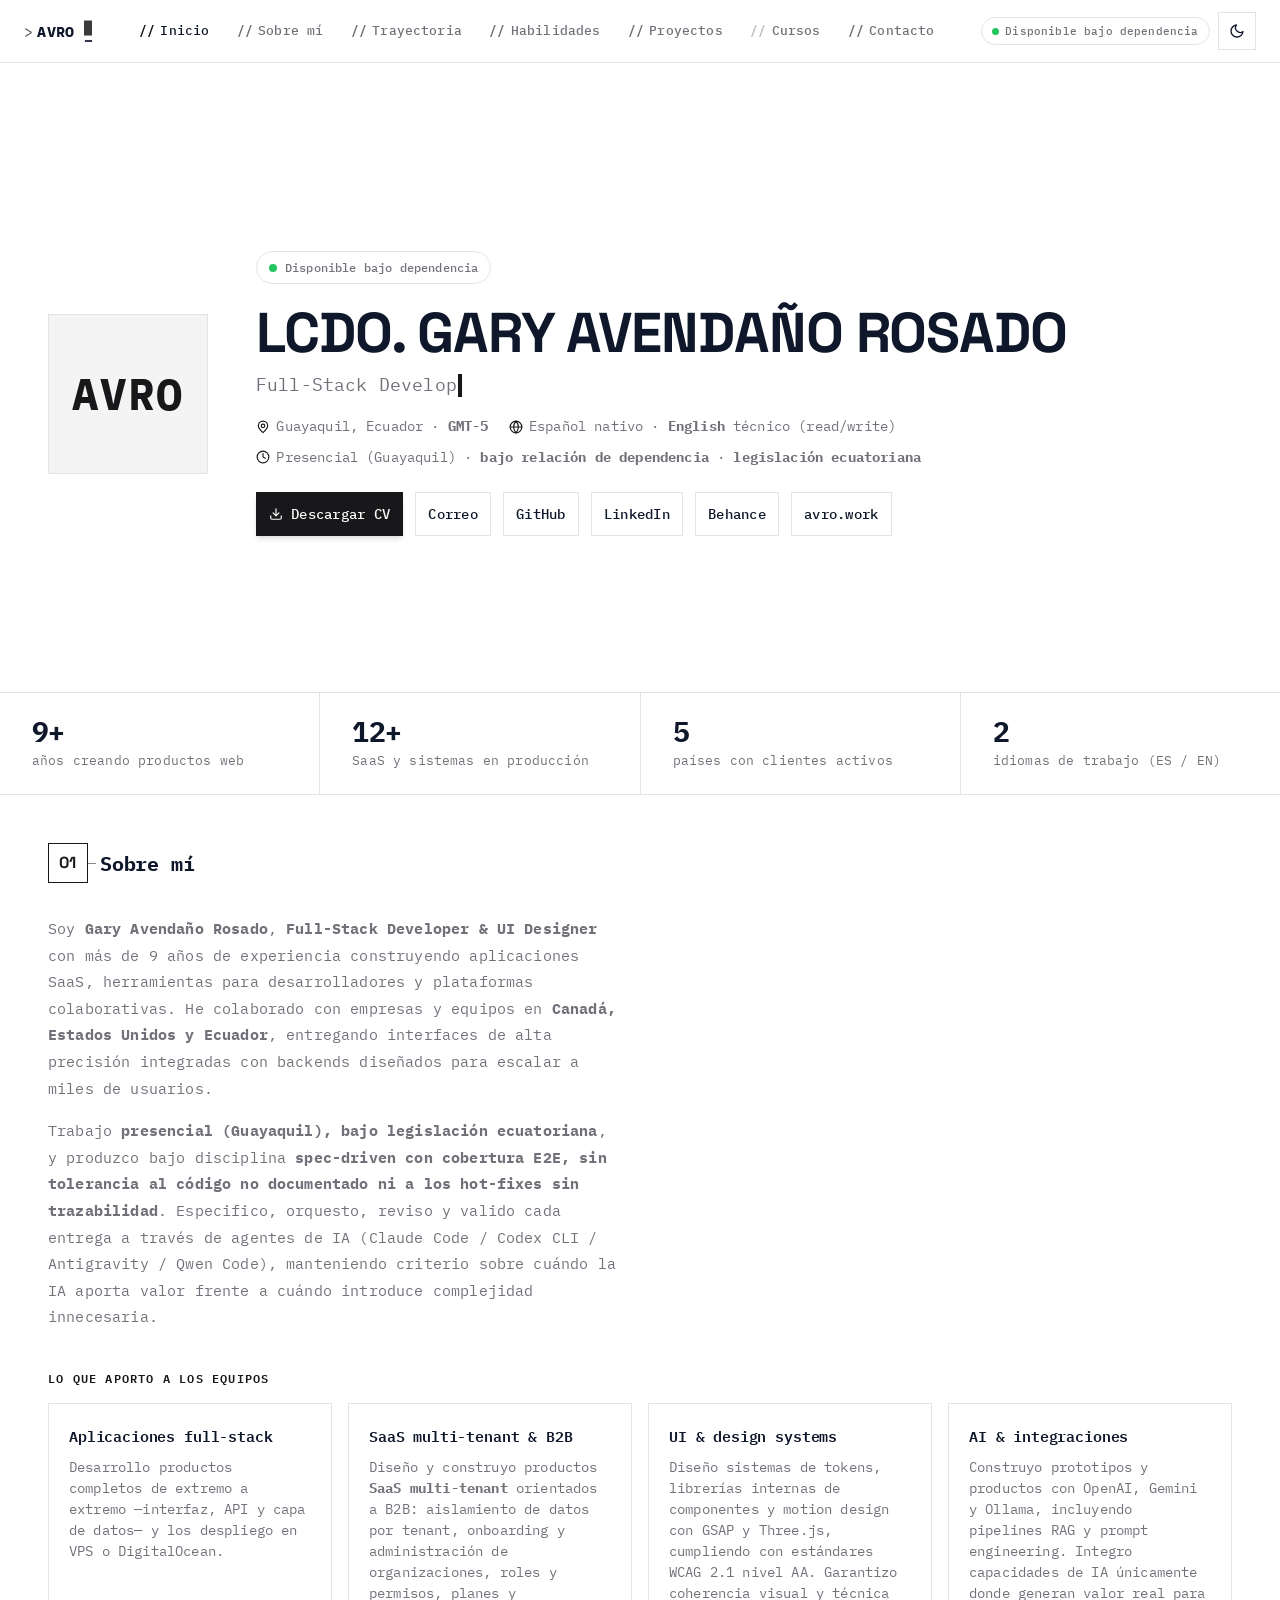
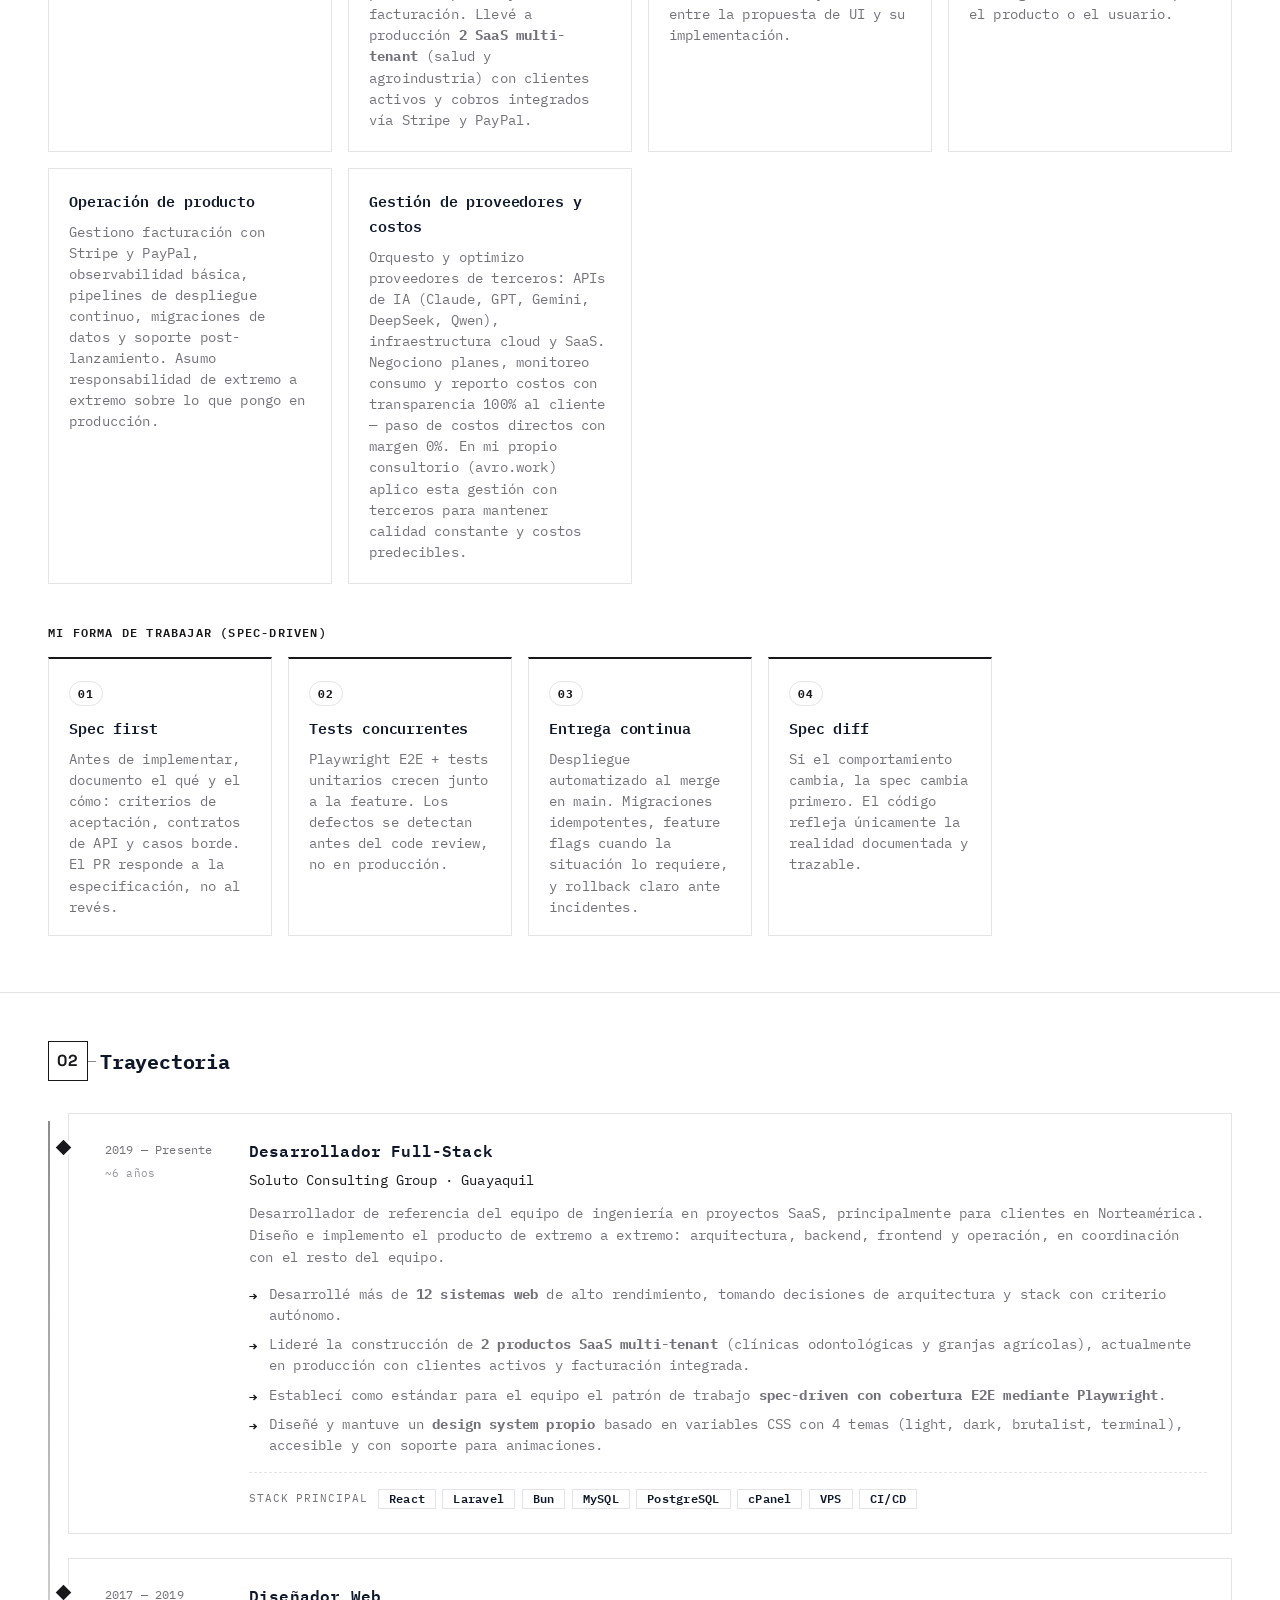
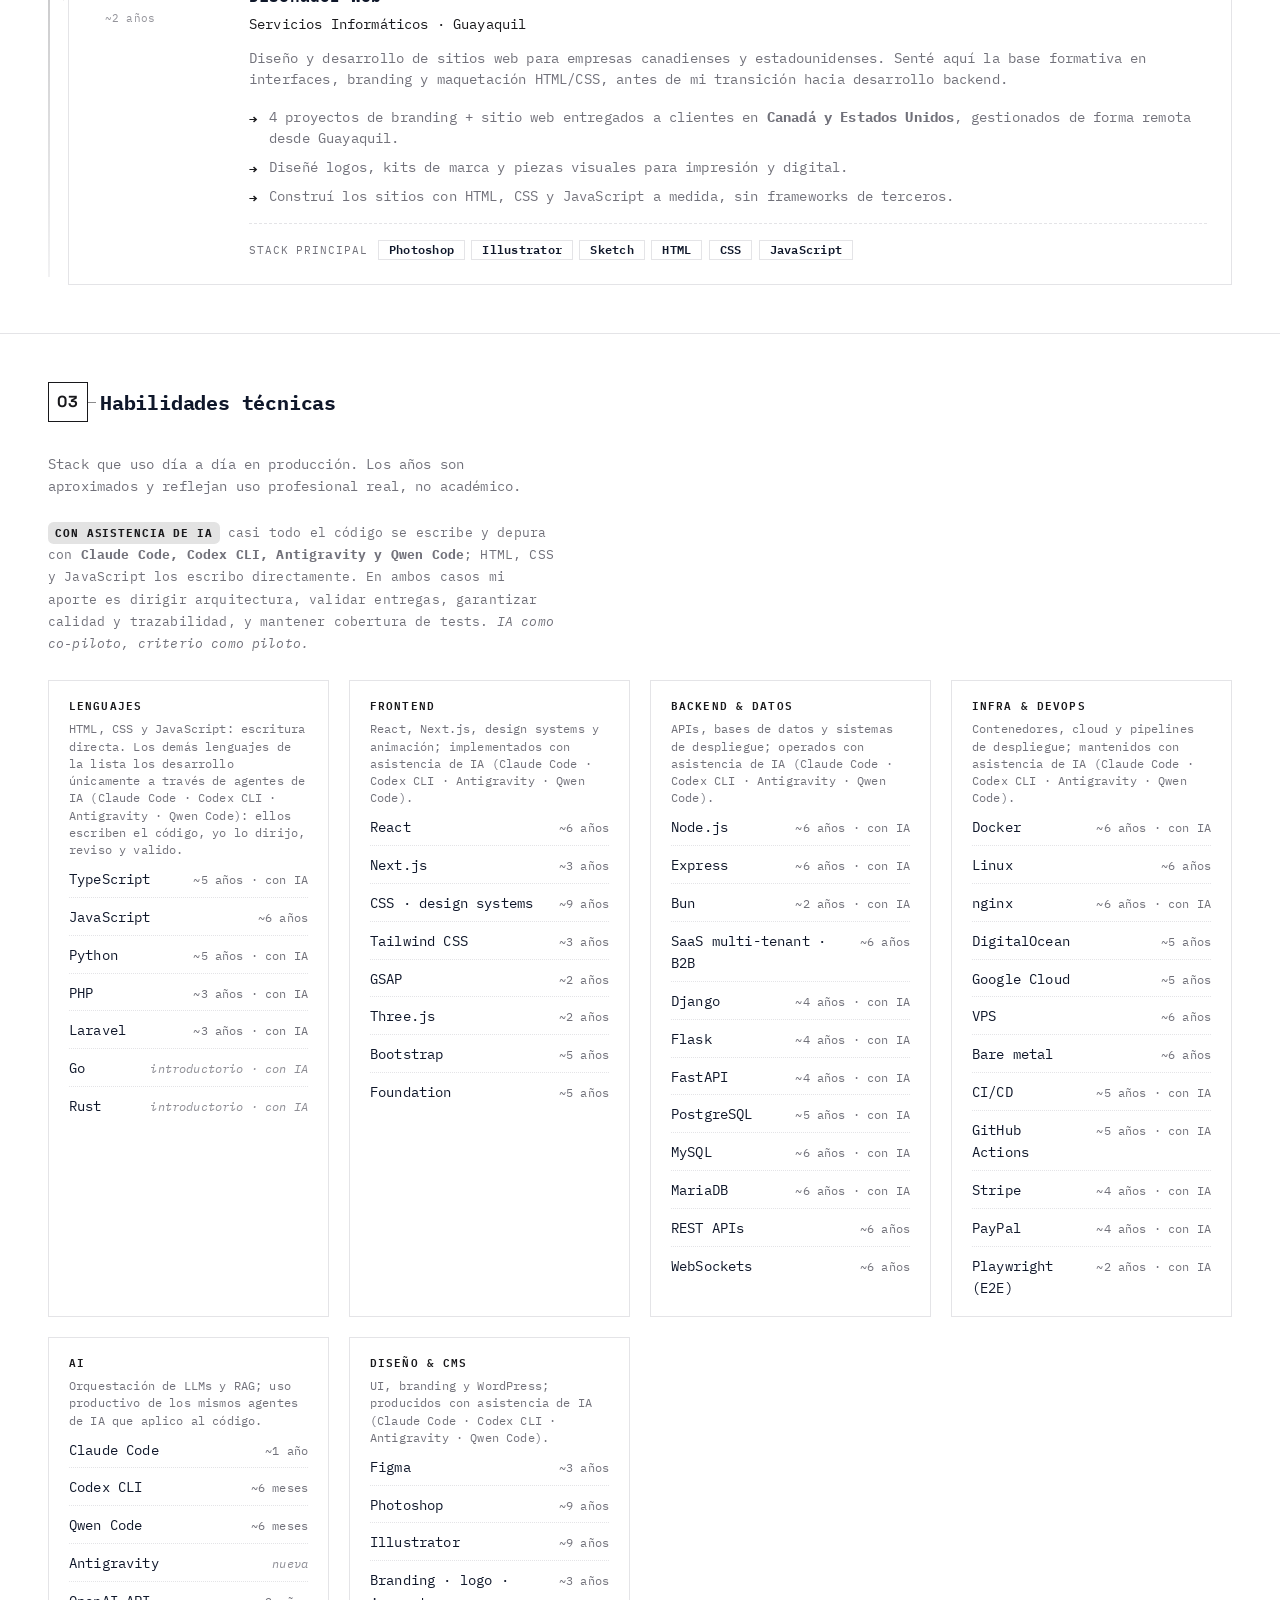
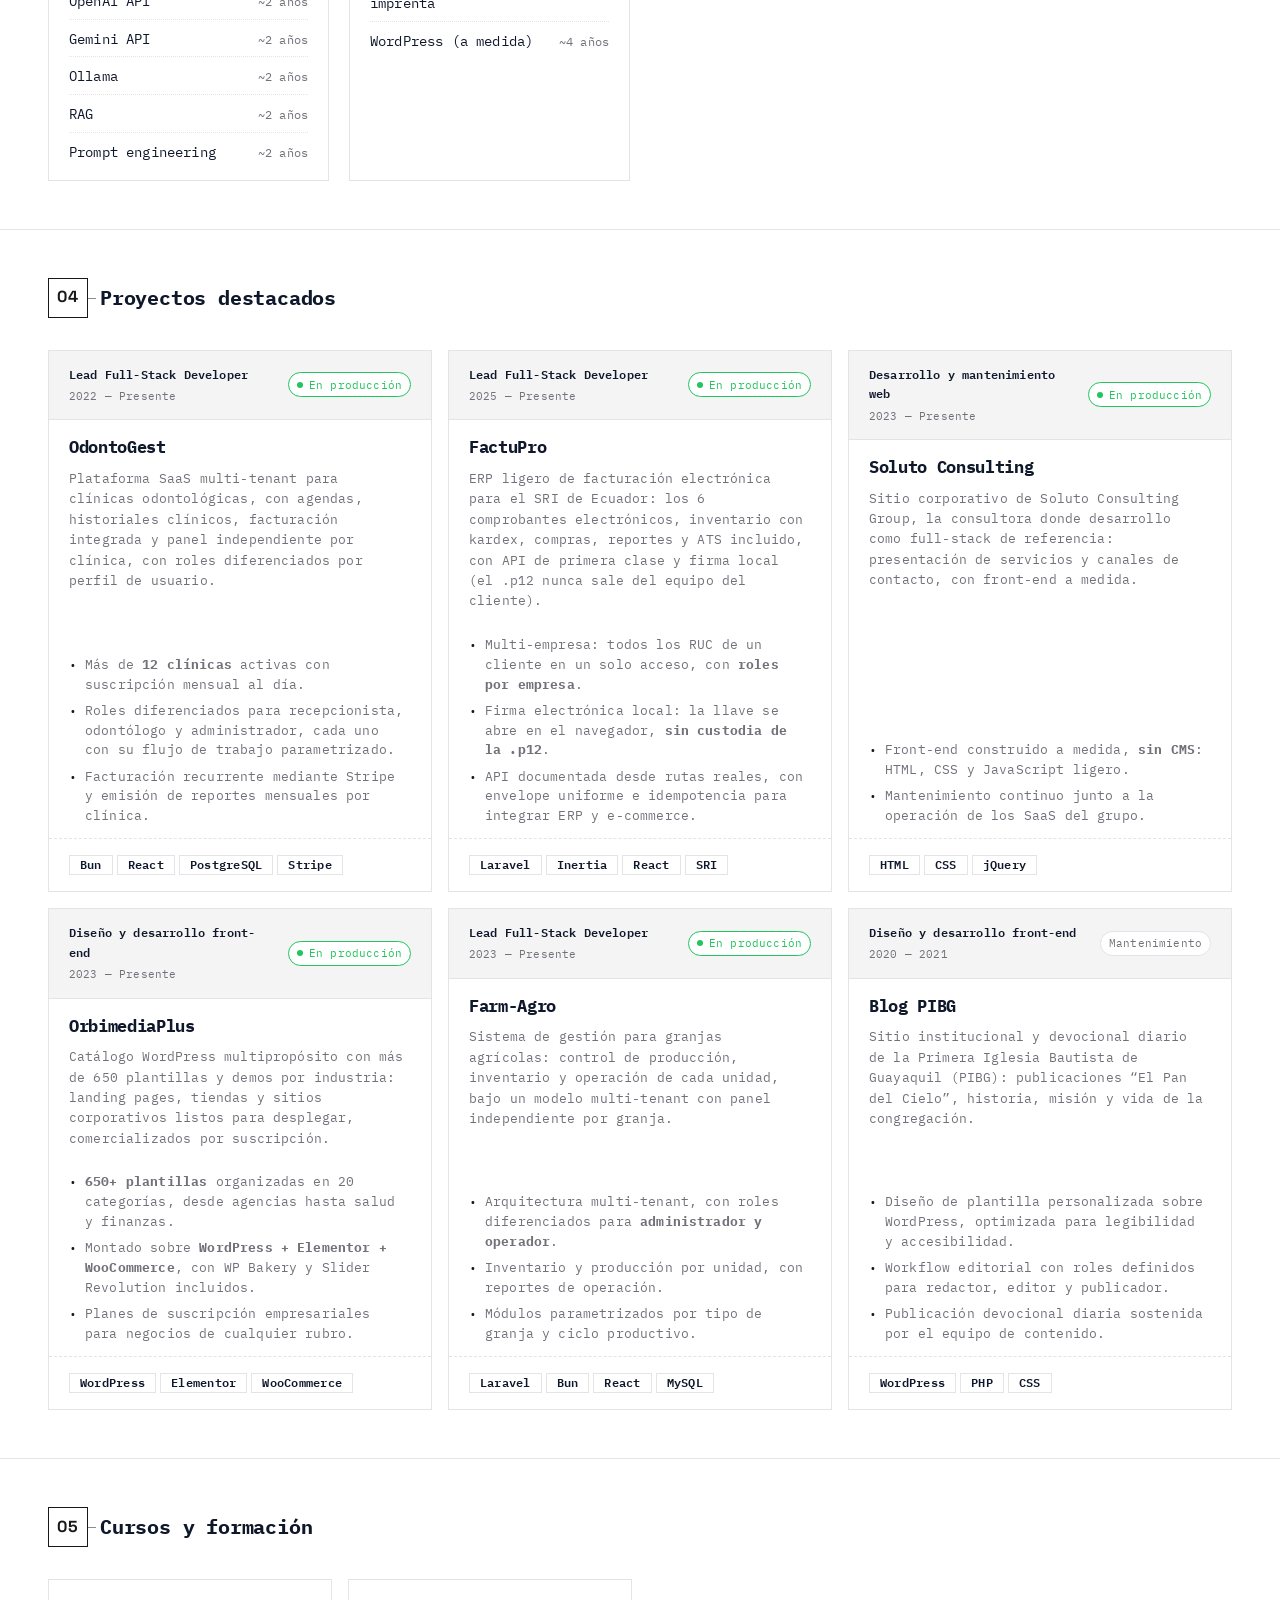
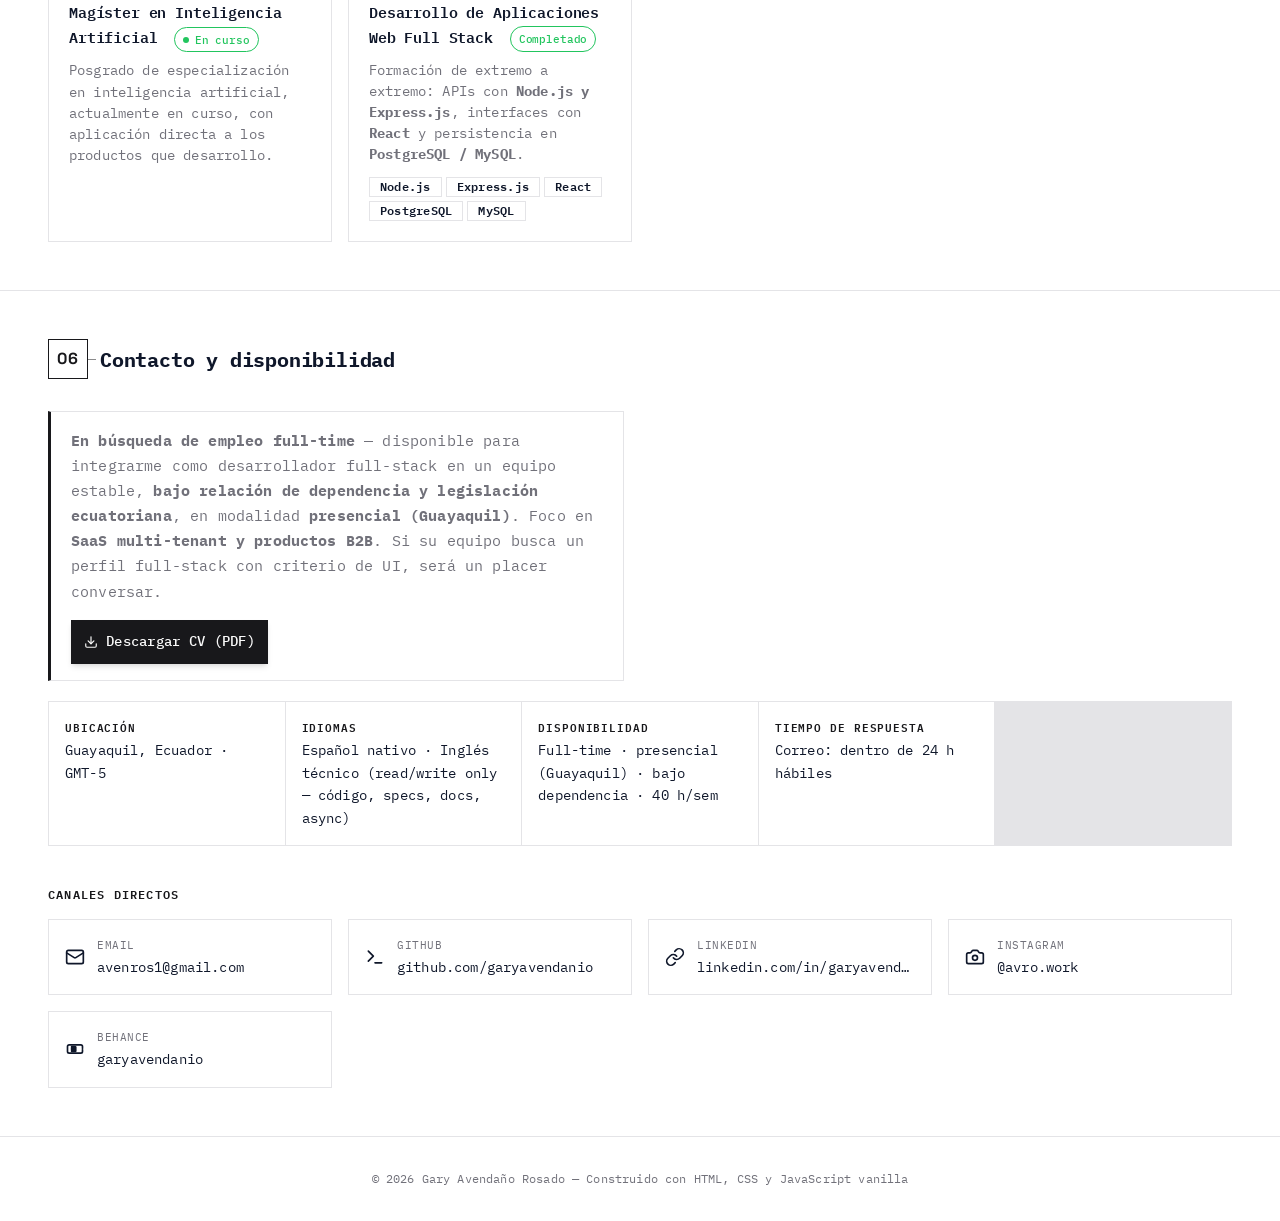
==== index.html @ b7b879d0 "fix(ui): Descargar CV como botón primario llamativo; restaura .btn - "Descargar CV" (hero y contacto" ====
<!DOCTYPE html>
<html lang="es">
<head>
    <meta charset="UTF-8">
    <meta name="viewport" content="width=device-width, initial-scale=1.0">
    <meta name="color-scheme" content="light dark">
    <meta name="theme-color" content="#ffffff" media="(prefers-color-scheme: light)">
    <meta name="theme-color" content="#09090b" media="(prefers-color-scheme: dark)">

    <!-- Primary SEO -->
    <meta name="description" content="Gary Avendaño Rosado — Full-Stack Developer &amp; UI Designer en Ecuador. 9+ años creando SaaS (OdontoGest, FactuPro, Farm-Agro). Especialista en SaaS multi-tenant y B2B. Disponible bajo dependencia, legislación ecuatoriana.">
    <meta name="keywords" content="Gary Avendaño Rosado, desarrollador full-stack presencial, full-stack developer Guayaquil, UI designer, diseñador UI, Guayaquil, Ecuador, React, TypeScript, Node.js, Python, Docker, PostgreSQL, SaaS, portafolio, empleo presencial, trabajo bajo dependencia, legislación laboral ecuatoriana, relación de dependencia, desarrollo asistido por IA, AI-assisted development">
    <meta name="author" content="Gary Avendaño Rosado">
    <meta name="robots" content="index, follow">
    <link rel="canonical" href="https://avrowork.github.io">
    <link rel="icon" href="favicon.svg" type="image/svg+xml">

    <title>Gary Avendaño Rosado | Full-Stack Developer &amp; UI Designer</title>

    <!-- Open Graph / Facebook / LinkedIn -->
    <meta property="og:type" content="website">
    <meta property="og:url" content="https://avrowork.github.io">
    <meta property="og:title" content="Gary Avendaño Rosado | Full-Stack Developer &amp; UI Designer">
    <meta property="og:description" content="Gary Avendaño Rosado — Full-Stack Developer &amp; UI Designer en Ecuador. 9+ años creando SaaS (OdontoGest, FactuPro, Farm-Agro). Especialista en SaaS multi-tenant y B2B. Disponible bajo dependencia, legislación ecuatoriana.">
    <meta property="og:image" content="https://avrowork.github.io/og-image.png">
    <meta property="og:image:width" content="1200">
    <meta property="og:image:height" content="630">
    <meta property="og:image:alt" content="Terminal: GARY AVENDAÑO ROSADO — Full-Stack Developer. SaaS multi-tenant · B2B · AI-assisted (Claude Code). Presencial Guayaquil · bajo dependencia · ley ecuatoriana.">
    <meta property="og:site_name" content="Gary Avendaño Rosado">
    <meta property="og:locale" content="es_EC">

    <!-- Twitter Card -->
    <meta name="twitter:card" content="summary_large_image">
    <meta name="twitter:url" content="https://avrowork.github.io">
    <meta name="twitter:title" content="Gary Avendaño Rosado | Full-Stack Developer &amp; UI Designer">
    <meta name="twitter:description" content="Gary Avendaño Rosado — Full-Stack Developer &amp; UI Designer en Ecuador. 9+ años creando SaaS (OdontoGest, FactuPro, Farm-Agro). Especialista en SaaS multi-tenant y B2B. Disponible bajo dependencia, legislación ecuatoriana.">
    <meta name="twitter:image" content="https://avrowork.github.io/og-image.png">
    <meta name="twitter:image:alt" content="Terminal: GARY AVENDAÑO ROSADO — Full-Stack Developer. SaaS multi-tenant · B2B · AI-assisted (Claude Code). Presencial Guayaquil · bajo dependencia · ley ecuatoriana.">

    <!-- JSON-LD Structured Data -->
    <script type="application/ld+json">
    {
      "@context": "https://schema.org",
      "@graph": [
        {
          "@type": "Person",
          "name": "Gary Avendaño Rosado",
          "alternateName": "avroec, avrodev",
          "honorificPrefix": "Lcdo.",
          "givenName": "Gary",
          "familyName": "Avendaño Rosado",
          "url": "https://avrowork.github.io",
          "jobTitle": "Full-Stack Developer & UI Designer",
          "image": "https://avrowork.github.io/og-image.png",
          "email": "avenros1@gmail.com",
          "address": {
            "@type": "PostalAddress",
            "addressLocality": "Guayaquil",
            "addressCountry": "EC"
          },
          "sameAs": [
            "https://github.com/garyavendanio",
            "https://linkedin.com/in/garyavendano",
            "https://www.behance.net/garyavendanio",
            "https://www.instagram.com/avro.work"
          ],
          "knowsAbout": [
            "Desarrollo Full-Stack",
            "Diseño UI",
            "TypeScript",
            "React",
            "Python",
            "Node.js",
            "PostgreSQL",
            "Laravel",
            "SaaS Architecture",
            "Multi-Tenant Architecture",
            "B2B SaaS",
            "WordPress",
            "CI/CD",
            "Figma",
            "REST APIs",
            "OpenAI API",
            "Google Gemini",
            "LLM Integration",
            "Retrieval-Augmented Generation",
            "Prompt Engineering",
            "Claude Code",
            "Codex CLI",
            "Antigravity",
            "Qwen Code",
            "Spec-Driven Development",
            "AI-Assisted Development",
            "Test-Driven Development"
          ]
        },
        {
          "@type": "WebSite",
          "name": "Gary Avendaño Rosado — Portafolio",
          "url": "https://avrowork.github.io",
          "description": "Portafolio de Gary Avendaño Rosado — Full-Stack Developer & UI Designer en Ecuador. Creador de OdontoGest, FactuPro y Farm-Agro. SaaS multi-tenant y B2B con desarrollo asistido por IA. Disponible bajo dependencia, legislación ecuatoriana.",
          "inLanguage": "es"
        }
      ]
    }
    </script>
    <link rel="preconnect" href="https://fonts.googleapis.com">
    <link rel="preconnect" href="https://fonts.gstatic.com" crossorigin>
    <link href="https://fonts.googleapis.com/css2?family=IBM+Plex+Mono:wght@400;500;600;700&family=Space+Grotesk:wght@500;700&display=swap" rel="stylesheet">
    <link rel="stylesheet" href="cv.css">
    <script src="cv.js" defer></script>
</head>
<body>

<!-- ===== PRINT COVER — solo visible al imprimir / guardar PDF ===== -->
<div class="cv-print-cover" aria-hidden="true">
    <p class="cv-print-cover-prompt">&gt; _</p>
    <p class="cv-print-cover-name">Lcdo. Gary Avendaño Rosado</p>
    <p class="cv-print-cover-role">Full-Stack Developer &amp; UI Designer</p>
    <p class="cv-print-cover-sub">SaaS multi-tenant &amp; B2B · Desarrollo asistido por IA (Claude Code · Codex CLI · Antigravity · Qwen Code)</p>
    <p class="cv-print-cover-sub">Presencial (Guayaquil) · Bajo relación de dependencia · Legislación ecuatoriana</p>
    <ul class="cv-print-cover-contact">
        <li>avenros1@gmail.com</li>
        <li>github.com/garyavendanio</li>
        <li>linkedin.com/in/garyavendano</li>
        <li>avrowork.github.io</li>
    </ul>
</div>
<svg class="svg-defs" width="0" height="0" aria-hidden="true"><symbol id="i-arrow-r" viewBox="0 0 24 24"><line x1="5" y1="12" x2="19" y2="12" fill="none" stroke="currentColor" stroke-width="2" stroke-linecap="round" stroke-linejoin="round"/><polyline points="12 5 19 12 12 19" fill="none" stroke="currentColor" stroke-width="2" stroke-linecap="round" stroke-linejoin="round"/></symbol></svg>

<!-- ===== CYBERPUNK ACCENTS: subtle dot grid (dark/terminal only) ===== -->
<div id="dot-grid" aria-hidden="true"></div>

<!-- ===== TOPBAR NAV ===== -->
<header class="cv-topbar">
    <a href="#hero" class="cv-topbar-brand" aria-label="Gary Avendaño Rosado · Inicio">
        <span class="cv-topbar-prompt" aria-hidden="true">&gt;</span><span class="cv-topbar-name">AVRO</span><span class="cv-topbar-cursor" aria-hidden="true">_</span>
    </a>

    <nav class="cv-topbar-nav" aria-label="Navegación principal">
        <a href="#hero" class="cv-topbar-link"><span class="cv-topbar-slash" aria-hidden="true">//</span> Inicio</a>
        <a href="#about" class="cv-topbar-link"><span class="cv-topbar-slash" aria-hidden="true">//</span> Sobre mí</a>
        <a href="#work" class="cv-topbar-link"><span class="cv-topbar-slash" aria-hidden="true">//</span> Trayectoria</a>
        <a href="#skills" class="cv-topbar-link"><span class="cv-topbar-slash" aria-hidden="true">//</span> Habilidades</a>
        <a href="#projects" class="cv-topbar-link"><span class="cv-topbar-slash" aria-hidden="true">//</span> Proyectos</a>
        <a href="#courses" class="cv-topbar-link"><span class="cv-topbar-slash" aria-hidden="true">//</span> Cursos</a>
        <a href="#contact" class="cv-topbar-link"><span class="cv-topbar-slash" aria-hidden="true">//</span> Contacto</a>
    </nav>

    <div class="cv-topbar-actions">
        <span class="cv-topbar-status" title="Disponible para trabajar bajo dependencia · legislación ecuatoriana">
            <span class="cv-topbar-status-dot" aria-hidden="true"></span>
            Disponible bajo dependencia
        </span>
        <button class="cv-topbar-theme" id="themeToggle" type="button" aria-label="Cambiar tema"><svg xmlns="http://www.w3.org/2000/svg" width="16" height="16" viewBox="0 0 24 24" fill="none" stroke="currentColor" stroke-width="2" stroke-linecap="round" stroke-linejoin="round" aria-hidden="true"><path d="M21 12.79A9 9 0 1 1 11.21 3 7 7 0 0 0 21 12.79z"/></svg></button>
        <button class="cv-topbar-menu" id="cvMenuToggle" type="button" aria-label="Abrir menú" aria-expanded="false" aria-controls="cvDrawer">
            <svg xmlns="http://www.w3.org/2000/svg" width="18" height="18" viewBox="0 0 24 24" fill="none" stroke="currentColor" stroke-width="2" stroke-linecap="round" stroke-linejoin="round" aria-hidden="true"><line x1="4" y1="6" x2="20" y2="6"/><line x1="4" y1="12" x2="20" y2="12"/><line x1="4" y1="18" x2="20" y2="18"/></svg>
        </button>
    </div>

    <div class="cv-topbar-progress" aria-hidden="true"><span id="cv-progress-fill"></span></div>
</header>

<!-- ===== DRAWER (móvil) ===== -->
<div class="cv-drawer" id="cvDrawer" data-open="false" role="dialog" aria-label="Navegación móvil">
    <div class="cv-drawer-head">
        <span class="cv-drawer-prompt" aria-hidden="true">&gt;</span>
        <span class="cv-drawer-brand">AVRO</span>
        <span class="cv-drawer-cursor" aria-hidden="true">_</span>
        <span class="cv-drawer-status" title="Disponible para trabajar bajo dependencia · legislación ecuatoriana">
            <span class="cv-topbar-status-dot" aria-hidden="true"></span>
            Disponible bajo dependencia
        </span>
    </div>
    <nav class="cv-drawer-nav" aria-label="Secciones del CV">
        <a href="#hero" class="cv-drawer-link" data-num="01"><span class="cv-drawer-num">01</span><span class="cv-drawer-text">Inicio</span><span class="cv-drawer-arrow" aria-hidden="true"><svg width="14" height="14" aria-hidden="true"><use href="#i-arrow-r"/></svg></span></a>
        <a href="#about" class="cv-drawer-link" data-num="02"><span class="cv-drawer-num">02</span><span class="cv-drawer-text">Sobre mí</span><span class="cv-drawer-arrow" aria-hidden="true"><svg width="14" height="14" aria-hidden="true"><use href="#i-arrow-r"/></svg></span></a>
        <a href="#work" class="cv-drawer-link" data-num="03"><span class="cv-drawer-num">03</span><span class="cv-drawer-text">Trayectoria</span><span class="cv-drawer-arrow" aria-hidden="true"><svg width="14" height="14" aria-hidden="true"><use href="#i-arrow-r"/></svg></span></a>
        <a href="#skills" class="cv-drawer-link" data-num="04"><span class="cv-drawer-num">04</span><span class="cv-drawer-text">Habilidades</span><span class="cv-drawer-arrow" aria-hidden="true"><svg width="14" height="14" aria-hidden="true"><use href="#i-arrow-r"/></svg></span></a>
        <a href="#projects" class="cv-drawer-link" data-num="05"><span class="cv-drawer-num">05</span><span class="cv-drawer-text">Proyectos</span><span class="cv-drawer-arrow" aria-hidden="true"><svg width="14" height="14" aria-hidden="true"><use href="#i-arrow-r"/></svg></span></a>
        <a href="#courses" class="cv-drawer-link" data-num="06"><span class="cv-drawer-num">06</span><span class="cv-drawer-text">Cursos</span><span class="cv-drawer-arrow" aria-hidden="true"><svg width="14" height="14" aria-hidden="true"><use href="#i-arrow-r"/></svg></span></a>
        <a href="#contact" class="cv-drawer-link" data-num="07"><span class="cv-drawer-num">07</span><span class="cv-drawer-text">Contacto</span><span class="cv-drawer-arrow" aria-hidden="true"><svg width="14" height="14" aria-hidden="true"><use href="#i-arrow-r"/></svg></span></a>
    </nav>
    <div class="cv-drawer-foot">
        <span class="cv-drawer-hint">tap fuera para cerrar · Esc</span>
    </div>
</div>
<!-- Backdrop for drawer focus + click-outside close -->
<div class="cv-drawer-backdrop" id="cvDrawerBackdrop" aria-hidden="true"></div>

<!-- ===== MAIN ===== -->
<main class="cv-main">

    <!-- ===== HERO ===== -->
    <section class="cv-hero" id="hero">
        <div class="cv-hero-left">
            <div class="avatar cv-avatar-hero" aria-hidden="true"><span>AVRO</span></div>
        </div>
        <div class="cv-hero-right">
            <div class="cv-hero-status" title="Disponible para trabajar bajo dependencia · legislación ecuatoriana">
                <span class="cv-hero-status-dot" aria-hidden="true"></span>
                Disponible bajo dependencia
            </div>
            <h1 class="cv-hero-name">Lcdo. Gary Avendaño Rosado</h1>
            <p class="cv-hero-role"><span data-typed-hero="Full-Stack Developer|Multi-Tenant SaaS Architect|B2B SaaS & Multi-Tenant|AI-Assisted Development|UI Designer|TS · React · Python · Node|Bun · React · Laravel|Full-time · Presencial (Guayaquil)">Full-Stack Developer</span></p>
                <ul class="cv-hero-meta">
                    <li>
                        <svg xmlns="http://www.w3.org/2000/svg" width="14" height="14" viewBox="0 0 24 24" fill="none" stroke="currentColor" stroke-width="2" stroke-linecap="round" stroke-linejoin="round" aria-hidden="true"><circle cx="12" cy="10" r="3"/><path d="M12 21.7C17.3 17 20 13 20 10a8 8 0 1 0-16 0c0 3 2.7 7 8 11.7z"/></svg>
                        <span>Guayaquil, Ecuador · <strong>GMT-5</strong></span>
                    </li>
                    <li>
                        <svg xmlns="http://www.w3.org/2000/svg" width="14" height="14" viewBox="0 0 24 24" fill="none" stroke="currentColor" stroke-width="2" stroke-linecap="round" stroke-linejoin="round" aria-hidden="true"><circle cx="12" cy="12" r="10"/><path d="M2 12h20"/><path d="M12 2a15.3 15.3 0 0 1 4 10 15.3 15.3 0 0 1-4 10 15.3 15.3 0 0 1-4-10 15.3 15.3 0 0 1 4-10z"/></svg>
                        <span>Español nativo · <strong>English</strong> técnico (read/write)</span>
                    </li>
                    <li>
                        <svg xmlns="http://www.w3.org/2000/svg" width="14" height="14" viewBox="0 0 24 24" fill="none" stroke="currentColor" stroke-width="2" stroke-linecap="round" stroke-linejoin="round" aria-hidden="true"><circle cx="12" cy="12" r="10"/><polyline points="12 6 12 12 16 14"/></svg>
                        <span>Presencial (Guayaquil) · <strong>bajo relación de dependencia</strong> · <strong>legislación ecuatoriana</strong></span>
                    </li>
                </ul>
            <div class="cv-hero-links">
                <button class="btn btn-primary btn-sm cv-btn-cv" id="downloadCV" type="button" aria-label="Descargar CV en PDF"><svg xmlns="http://www.w3.org/2000/svg" width="14" height="14" viewBox="0 0 24 24" fill="none" stroke="currentColor" stroke-width="2" stroke-linecap="round" stroke-linejoin="round" aria-hidden="true"><path d="M21 15v4a2 2 0 0 1-2 2H5a2 2 0 0 1-2-2v-4"/><polyline points="7 10 12 15 17 10"/><line x1="12" y1="15" x2="12" y2="3"/></svg><span>Descargar CV</span></button>
                <a href="mailto:avenros1@gmail.com" class="btn btn-outline btn-sm">Correo</a>
                <a href="https://github.com/garyavendanio" class="btn btn-outline btn-sm" target="_blank" rel="noopener noreferrer">GitHub</a>
                <a href="https://linkedin.com/in/garyavendano" class="btn btn-outline btn-sm" target="_blank" rel="noopener noreferrer">LinkedIn</a>
                <a href="https://www.behance.net/garyavendanio" class="btn btn-outline btn-sm" target="_blank" rel="noopener noreferrer">Behance</a>
                <a href="https://avro.work" class="btn btn-outline btn-sm" target="_blank" rel="noopener noreferrer">avro.work</a>
            </div>
        </div>
    </section>

    <!-- ===== HERO STATS (peek under hero) ===== -->
    <section class="cv-hero-stats" aria-label="Resumen de carrera">
        <div class="cv-stat">
            <span class="cv-stat-num">9+</span>
            <span class="cv-stat-label">años creando productos web</span>
        </div>
        <div class="cv-stat">
            <span class="cv-stat-num">12+</span>
            <span class="cv-stat-label">SaaS y sistemas en producción</span>
        </div>
        <div class="cv-stat">
            <span class="cv-stat-num">5</span>
            <span class="cv-stat-label">países con clientes activos</span>
        </div>
        <div class="cv-stat">
            <span class="cv-stat-num">2</span>
            <span class="cv-stat-label">idiomas de trabajo (ES / EN)</span>
        </div>
    </section>

    <!-- ===== ABOUT ===== -->
    <section class="cv-section" id="about">
        <div class="cv-section-header">
            <span class="cv-section-num">01</span>
            <h2 class="cv-section-title">Sobre mí</h2>
        </div>

        <div class="cv-about-text">
            <p>
                Soy <strong>Gary Avendaño Rosado</strong>, <strong>Full-Stack Developer &amp; UI Designer</strong> con más de 9 años de experiencia construyendo aplicaciones SaaS, herramientas para desarrolladores y plataformas colaborativas. He colaborado con empresas y equipos en <strong>Canadá, Estados Unidos y Ecuador</strong>, entregando interfaces de alta precisión integradas con backends diseñados para escalar a miles de usuarios.
            </p>
            <p>
                Trabajo <strong>presencial (Guayaquil), bajo legislación ecuatoriana</strong>, y produzco bajo disciplina <strong>spec-driven con cobertura E2E, sin tolerancia al código no documentado ni a los hot-fixes sin trazabilidad</strong>. Especifico, orquesto, reviso y valido cada entrega a través de agentes de IA (Claude Code / Codex CLI / Antigravity / Qwen Code), manteniendo criterio sobre cuándo la IA aporta valor frente a cuándo introduce complejidad innecesaria.
            </p>
        </div>

        <h3 class="cv-subhead">Lo que aporto a los equipos</h3>
        <div class="cv-capabilities">
            <article class="cv-capability">
                <h4>Aplicaciones full-stack</h4>
                <p>Desarrollo productos completos de extremo a extremo —interfaz, API y capa de datos— y los despliego en VPS o DigitalOcean.</p>
            </article>
            <article class="cv-capability">
                <h4>SaaS multi-tenant &amp; B2B</h4>
                <p>Diseño y construyo productos <strong>SaaS multi-tenant</strong> orientados a B2B: aislamiento de datos por tenant, onboarding y administración de organizaciones, roles y permisos, planes y facturación. Llevé a producción <strong>2 SaaS multi-tenant</strong> (salud y agroindustria) con clientes activos y cobros integrados vía Stripe y PayPal.</p>
            </article>
            <article class="cv-capability">
                <h4>UI &amp; design systems</h4>
                <p>Diseño sistemas de tokens, librerías internas de componentes y motion design con GSAP y Three.js, cumpliendo con estándares WCAG 2.1 nivel AA. Garantizo coherencia visual y técnica entre la propuesta de UI y su implementación.</p>
            </article>
            <article class="cv-capability">
                <h4>AI &amp; integraciones</h4>
                <p>Construyo prototipos y productos con OpenAI, Gemini y Ollama, incluyendo pipelines RAG y prompt engineering. Integro capacidades de IA únicamente donde generan valor real para el producto o el usuario.</p>
            </article>
            <article class="cv-capability">
                <h4>Operación de producto</h4>
                <p>Gestiono facturación con Stripe y PayPal, observabilidad básica, pipelines de despliegue continuo, migraciones de datos y soporte post-lanzamiento. Asumo responsabilidad de extremo a extremo sobre lo que pongo en producción.</p>
            </article>
            <article class="cv-capability">
                <h4>Gestión de proveedores y costos</h4>
                <p>Orquesto y optimizo proveedores de terceros: APIs de IA (Claude, GPT, Gemini, DeepSeek, Qwen), infraestructura cloud y SaaS. Negociono planes, monitoreo consumo y reporto costos con transparencia 100% al cliente — paso de costos directos con margen 0%. En mi propio consultorio (<a href="https://avro.work" target="_blank" rel="noopener noreferrer">avro.work</a>) aplico esta gestión con terceros para mantener calidad constante y costos predecibles.</p>
            </article>
        </div>

        <h3 class="cv-subhead">Mi forma de trabajar (Spec-Driven)</h3>
        <div class="cv-method-grid">
            <article class="cv-method">
                <span class="cv-method-num">01</span>
                <h4>Spec first</h4>
                <p>Antes de implementar, documento el qué y el cómo: criterios de aceptación, contratos de API y casos borde. El PR responde a la especificación, no al revés.</p>
            </article>
            <article class="cv-method">
                <span class="cv-method-num">02</span>
                <h4>Tests concurrentes</h4>
                <p>Playwright E2E + tests unitarios crecen junto a la feature. Los defectos se detectan antes del code review, no en producción.</p>
            </article>
            <article class="cv-method">
                <span class="cv-method-num">03</span>
                <h4>Entrega continua</h4>
                <p>Despliegue automatizado al merge en main. Migraciones idempotentes, feature flags cuando la situación lo requiere, y rollback claro ante incidentes.</p>
            </article>
            <article class="cv-method">
                <span class="cv-method-num">04</span>
                <h4>Spec diff</h4>
                <p>Si el comportamiento cambia, la spec cambia primero. El código refleja únicamente la realidad documentada y trazable.</p>
            </article>
        </div>
    </section>

    <!-- ===== TRAYECTORIA ===== -->
    <section class="cv-section" id="work">
        <div class="cv-section-header">
            <span class="cv-section-num">02</span>
            <h2 class="cv-section-title">Trayectoria</h2>
        </div>

        <div class="cv-timeline">
            <article class="cv-timeline-item">
                <div class="cv-timeline-date">
                    <span class="cv-timeline-range">2019 — Presente</span>
                    <span class="cv-timeline-len">~6 años</span>
                </div>
                <div class="cv-timeline-body">
                    <div class="cv-timeline-role">Desarrollador Full-Stack</div>
                    <div class="cv-timeline-company">Soluto Consulting Group · Guayaquil</div>
                    <p class="cv-timeline-desc">
                        Desarrollador de referencia del equipo de ingeniería en proyectos SaaS, principalmente para clientes en Norteamérica. Diseño e implemento el producto de extremo a extremo: arquitectura, backend, frontend y operación, en coordinación con el resto del equipo.
                    </p>
                    <ul class="cv-achievements">
                        <li>Desarrollé más de <strong>12 sistemas web</strong> de alto rendimiento, tomando decisiones de arquitectura y stack con criterio autónomo.</li>
                        <li>Lideré la construcción de <strong>2 productos SaaS multi-tenant</strong> (clínicas odontológicas y granjas agrícolas), actualmente en producción con clientes activos y facturación integrada.</li>
                        <li>Establecí como estándar para el equipo el patrón de trabajo <strong>spec-driven con cobertura E2E mediante Playwright</strong>.</li>
                        <li>Diseñé y mantuve un <strong>design system propio</strong> basado en variables CSS con 4 temas (light, dark, brutalist, terminal), accesible y con soporte para animaciones.</li>
                    </ul>
                    <div class="cv-timeline-stack">
                        <span class="cv-stack-label">Stack principal</span>
                        <span class="badge badge-outline">React</span>
                        <span class="badge badge-outline">Laravel</span>
                        <span class="badge badge-outline">Bun</span>
                        <span class="badge badge-outline">MySQL</span>
                        <span class="badge badge-outline">PostgreSQL</span>
                        <span class="badge badge-outline">cPanel</span>
                        <span class="badge badge-outline">VPS</span>
                        <span class="badge badge-outline">CI/CD</span>
                    </div>
                </div>
            </article>

            <article class="cv-timeline-item">
                <div class="cv-timeline-date">
                    <span class="cv-timeline-range">2017 — 2019</span>
                    <span class="cv-timeline-len">~2 años</span>
                </div>
                <div class="cv-timeline-body">
                    <div class="cv-timeline-role">Diseñador Web</div>
                    <div class="cv-timeline-company">Servicios Informáticos · Guayaquil</div>
                    <p class="cv-timeline-desc">
                        Diseño y desarrollo de sitios web para empresas canadienses y estadounidenses. Senté aquí la base formativa en interfaces, branding y maquetación HTML/CSS, antes de mi transición hacia desarrollo backend.
                    </p>
                    <ul class="cv-achievements">
                        <li>4 proyectos de branding + sitio web entregados a clientes en <strong>Canadá y Estados Unidos</strong>, gestionados de forma remota desde Guayaquil.</li>
                        <li>Diseñé logos, kits de marca y piezas visuales para impresión y digital.</li>
                        <li>Construí los sitios con HTML, CSS y JavaScript a medida, sin frameworks de terceros.</li>
                    </ul>
                    <div class="cv-timeline-stack">
                        <span class="cv-stack-label">Stack principal</span>
                        <span class="badge badge-outline">Photoshop</span>
                        <span class="badge badge-outline">Illustrator</span>
                        <span class="badge badge-outline">Sketch</span>
                        <span class="badge badge-outline">HTML</span>
                        <span class="badge badge-outline">CSS</span>
                        <span class="badge badge-outline">JavaScript</span>
                    </div>
                </div>
            </article>
        </div>
    </section>

    <!-- ===== HABILIDADES ===== -->
    <section class="cv-section" id="skills">
        <div class="cv-section-header">
            <span class="cv-section-num">03</span>
            <h2 class="cv-section-title">Habilidades técnicas</h2>
        </div>

        <p class="cv-skills-intro">
            Stack que uso día a día en producción. Los años son aproximados y reflejan uso profesional real, no académico.
        </p>

        <p class="cv-skills-ia">
            <span class="cv-skill-ia-label">Con asistencia de IA</span> casi todo el código se escribe y depura con <strong>Claude Code, Codex CLI, Antigravity y Qwen Code</strong>; HTML, CSS y JavaScript los escribo directamente. En ambos casos mi aporte es dirigir arquitectura, validar entregas, garantizar calidad y trazabilidad, y mantener cobertura de tests. <em>IA como co-piloto, criterio como piloto.</em>
        </p>

        <div class="cv-skills-grid">
            <div class="cv-skills-cat">
                <h3>Lenguajes</h3>
                <p class="cv-skill-cat-note">HTML, CSS y JavaScript: escritura directa. Los demás lenguajes de la lista los desarrollo únicamente a través de agentes de IA (Claude Code · Codex CLI · Antigravity · Qwen Code): ellos escriben el código, yo lo dirijo, reviso y valido.</p>
                <ul class="cv-skills-list">
                    <li><span class="cv-skill-name">TypeScript</span><span class="cv-skill-years">~5 años · con IA</span></li>
                    <li><span class="cv-skill-name">JavaScript</span><span class="cv-skill-years">~6 años</span></li>
                    <li><span class="cv-skill-name">Python</span><span class="cv-skill-years">~5 años · con IA</span></li>
                    <li><span class="cv-skill-name">PHP</span><span class="cv-skill-years">~3 años · con IA</span></li>
                    <li><span class="cv-skill-name">Laravel</span><span class="cv-skill-years">~3 años · con IA</span></li>
                    <li><span class="cv-skill-name">Go</span><span class="cv-skill-years cv-skill-years-novice">introductorio · con IA</span></li>
                    <li><span class="cv-skill-name">Rust</span><span class="cv-skill-years cv-skill-years-novice">introductorio · con IA</span></li>
                </ul>
            </div>

            <div class="cv-skills-cat">
                <h3>Frontend</h3>
                <p class="cv-skill-cat-note">React, Next.js, design systems y animación; implementados con asistencia de IA (Claude Code · Codex CLI · Antigravity · Qwen Code).</p>
                <ul class="cv-skills-list">
                    <li><span class="cv-skill-name">React</span><span class="cv-skill-years">~6 años</span></li>
                    <li><span class="cv-skill-name">Next.js</span><span class="cv-skill-years">~3 años</span></li>
                    <li><span class="cv-skill-name">CSS · design systems</span><span class="cv-skill-years">~9 años</span></li>
                    <li><span class="cv-skill-name">Tailwind CSS</span><span class="cv-skill-years">~3 años</span></li>
                    <li><span class="cv-skill-name">GSAP</span><span class="cv-skill-years">~2 años</span></li>
                    <li><span class="cv-skill-name">Three.js</span><span class="cv-skill-years">~2 años</span></li>
                    <li><span class="cv-skill-name">Bootstrap</span><span class="cv-skill-years">~5 años</span></li>
                    <li><span class="cv-skill-name">Foundation</span><span class="cv-skill-years">~5 años</span></li>
                </ul>
            </div>

            <div class="cv-skills-cat">
                <h3>Backend &amp; datos</h3>
                <p class="cv-skill-cat-note">APIs, bases de datos y sistemas de despliegue; operados con asistencia de IA (Claude Code · Codex CLI · Antigravity · Qwen Code).</p>
                <ul class="cv-skills-list">
                    <li><span class="cv-skill-name">Node.js</span><span class="cv-skill-years">~6 años · con IA</span></li>
                    <li><span class="cv-skill-name">Express</span><span class="cv-skill-years">~6 años · con IA</span></li>
                    <li><span class="cv-skill-name">Bun</span><span class="cv-skill-years">~2 años · con IA</span></li>
                    <li><span class="cv-skill-name">SaaS multi-tenant · B2B</span><span class="cv-skill-years">~6 años</span></li>
                    <li><span class="cv-skill-name">Django</span><span class="cv-skill-years">~4 años · con IA</span></li>
                    <li><span class="cv-skill-name">Flask</span><span class="cv-skill-years">~4 años · con IA</span></li>
                    <li><span class="cv-skill-name">FastAPI</span><span class="cv-skill-years">~4 años · con IA</span></li>
                    <li><span class="cv-skill-name">PostgreSQL</span><span class="cv-skill-years">~5 años · con IA</span></li>
                    <li><span class="cv-skill-name">MySQL</span><span class="cv-skill-years">~6 años · con IA</span></li>
                    <li><span class="cv-skill-name">MariaDB</span><span class="cv-skill-years">~6 años · con IA</span></li>
                    <li><span class="cv-skill-name">REST APIs</span><span class="cv-skill-years">~6 años</span></li>
                    <li><span class="cv-skill-name">WebSockets</span><span class="cv-skill-years">~6 años</span></li>
                </ul>
            </div>

            <div class="cv-skills-cat">
                <h3>Infra &amp; DevOps</h3>
                <p class="cv-skill-cat-note">Contenedores, cloud y pipelines de despliegue; mantenidos con asistencia de IA (Claude Code · Codex CLI · Antigravity · Qwen Code).</p>
                <ul class="cv-skills-list">
                    <li><span class="cv-skill-name">Docker</span><span class="cv-skill-years">~6 años · con IA</span></li>
                    <li><span class="cv-skill-name">Linux</span><span class="cv-skill-years">~6 años</span></li>
                    <li><span class="cv-skill-name">nginx</span><span class="cv-skill-years">~6 años · con IA</span></li>
                    <li><span class="cv-skill-name">DigitalOcean</span><span class="cv-skill-years">~5 años</span></li>
                    <li><span class="cv-skill-name">Google Cloud</span><span class="cv-skill-years">~5 años</span></li>
                    <li><span class="cv-skill-name">VPS</span><span class="cv-skill-years">~6 años</span></li>
                    <li><span class="cv-skill-name">Bare metal</span><span class="cv-skill-years">~6 años</span></li>
                    <li><span class="cv-skill-name">CI/CD</span><span class="cv-skill-years">~5 años · con IA</span></li>
                    <li><span class="cv-skill-name">GitHub Actions</span><span class="cv-skill-years">~5 años · con IA</span></li>
                    <li><span class="cv-skill-name">Stripe</span><span class="cv-skill-years">~4 años · con IA</span></li>
                    <li><span class="cv-skill-name">PayPal</span><span class="cv-skill-years">~4 años · con IA</span></li>
                    <li><span class="cv-skill-name">Playwright (E2E)</span><span class="cv-skill-years">~2 años · con IA</span></li>
                </ul>
            </div>

            <div class="cv-skills-cat">
                <h3>AI</h3>
                <p class="cv-skill-cat-note">Orquestación de LLMs y RAG; uso productivo de los mismos agentes de IA que aplico al código.</p>
                <ul class="cv-skills-list">
                    <li><span class="cv-skill-name">Claude Code</span><span class="cv-skill-years">~1 año</span></li>
                    <li><span class="cv-skill-name">Codex CLI</span><span class="cv-skill-years">~6 meses</span></li>
                    <li><span class="cv-skill-name">Qwen Code</span><span class="cv-skill-years">~6 meses</span></li>
                    <li><span class="cv-skill-name">Antigravity</span><span class="cv-skill-years cv-skill-years-novice">nueva</span></li>
                    <li><span class="cv-skill-name">OpenAI API</span><span class="cv-skill-years">~2 años</span></li>
                    <li><span class="cv-skill-name">Gemini API</span><span class="cv-skill-years">~2 años</span></li>
                    <li><span class="cv-skill-name">Ollama</span><span class="cv-skill-years">~2 años</span></li>
                    <li><span class="cv-skill-name">RAG</span><span class="cv-skill-years">~2 años</span></li>
                    <li><span class="cv-skill-name">Prompt engineering</span><span class="cv-skill-years">~2 años</span></li>
                </ul>
            </div>

            <div class="cv-skills-cat">
                <h3>Diseño &amp; CMS</h3>
                <p class="cv-skill-cat-note">UI, branding y WordPress; producidos con asistencia de IA (Claude Code · Codex CLI · Antigravity · Qwen Code).</p>
                <ul class="cv-skills-list">
                    <li><span class="cv-skill-name">Figma</span><span class="cv-skill-years">~3 años</span></li>
                    <li><span class="cv-skill-name">Photoshop</span><span class="cv-skill-years">~9 años</span></li>
                    <li><span class="cv-skill-name">Illustrator</span><span class="cv-skill-years">~9 años</span></li>
                    <li><span class="cv-skill-name">Branding · logo · imprenta</span><span class="cv-skill-years">~3 años</span></li>
                    <li><span class="cv-skill-name">WordPress (a medida)</span><span class="cv-skill-years">~4 años</span></li>
                </ul>
            </div>
        </div>
    </section>

    <!-- ===== PROYECTOS ===== -->
    <section class="cv-section" id="projects">
        <div class="cv-section-header">
            <span class="cv-section-num">04</span>
            <h2 class="cv-section-title">Proyectos destacados</h2>
        </div>

        <div class="cv-projects-grid">

            <a class="cv-project-card" href="https://odonto.inicio.top" target="_blank" rel="noopener noreferrer">
                <div class="cv-project-head">
                    <div class="cv-project-meta">
                        <span class="cv-project-role">Lead Full-Stack Developer</span>
                        <span class="cv-project-year">2022 — Presente</span>
                    </div>
                    <span class="cv-project-status cv-project-status-live">En producción</span>
                </div>
                <h3 class="cv-project-name">OdontoGest</h3>
                <p class="cv-project-desc">Plataforma SaaS multi-tenant para clínicas odontológicas, con agendas, historiales clínicos, facturación integrada y panel independiente por clínica, con roles diferenciados por perfil de usuario.</p>
                <ul class="cv-project-bullets">
                    <li>Más de <strong>12 clínicas</strong> activas con suscripción mensual al día.</li>
                    <li>Roles diferenciados para recepcionista, odontólogo y administrador, cada uno con su flujo de trabajo parametrizado.</li>
                    <li>Facturación recurrente mediante Stripe y emisión de reportes mensuales por clínica.</li>
                </ul>
                <div class="cv-project-footer">
                    <div class="cv-project-stack">
                        <span class="badge badge-outline">Bun</span>
                        <span class="badge badge-outline">React</span>
                        <span class="badge badge-outline">PostgreSQL</span>
                        <span class="badge badge-outline">Stripe</span>
                    </div>
                </div>
            </a>

            <a class="cv-project-card" href="https://factuprox.app" target="_blank" rel="noopener noreferrer">
                <div class="cv-project-head">
                    <div class="cv-project-meta">
                        <span class="cv-project-role">Lead Full-Stack Developer</span>
                        <span class="cv-project-year">2025 — Presente</span>
                    </div>
                    <span class="cv-project-status cv-project-status-live">En producción</span>
                </div>
                <h3 class="cv-project-name">FactuPro</h3>
                <p class="cv-project-desc">ERP ligero de facturación electrónica para el SRI de Ecuador: los 6 comprobantes electrónicos, inventario con kardex, compras, reportes y ATS incluido, con API de primera clase y firma local (el .p12 nunca sale del equipo del cliente).</p>
                <ul class="cv-project-bullets">
                    <li>Multi-empresa: todos los RUC de un cliente en un solo acceso, con <strong>roles por empresa</strong>.</li>
                    <li>Firma electrónica local: la llave se abre en el navegador, <strong>sin custodia de la .p12</strong>.</li>
                    <li>API documentada desde rutas reales, con envelope uniforme e idempotencia para integrar ERP y e-commerce.</li>
                </ul>
                <div class="cv-project-footer">
                    <div class="cv-project-stack">
                        <span class="badge badge-outline">Laravel</span>
                        <span class="badge badge-outline">Inertia</span>
                        <span class="badge badge-outline">React</span>
                        <span class="badge badge-outline">SRI</span>
                    </div>
                </div>
            </a>

            <a class="cv-project-card" href="https://solutocg.com" target="_blank" rel="noopener noreferrer">
                <div class="cv-project-head">
                    <div class="cv-project-meta">
                        <span class="cv-project-role">Desarrollo y mantenimiento web</span>
                        <span class="cv-project-year">2023 — Presente</span>
                    </div>
                    <span class="cv-project-status cv-project-status-live">En producción</span>
                </div>
                <h3 class="cv-project-name">Soluto Consulting</h3>
                <p class="cv-project-desc">Sitio corporativo de Soluto Consulting Group, la consultora donde desarrollo como full-stack de referencia: presentación de servicios y canales de contacto, con front-end a medida.</p>
                <ul class="cv-project-bullets">
                    <li>Front-end construido a medida, <strong>sin CMS</strong>: HTML, CSS y JavaScript ligero.</li>
                    <li>Mantenimiento continuo junto a la operación de los SaaS del grupo.</li>
                </ul>
                <div class="cv-project-footer">
                    <div class="cv-project-stack">
                        <span class="badge badge-outline">HTML</span>
                        <span class="badge badge-outline">CSS</span>
                        <span class="badge badge-outline">jQuery</span>
                    </div>
                </div>
            </a>

            <a class="cv-project-card" href="https://orbimedia.plus" target="_blank" rel="noopener noreferrer">
                <div class="cv-project-head">
                    <div class="cv-project-meta">
                        <span class="cv-project-role">Diseño y desarrollo front-end</span>
                        <span class="cv-project-year">2023 — Presente</span>
                    </div>
                    <span class="cv-project-status cv-project-status-live">En producción</span>
                </div>
                <h3 class="cv-project-name">OrbimediaPlus</h3>
                <p class="cv-project-desc">Catálogo WordPress multipropósito con más de 650 plantillas y demos por industria: landing pages, tiendas y sitios corporativos listos para desplegar, comercializados por suscripción.</p>
                <ul class="cv-project-bullets">
                    <li><strong>650+ plantillas</strong> organizadas en 20 categorías, desde agencias hasta salud y finanzas.</li>
                    <li>Montado sobre <strong>WordPress + Elementor + WooCommerce</strong>, con WP Bakery y Slider Revolution incluidos.</li>
                    <li>Planes de suscripción empresariales para negocios de cualquier rubro.</li>
                </ul>
                <div class="cv-project-footer">
                    <div class="cv-project-stack">
                        <span class="badge badge-outline">WordPress</span>
                        <span class="badge badge-outline">Elementor</span>
                        <span class="badge badge-outline">WooCommerce</span>
                    </div>
                </div>
            </a>

            <a class="cv-project-card" href="https://farm.inicio.top" target="_blank" rel="noopener noreferrer">
                <div class="cv-project-head">
                    <div class="cv-project-meta">
                        <span class="cv-project-role">Lead Full-Stack Developer</span>
                        <span class="cv-project-year">2023 — Presente</span>
                    </div>
                    <span class="cv-project-status cv-project-status-live">En producción</span>
                </div>
                <h3 class="cv-project-name">Farm-Agro</h3>
                <p class="cv-project-desc">Sistema de gestión para granjas agrícolas: control de producción, inventario y operación de cada unidad, bajo un modelo multi-tenant con panel independiente por granja.</p>
                <ul class="cv-project-bullets">
                    <li>Arquitectura multi-tenant, con roles diferenciados para <strong>administrador y operador</strong>.</li>
                    <li>Inventario y producción por unidad, con reportes de operación.</li>
                    <li>Módulos parametrizados por tipo de granja y ciclo productivo.</li>
                </ul>
                <div class="cv-project-footer">
                    <div class="cv-project-stack">
                        <span class="badge badge-outline">Laravel</span>
                        <span class="badge badge-outline">Bun</span>
                        <span class="badge badge-outline">React</span>
                        <span class="badge badge-outline">MySQL</span>
                    </div>
                </div>
            </a>

            <a class="cv-project-card" href="https://pibguayaquil.com" target="_blank" rel="noopener noreferrer">
                <div class="cv-project-head">
                    <div class="cv-project-meta">
                        <span class="cv-project-role">Diseño y desarrollo front-end</span>
                        <span class="cv-project-year">2020 — 2021</span>
                    </div>
                    <span class="cv-project-status">Mantenimiento</span>
                </div>
                <h3 class="cv-project-name">Blog PIBG</h3>
                <p class="cv-project-desc">Sitio institucional y devocional diario de la Primera Iglesia Bautista de Guayaquil (PIBG): publicaciones “El Pan del Cielo”, historia, misión y vida de la congregación.</p>
                <ul class="cv-project-bullets">
                    <li>Diseño de plantilla personalizada sobre WordPress, optimizada para legibilidad y accesibilidad.</li>
                    <li>Workflow editorial con roles definidos para redactor, editor y publicador.</li>
                    <li>Publicación devocional diaria sostenida por el equipo de contenido.</li>
                </ul>
                <div class="cv-project-footer">
                    <div class="cv-project-stack">
                        <span class="badge badge-outline">WordPress</span>
                        <span class="badge badge-outline">PHP</span>
                        <span class="badge badge-outline">CSS</span>
                    </div>
                </div>
            </a>

        </div>
    </section>

    <!-- ===== CURSOS Y FORMACIÓN ===== -->
    <section class="cv-section" id="courses">
        <div class="cv-section-header">
            <span class="cv-section-num">05</span>
            <h2 class="cv-section-title">Cursos y formación</h2>
        </div>

        <div class="cv-capabilities">
            <article class="cv-capability">
                <h4>Magíster en Inteligencia Artificial <span class="cv-project-status cv-project-status-live">En curso</span></h4>
                <p>Posgrado de especialización en inteligencia artificial, actualmente en curso, con aplicación directa a los productos que desarrollo.</p>
            </article>
            <article class="cv-capability">
                <h4>Desarrollo de Aplicaciones Web Full Stack <span class="cv-project-status cv-status-done">Completado</span></h4>
                <p>Formación de extremo a extremo: APIs con <strong>Node.js y Express.js</strong>, interfaces con <strong>React</strong> y persistencia en <strong>PostgreSQL / MySQL</strong>.</p>
                <div class="cv-project-stack">
                    <span class="badge badge-outline">Node.js</span>
                    <span class="badge badge-outline">Express.js</span>
                    <span class="badge badge-outline">React</span>
                    <span class="badge badge-outline">PostgreSQL</span>
                    <span class="badge badge-outline">MySQL</span>
                </div>
            </article>
        </div>
    </section>

    <!-- ===== CONTACTO ===== -->
    <section class="cv-section" id="contact">
        <div class="cv-section-header">
            <span class="cv-section-num">06</span>
            <h2 class="cv-section-title">Contacto y disponibilidad</h2>
        </div>

        <div class="cv-contact-intro">
            <p>
                <strong>En búsqueda de empleo full-time</strong> — disponible para integrarme como desarrollador full-stack en un equipo estable, <strong>bajo relación de dependencia y legislación ecuatoriana</strong>, en modalidad <strong>presencial (Guayaquil)</strong>. Foco en <strong>SaaS multi-tenant y productos B2B</strong>. Si su equipo busca un perfil full-stack con criterio de UI, será un placer conversar.
            </p>
            <button class="btn btn-primary btn-sm cv-btn-cv-inline" id="downloadCV2" type="button" aria-label="Descargar CV en PDF"><svg xmlns="http://www.w3.org/2000/svg" width="14" height="14" viewBox="0 0 24 24" fill="none" stroke="currentColor" stroke-width="2" stroke-linecap="round" stroke-linejoin="round" aria-hidden="true"><path d="M21 15v4a2 2 0 0 1-2 2H5a2 2 0 0 1-2-2v-4"/><polyline points="7 10 12 15 17 10"/><line x1="12" y1="15" x2="12" y2="3"/></svg><span>Descargar CV (PDF)</span></button>
        </div>

        <div class="cv-contact-info">
            <div class="cv-contact-info-item">
                <span class="cv-contact-info-label">Ubicación</span>
                <span class="cv-contact-info-value">Guayaquil, Ecuador · GMT-5</span>
            </div>
            <div class="cv-contact-info-item">
                <span class="cv-contact-info-label">Idiomas</span>
                <span class="cv-contact-info-value">Español nativo · Inglés técnico (read/write only — código, specs, docs, async)</span>
            </div>
            <div class="cv-contact-info-item">
                <span class="cv-contact-info-label">Disponibilidad</span>
                <span class="cv-contact-info-value">Full-time · presencial (Guayaquil) · bajo dependencia · 40 h/sem</span>
            </div>
            <div class="cv-contact-info-item">
                <span class="cv-contact-info-label">Tiempo de respuesta</span>
                <span class="cv-contact-info-value">Correo: dentro de 24 h hábiles</span>
            </div>
        </div>

        <h3 class="cv-subhead">Canales directos</h3>
        <div class="cv-contact-grid">
            <a href="mailto:avenros1@gmail.com" class="cv-contact-item" aria-label="Enviar correo a avenros1@gmail.com">
                <span class="cv-contact-icon"><svg xmlns="http://www.w3.org/2000/svg" width="24" height="24" viewBox="0 0 24 24" fill="none" stroke="currentColor" stroke-width="2" stroke-linecap="round" stroke-linejoin="round"><path d="m22 7-8.991 5.727a2 2 0 0 1-2.009 0L2 7"/><rect x="2" y="4" width="20" height="16" rx="2"/></svg></span>
                <span class="cv-contact-text">
                    <span class="cv-contact-label">Email</span>
                    <span class="cv-contact-value">avenros1@gmail.com</span>
                </span>
            </a>
            <a href="https://github.com/garyavendanio" class="cv-contact-item" target="_blank" rel="noopener noreferrer" aria-label="Visitar perfil de GitHub de garyavendanio">
                <span class="cv-contact-icon"><svg xmlns="http://www.w3.org/2000/svg" width="24" height="24" viewBox="0 0 24 24" fill="none" stroke="currentColor" stroke-width="2" stroke-linecap="round" stroke-linejoin="round"><path d="M12 19h8"/><path d="m4 17 6-6-6-6"/></svg></span>
                <span class="cv-contact-text">
                    <span class="cv-contact-label">GitHub</span>
                    <span class="cv-contact-value">github.com/garyavendanio</span>
                </span>
            </a>
            <a href="https://linkedin.com/in/garyavendano" class="cv-contact-item" target="_blank" rel="noopener noreferrer" aria-label="Visitar perfil de LinkedIn de garyavendano">
                <span class="cv-contact-icon"><svg xmlns="http://www.w3.org/2000/svg" width="24" height="24" viewBox="0 0 24 24" fill="none" stroke="currentColor" stroke-width="2" stroke-linecap="round" stroke-linejoin="round"><path d="M10 13a5 5 0 0 0 7.54.54l3-3a5 5 0 0 0-7.07-7.07l-1.72 1.71"/><path d="M14 11a5 5 0 0 0-7.54-.54l-3 3a5 5 0 0 0 7.07 7.07l1.71-1.71"/></svg></span>
                <span class="cv-contact-text">
                    <span class="cv-contact-label">LinkedIn</span>
                    <span class="cv-contact-value">linkedin.com/in/garyavendano</span>
                </span>
            </a>
            <a href="https://www.instagram.com/avro.work" class="cv-contact-item" target="_blank" rel="noopener noreferrer" aria-label="Visitar perfil de Instagram de avro.work">
                <span class="cv-contact-icon"><svg xmlns="http://www.w3.org/2000/svg" width="24" height="24" viewBox="0 0 24 24" fill="none" stroke="currentColor" stroke-width="2" stroke-linecap="round" stroke-linejoin="round"><path d="M13.997 4a2 2 0 0 1 1.76 1.05l.486.9A2 2 0 0 0 18.003 7H20a2 2 0 0 1 2 2v9a2 2 0 0 1-2 2H4a2 2 0 0 1-2-2V9a2 2 0 0 1 2-2h1.997a2 2 0 0 0 1.759-1.048l.489-.904A2 2 0 0 1 10.004 4z"/><circle cx="12" cy="13" r="3"/></svg></span>
                <span class="cv-contact-text">
                    <span class="cv-contact-label">Instagram</span>
                    <span class="cv-contact-value">@avro.work</span>
                </span>
            </a>
            <a href="https://www.behance.net/garyavendanio" class="cv-contact-item" target="_blank" rel="noopener noreferrer" aria-label="Visitar perfil de Behance de garyavendanio">
                <span class="cv-contact-icon"><svg xmlns="http://www.w3.org/2000/svg" width="24" height="24" viewBox="0 0 24 24" fill="none" stroke="currentColor" stroke-width="2" stroke-linecap="round" stroke-linejoin="round"><path d="M21 11.354V9a2 2 0 0 0-2-2H5a2 2 0 0 0-2 2v6a2 2 0 0 0 2 2h14a2 2 0 0 0 2-2v-2.354"/><path d="M12 11H8v2h4a1 1 0 0 0 0-2z"/><path d="M12 9H8v2h4a1 1 0 0 0 0-2z"/><path d="M12 13H8v2h4a1 1 0 0 0 0-2z"/></svg></span>
                <span class="cv-contact-text">
                    <span class="cv-contact-label">Behance</span>
                    <span class="cv-contact-value">garyavendanio</span>
                </span>
            </a>
        </div>
    </section>

    <!-- ===== FOOTER ===== -->
    <footer class="cv-footer">
        <span>© 2026 Gary Avendaño Rosado — Construido con HTML, CSS y JavaScript vanilla</span>
    </footer>

</main>

</body>
</html>
---- cv.css ----
/* =====================================================
   cv.css — CV-only styles (index.html)
   Tree-shaken, self-contained bundle for the public CV.
   ===================================================== */

/* ---- Theme tokens ---- */
:root {
  --radius: 0;
  --background: #ffffff;
  --foreground: #0f172a;
  --card: #ffffff;
  --card-foreground: #0f172a;
  --popover: #ffffff;
  --popover-foreground: #0f172a;
  --primary: #18181b;
  --primary-foreground: #fafafa;
  --secondary: #f4f4f5;
  --secondary-foreground: #18181b;
  --muted: #f4f4f5;
  --muted-foreground: #71717a;
  --accent: #f4f4f5;
  --accent-foreground: #18181b;
  --destructive: #ef4444;
  --destructive-foreground: #fafafa;
  --border: #e4e4e7;
  --input: #e4e4e7;
  --ring: #18181b;
  --success: #22c55e;
  --warning: #f59e0b;
  --info: #3b82f6;
  --shadow-sm: 0 1px 2px 0 rgb(0 0 0 / 0.05);
  --shadow: 0 1px 3px 0 rgb(0 0 0 / 0.1), 0 1px 2px -1px rgb(0 0 0 / 0.1);
  --shadow-md: 0 4px 6px -1px rgb(0 0 0 / 0.1), 0 2px 4px -2px rgb(0 0 0 / 0.1);
  --shadow-lg: 0 10px 15px -3px rgb(0 0 0 / 0.1), 0 4px 6px -4px rgb(0 0 0 / 0.1);
  --glow-cyan: #00ffc8;
  --glow-green: #00ff41;
}
[data-theme="dark"] {
  --background: #09090b;
  --foreground: #fafafa;
  --card: #09090b;
  --card-foreground: #fafafa;
  --popover: #09090b;
  --popover-foreground: #fafafa;
  --primary: #fafafa;
  --primary-foreground: #18181b;
  --secondary: #27272a;
  --secondary-foreground: #fafafa;
  --muted: #27272a;
  --muted-foreground: #a1a1aa;
  --accent: #27272a;
  --accent-foreground: #fafafa;
  --destructive: #7f1d1d;
  --destructive-foreground: #fafafa;
  --border: #27272a;
  --input: #27272a;
  --ring: #d4d4d8;
}
[data-theme="brutalist"] {
  --background: #fffff0;
  --foreground: #111111;
  --card: #fffff0;
  --card-foreground: #111111;
  --primary: #ffdd00;
  --primary-foreground: #111111;
  --secondary: #111111;
  --secondary-foreground: #ffdd00;
  --muted: #f0f0d8;
  --muted-foreground: #555555;
  --accent: #ffdd00;
  --accent-foreground: #111111;
  --destructive: #ff2200;
  --destructive-foreground: #ffffff;
  --border: #111111;
  --input: #111111;
  --ring: #ffdd00;
  --primary-text: #7a5c00;
  --shadow-sm: 4px 4px 0 0 #111111;
  --shadow-md: 8px 8px 0 0 #111111;
}
[data-theme="terminal"] {
  --background: #0c0c0c;
  --foreground: #00ff41;
  --card: #0c0c0c;
  --primary: #00ff41;
  --primary-foreground: #0c0c0c;
  --secondary: #1a1a1a;
  --secondary-foreground: #00ff41;
  --muted: #1a1a1a;
  --muted-foreground: #00cc33;
  --accent: #1a1a1a;
  --accent-foreground: #00ff41;
  --destructive: #ff0044;
  --border: rgba(0, 255, 65, 0.45);
  --input: #00ff41;
  --ring: #00ff41;
  --shadow-md: 0 0 8px rgba(0,255,65,0.5);
}

/* ---- Reset & base ---- */
*,*::before,*::after{box-sizing:border-box;margin:0;padding:0}
html{scroll-behavior:smooth;scroll-padding-top:4.5rem}
body{font-family:'IBM Plex Mono',ui-monospace,SFMono-Regular,Menlo,Monaco,Consolas,monospace;background:var(--background);color:var(--foreground);line-height:1.65;letter-spacing:.01em;-webkit-font-smoothing:antialiased;-moz-osx-font-smoothing:grayscale;--font-display:'Space Grotesk','IBM Plex Mono',ui-monospace,monospace}
h1,h2,h3,h4,h5,h6{font-weight:700;letter-spacing:-.01em}
h1{font-size:1.5rem;line-height:1.3}
h2{font-size:1.25rem;line-height:1.35}
h3{font-size:1.125rem;line-height:1.4}
.badge,.btn{font-weight:500;letter-spacing:.02em}
.btn-sm{min-height:2.75rem;font-size:.8rem}
*,*::before,*::after{transition:background-color 200ms ease,color 200ms ease,border-color 200ms ease,box-shadow 200ms ease,transform 200ms ease}
input,button,textarea,select{font:inherit;color:inherit}
button{cursor:pointer;background:none;border:none}
ul,ol{list-style:none}
a{color:inherit;text-decoration:none}
img,svg,video{display:block;max-width:100%}
.svg-defs{position:absolute;width:0;height:0}
[disabled],[aria-disabled="true"]{opacity:.5;cursor:not-allowed;pointer-events:none}
::-webkit-scrollbar{width:8px;height:8px}
::-webkit-scrollbar-track{background:transparent}
::-webkit-scrollbar-thumb{background:var(--border)}

/* ---- Atomic components used by CV ---- */
.btn-outline,.btn-ghost,.btn-primary{border:1px solid transparent;background:transparent;color:var(--foreground);min-height:2.75rem;display:inline-flex;align-items:center;justify-content:center;gap:.5rem;white-space:nowrap;font-size:.875rem;font-weight:500;border-radius:var(--radius);padding:0 .75rem;height:2.25rem;transition:all 150ms}
.btn-outline{border-color:var(--input)}
.btn-outline:hover{background:var(--accent);color:var(--accent-foreground)}
.btn-ghost:hover{background:var(--accent);color:var(--accent-foreground)}
.btn-primary{background:var(--primary);border-color:var(--primary);color:var(--primary-foreground);box-shadow:var(--shadow-md)}
.btn-primary:hover{transform:translateY(-2px);box-shadow:var(--shadow-lg)}
.btn-primary:focus-visible{outline:2px solid var(--ring);outline-offset:2px}

.badge{display:inline-flex;align-items:center;justify-content:center;border-radius:0;padding:0 .625rem;height:1.25rem;font-size:.75rem;font-weight:600;border:1px solid transparent;background:transparent;color:var(--foreground)}
.badge-outline{border-color:var(--border)}

.avatar{display:inline-flex;align-items:center;justify-content:center;width:2.5rem;height:2.5rem;border-radius:0;overflow:hidden;background:var(--muted);color:var(--muted-foreground);font-size:.875rem;font-weight:500;border:1px solid var(--border);flex-shrink:0}
.avatar-lg{width:3rem;height:3rem;font-size:1rem}

/* ---- Topbar nav (desktop always-visible) ---- */
.cv-topbar{position:sticky;top:0;z-index:50;background:var(--background);border-bottom:1px solid var(--border);display:grid;grid-template-columns:auto 1fr auto;align-items:center;gap:1.5rem;padding:.75rem 1.5rem;padding-top:max(.75rem,env(safe-area-inset-top));padding-left:max(1.5rem,env(safe-area-inset-left));padding-right:max(1.5rem,env(safe-area-inset-right))}
.cv-topbar-brand{display:inline-flex;align-items:baseline;gap:.25rem;font-family:'IBM Plex Mono',ui-monospace,monospace;font-weight:700;font-size:.95rem;letter-spacing:.02em;color:var(--foreground);text-decoration:none;padding:.25rem .5rem;margin:0 -.5rem;border-radius:var(--radius);transition:background 150ms}
.cv-topbar-brand:hover{background:var(--accent)}
.cv-topbar-prompt{color:var(--primary-text,var(--primary));opacity:.75;font-weight:400}
.cv-topbar-name{color:var(--foreground)}
.cv-topbar-cursor{display:inline-block;width:.55em;height:1em;background:var(--primary);margin-left:.35rem;transform:translateY(.1em);animation:cursor-blink 1s steps(2) infinite;opacity:.85}
[data-theme=dark] .cv-topbar-cursor,[data-theme=terminal] .cv-topbar-cursor{background:var(--glow-cyan);box-shadow:0 0 6px var(--glow-cyan)}
@keyframes cursor-blink{0%,49%{opacity:.85}50%,100%{opacity:0}}
.cv-topbar-nav{display:flex;justify-content:center;align-items:center;gap:.1rem;flex-wrap:nowrap;min-width:0}
.cv-topbar-link{display:inline-flex;align-items:baseline;gap:.35rem;padding:.5rem .8rem;font-size:.825rem;color:var(--muted-foreground);border-radius:var(--radius);white-space:nowrap;font-weight:500;transition:color 150ms,background 150ms;position:relative}
.cv-topbar-slash{opacity:.45;font-weight:600;letter-spacing:0}
.cv-topbar-link:hover{color:var(--foreground);background:var(--accent)}
.cv-topbar-link:hover .cv-topbar-slash{opacity:.9}
.cv-topbar-link:focus-visible{outline:2px solid var(--ring);outline-offset:2px}
.cv-topbar-link.active{color:var(--foreground)}
.cv-topbar-link.active .cv-topbar-slash{opacity:1;color:var(--primary-text,var(--primary))}
.cv-topbar-actions{display:inline-flex;align-items:center;gap:.5rem;flex-shrink:0}
/* ---- Status pill (shared por topbar, drawer y hero) ---- */
.cv-topbar-status,.cv-drawer-status,.cv-hero-status{display:inline-flex;align-items:center;gap:.4rem;padding:.25rem .625rem;border:1px solid var(--border);border-radius:999px;font-size:.7rem;color:var(--muted-foreground);font-weight:500;background:var(--background)}
.cv-topbar-status-dot{width:7px;height:7px;border-radius:50%;background:var(--success);box-shadow:0 0 0 0 color-mix(in srgb,var(--success) 60%,transparent);animation:cursor-pulse 1.8s ease-out infinite}
@keyframes cursor-pulse{0%{box-shadow:0 0 0 0 color-mix(in srgb,var(--success) 60%,transparent)}70%{box-shadow:0 0 0 6px transparent}100%{box-shadow:0 0 0 0 transparent}}
.cv-topbar-theme,.cv-topbar-menu{display:inline-flex;align-items:center;justify-content:center;width:2.4rem;height:2.4rem;border:1px solid var(--border);background:var(--background);color:var(--foreground);font-size:1rem;transition:background 150ms,border-color 150ms,transform 150ms;border-radius:var(--radius)}
.cv-btn-cv{cursor:pointer}
.cv-topbar-theme:hover,.cv-topbar-menu:hover{background:var(--accent);border-color:var(--ring)}
.cv-topbar-menu:focus-visible,.cv-topbar-theme:focus-visible{outline:2px solid var(--ring);outline-offset:2px}
.cv-topbar-theme svg,.cv-topbar-menu svg{display:block}
.cv-topbar-menu{display:none}
.cv-topbar-progress{position:absolute;left:0;right:0;bottom:-1px;height:2px;pointer-events:none;overflow:hidden}
.cv-topbar-progress #cv-progress-fill{display:block;height:100%;width:0;background:var(--primary);transition:width 80ms linear;box-shadow:0 0 8px var(--primary)}
[data-theme=brutalist] .cv-topbar-progress #cv-progress-fill{box-shadow:4px 0 0 var(--primary)}

/* ---- Drawer (mobile full-screen overlay) ---- */
.cv-drawer{position:fixed;inset:0;z-index:60;background:var(--background);display:flex;flex-direction:column;opacity:0;visibility:hidden;transform:translateY(-.75rem);transition:opacity 220ms ease,transform 220ms ease,visibility 0s linear 220ms;border-bottom:1px solid var(--border)}
.cv-drawer[data-open=true]{opacity:1;visibility:visible;transform:translateY(0);transition:opacity 220ms ease,transform 220ms ease,visibility 0s linear 0s}
.cv-drawer-head{display:flex;align-items:center;gap:.5rem;padding:1.25rem 1.5rem;border-bottom:1px solid var(--border);font-family:'IBM Plex Mono',ui-monospace,monospace;font-weight:700;font-size:1rem;padding-top:max(1.25rem,env(safe-area-inset-top));padding-left:max(1.5rem,env(safe-area-inset-left));padding-right:max(1.5rem,env(safe-area-inset-right))}
.cv-drawer-prompt{color:var(--primary-text,var(--primary));opacity:.75}
.cv-drawer-brand{color:var(--foreground)}
.cv-drawer-cursor{color:var(--primary-text,var(--primary));animation:cursor-blink 1s steps(2) infinite}
.cv-drawer-status{margin-left:auto;font-family:'IBM Plex Mono',ui-monospace,monospace}
.cv-drawer-nav{flex:1;min-height:0;overflow-y:auto;padding:.5rem 0;-webkit-overflow-scrolling:touch;padding-left:max(0,env(safe-area-inset-left));padding-right:max(0,env(safe-area-inset-right))}
.cv-drawer-link{display:flex;align-items:baseline;gap:1rem;padding:1.1rem 1.5rem;border-bottom:1px solid var(--border);font-size:1rem;color:var(--foreground);font-weight:500;min-height:3rem;transition:background 150ms}
.cv-drawer-link:hover{background:var(--accent)}
.cv-drawer-link:focus-visible{outline:2px solid var(--ring);outline-offset:-2px}
.cv-drawer-num{font-family:'IBM Plex Mono',ui-monospace,monospace;font-size:.7rem;color:var(--primary-text,var(--primary));font-weight:700;letter-spacing:.05em;min-width:2.25rem;align-self:flex-start;padding-top:.2rem}
.cv-drawer-text{flex:1}
.cv-drawer-arrow{color:var(--muted-foreground);font-weight:600;transition:transform 150ms,color 150ms}
.cv-drawer-link:hover .cv-drawer-arrow{transform:translateX(.2em);color:var(--primary-text,var(--primary))}
.cv-drawer-link.active{background:var(--accent);color:var(--foreground);border-left:3px solid var(--primary);padding-left:calc(1.5rem - 3px)}
.cv-drawer-link.active .cv-drawer-num{color:var(--primary-text,var(--primary))}
.cv-drawer-link.active .cv-drawer-arrow{color:var(--primary-text,var(--primary))}
.cv-drawer-foot{padding:1rem 1.5rem;border-top:1px solid var(--border);text-align:center;padding-bottom:max(1rem,env(safe-area-inset-bottom))}
.cv-drawer-hint{font-size:.7rem;color:var(--muted-foreground);opacity:.7}
.cv-drawer-backdrop{position:fixed;inset:0;z-index:55;background:rgba(0,0,0,0);pointer-events:none;transition:background 200ms ease}
.cv-drawer-backdrop[data-open=true]{pointer-events:auto;background:rgba(0,0,0,.35)}
body.drawer-open{overflow:hidden}
.cv-contact-icon svg{width:1.25rem;height:1.25rem;display:block}
#themeToggle svg{display:block;width:16px;height:16px}
.cv-main{margin-left:0}
.cv-hero{padding:5rem 3rem 3rem;min-height:70vh;display:flex;align-items:center;gap:3rem;border-bottom:1px solid var(--border)}
.cv-hero-left{flex-shrink:0}
.cv-hero-right{flex:1}
.cv-hero-name{font-family:var(--font-display);font-size:clamp(2.2rem,5vw,3.5rem);font-weight:700;margin-bottom:.5rem;letter-spacing:-.02em;text-transform:uppercase;line-height:1.05}
.cv-hero-role{font-size:1.1rem;font-weight:400;color:var(--muted-foreground);margin-bottom:1rem}
.cv-hero-links{display:flex;gap:.75rem;flex-wrap:wrap}
.cv-section{padding:3rem;border-bottom:1px solid var(--border)}
.cv-section:last-child{border-bottom:none}
.cv-section-header{display:flex;align-items:center;gap:.75rem;margin-bottom:2rem}
.cv-section-num{display:inline-flex;align-items:center;justify-content:center;min-width:2.5rem;height:2.5rem;padding:0 .5rem;border:1px solid var(--primary);color:var(--primary-text,var(--primary));font-family:var(--font-display);font-size:1rem;font-weight:700;letter-spacing:.05em;position:relative}
.cv-section-num::after{content:"";position:absolute;right:-.55rem;top:50%;width:.55rem;height:1px;background:var(--primary);opacity:.5}
.cv-section-title{font-size:1.25rem;font-weight:700}
.cv-about-text{font-size:.95rem;line-height:1.75;color:var(--muted-foreground);max-width:640px}
.cv-timeline{display:flex;flex-direction:column;gap:1.5rem;position:relative;padding-left:1.25rem}
.cv-timeline::before{content:"";position:absolute;left:0;top:.5rem;bottom:.5rem;width:2px;background:linear-gradient(180deg,var(--primary) 0%,var(--border) 100%);opacity:.5}
.cv-timeline-item{position:relative;display:flex;gap:1.5rem;padding:1.5rem;padding-left:2.25rem;border:1px solid var(--border);border-radius:var(--radius);background:var(--card);transition:border-color 150ms}
.cv-timeline-item::before{content:"";position:absolute;left:-.7rem;top:1.75rem;width:11px;height:11px;background:var(--primary);transform:rotate(45deg);box-shadow:0 0 0 3px var(--background)}
.cv-timeline-item:hover{border-color:var(--ring)}
.cv-timeline-date{flex-shrink:0;width:120px;font-size:.75rem;color:var(--muted-foreground);padding-top:.125rem}
.cv-timeline-body{flex:1}
.cv-timeline-role{font-size:1rem;font-weight:600;margin-bottom:.25rem}
.cv-timeline-company{font-size:.85rem;color:var(--primary-text,var(--primary));margin-bottom:.75rem}
.cv-timeline-desc{font-size:.85rem;color:var(--muted-foreground);line-height:1.6}
.cv-projects-grid{display:grid;grid-template-columns:repeat(3,1fr);gap:1rem}
.cv-project-card{display:flex;flex-direction:column;border:1px solid var(--border);border-radius:var(--radius);overflow:hidden;transition:border-color 150ms,box-shadow 150ms}
.cv-project-card:hover{border-color:var(--ring);box-shadow:var(--shadow-md)}
a.cv-project-card{text-decoration:none;color:inherit}
a.cv-project-card:focus-visible{outline:2px solid var(--ring);outline-offset:2px}
.cv-project-desc{font-size:.825rem;color:var(--muted-foreground);line-height:1.55;flex:1;margin:0 1.25rem .75rem}
.cv-contact-grid{display:grid;grid-template-columns:repeat(auto-fill,minmax(240px,1fr));gap:1rem}
.cv-contact-item{display:flex;align-items:center;gap:.75rem;padding:1rem;border:1px solid var(--border);border-radius:var(--radius);font-size:.85rem;transition:border-color 150ms;min-height:2.75rem}
.cv-contact-item:hover{border-color:var(--ring)}
.cv-contact-icon{font-size:1.25rem}
.cv-footer{padding:2rem 3rem;text-align:center;font-size:.75rem;color:var(--muted-foreground)}

/* ---- Cyberpunk accents ---- */
#dot-grid{position:fixed;inset:0;width:100%;height:100%;pointer-events:none;z-index:0;display:none;background-image:radial-gradient(circle,var(--dot-color,#fff) 1px,transparent 1.5px);background-size:24px 24px;background-position:0 0;mask-image:linear-gradient(to bottom,rgba(0,0,0,1) 0%,rgba(0,0,0,.85) 70%,rgba(0,0,0,.25) 100%);-webkit-mask-image:linear-gradient(to bottom,rgba(0,0,0,1) 0%,rgba(0,0,0,.85) 70%,rgba(0,0,0,.25) 100%)}
[data-theme=dark] #dot-grid{--dot-color:rgba(255,255,255,.07);display:block}
[data-theme=terminal] #dot-grid{--dot-color:rgba(0,255,65,.09);display:block}
.cv-main,.cv-footer{position:relative;z-index:2}
@keyframes caret-blink{0%,49%{opacity:1}50%,100%{opacity:0}}
.typed-caret::after{content:"▍";display:inline-block;margin-left:1px;color:var(--primary-text,var(--primary));animation:caret-blink 1s steps(2) infinite}
[data-theme="dark"] .typed-caret::after,[data-theme="terminal"] .typed-caret::after{color:var(--glow-cyan)}
[data-theme="dark"] .cv-hero-name,[data-theme="terminal"] .cv-hero-name{background:linear-gradient(180deg,var(--foreground) 0%,var(--foreground) 70%,var(--glow-cyan) 100%);-webkit-background-clip:text;background-clip:text;-webkit-text-fill-color:transparent}

/* ---- Responsive polish ---- */
.cv-footer,footer{padding-bottom:max(2rem,env(safe-area-inset-bottom));padding-left:max(3rem,env(safe-area-inset-left));padding-right:max(3rem,env(safe-area-inset-right))}

/* =====================================================
   CONTEXT & LAYOUT — richer CV sections
   ===================================================== */

/* ---- Hero meta list (icon-led 3 items) ---- */
.cv-hero-meta {
  display: flex;
  flex-wrap: wrap;
  gap: 0.5rem 1.25rem;
  margin: 0.5rem 0 1.5rem;
  padding: 0;
  list-style: none;
  font-size: 0.85rem;
  color: var(--muted-foreground);
}
.cv-hero-meta li {
  display: inline-flex;
  align-items: center;
  gap: 0.4rem;
}
.cv-hero-meta svg { color: var(--primary-text, var(--primary)); flex-shrink: 0; }

/* ---- Hero stats strip (4 quick numbers) ---- */
.cv-hero-stats {
  display: grid;
  grid-template-columns: repeat(auto-fit, minmax(160px, 1fr));
  gap: 1px;
  background: var(--border);
  border-bottom: 1px solid var(--border);
}
.cv-stat {
  display: flex;
  flex-direction: column;
  gap: 0.25rem;
  padding: 1.5rem 2rem;
  background: var(--background);
}
.cv-stat-num {
  font-size: 1.75rem;
  font-weight: 700;
  letter-spacing: -0.02em;
  line-height: 1.1;
}
.cv-stat-label {
  font-size: 0.8rem;
  color: var(--muted-foreground);
  line-height: 1.4;
}

/* ---- About: longer paragraphs with more rhythm ---- */
.cv-about-text p {
  font-size: 0.95rem;
  line-height: 1.75;
  color: var(--muted-foreground);
  max-width: 64ch;
  margin-bottom: 1rem;
}
.cv-about-text p:last-child { margin-bottom: 0; }

/* ---- Subhead inside a section ---- */
.cv-subhead {
  margin-top: 2.5rem;
  margin-bottom: 1rem;
  font-size: 0.75rem;
  font-weight: 600;
  text-transform: uppercase;
  letter-spacing: 0.1em;
  color: var(--primary-text, var(--primary));
}

/* ---- Capabilities grid (4 cards) ---- */
.cv-capabilities {
  display: grid;
  grid-template-columns: repeat(auto-fill, minmax(260px, 1fr));
  gap: 1rem;
}
.cv-capability {
  padding: 1.25rem;
  border: 1px solid var(--border);
  border-radius: var(--radius);
  background: var(--card);
  transition: border-color 150ms;
}
.cv-capability:hover { border-color: var(--ring); }
.cv-capability h4 .cv-project-status{font-weight:500;margin-left:.5rem}
.cv-capability .cv-project-stack{margin-top:.75rem}
.cv-capability h4 {
  font-size: 0.95rem;
  font-weight: 600;
  margin-bottom: 0.5rem;
  color: var(--foreground);
}
.cv-capability p {
  font-size: 0.85rem;
  line-height: 1.55;
  color: var(--muted-foreground);
  margin: 0;
}

/* ---- Achievements list inside Experience cards ---- */
.cv-achievements {
  list-style: none;
  margin: 1rem 0 0;
  padding: 0;
  display: flex;
  flex-direction: column;
  gap: 0.5rem;
}
.cv-achievements li {
  position: relative;
  padding-left: 1.25rem;
  font-size: 0.85rem;
  line-height: 1.55;
  color: var(--muted-foreground);
}
.cv-achievements li::before {
  content: "\2192";
  position: absolute;
  left: 0;
  top: 0;
  color: var(--primary-text, var(--primary));
  font-weight: 600;
}

/* ---- Timeline range + length label ---- */
.cv-timeline-date {
  display: flex;
  flex-direction: column;
  gap: 0.25rem;
}
.cv-timeline-len {
  font-size: 0.7rem;
  color: var(--muted-foreground);
  opacity: 0.75;
}

/* ---- Stack bar at the bottom of each role ---- */
.cv-timeline-stack {
  display: flex;
  flex-wrap: wrap;
  align-items: center;
  gap: 0.4rem;
  margin-top: 1rem;
  padding-top: 1rem;
  border-top: 1px dashed var(--border);
}
.cv-stack-label {
  font-size: 0.7rem;
  text-transform: uppercase;
  letter-spacing: 0.08em;
  color: var(--muted-foreground);
  margin-right: 0.25rem;
}

/* ---- Skills intro line ---- */
.cv-skills-intro {
  font-size: 0.85rem;
  color: var(--muted-foreground);
  max-width: 60ch;
  margin-bottom: 1.5rem;
  line-height: 1.6;
}

/* ---- Skills categories layout ---- */
.cv-skills-grid {
  display: grid;
  grid-template-columns: repeat(auto-fill, minmax(280px, 1fr));
  gap: 1.25rem;
}
.cv-skills-cat {
  padding: 1rem 1.25rem;
  border: 1px solid var(--border);
  border-radius: var(--radius);
  background: var(--card);
}
.cv-skills-cat h3 {
  font-size: 0.7rem;
  font-weight: 600;
  text-transform: uppercase;
  letter-spacing: 0.1em;
  color: var(--primary-text, var(--primary));
  margin-bottom: 0.75rem;
}
.cv-skills-list {
  list-style: none;
  margin: 0;
  padding: 0;
  display: flex;
  flex-direction: column;
  gap: 0.5rem;
}
.cv-skills-list li {
  display: flex;
  justify-content: space-between;
  align-items: baseline;
  gap: 0.75rem;
  font-size: 0.85rem;
  color: var(--foreground);
  border-bottom: 1px dotted var(--border);
  padding-bottom: 0.4rem;
}
.cv-skills-list li:last-child { border-bottom: none; padding-bottom: 0; }
.cv-skill-name { flex: 1; min-width: 0; }
.cv-skill-years {
  flex-shrink: 0;
  font-size: 0.75rem;
  color: var(--muted-foreground);
  font-variant-numeric: tabular-nums;
}
.cv-skill-years-novice {
  font-style: italic;
  opacity: 0.8;
}

/* ---- IA co-pilot note under skills intro ---- */
.cv-skills-ia {
  font-size: 0.82rem;
  color: var(--muted-foreground);
  max-width: 64ch;
  margin-block: 1.25rem 1.5rem;
  line-height: 1.7;
}
.cv-skill-ia-label {
  display: inline-block;
  font-size: 0.68rem;
  font-weight: 700;
  text-transform: uppercase;
  letter-spacing: 0.08em;
  color: var(--primary-text, var(--primary));
  background: color-mix(in srgb, var(--primary) 12%, transparent);
  padding: 0.12rem 0.45rem;
  border-radius: 0.35rem;
}

/* ---- subtle note inside each skills category ---- */
.cv-skill-cat-note {
  font-size: 0.72rem;
  color: var(--muted-foreground);
  margin: -0.25rem 0 0.6rem;
  line-height: 1.5;
}

/* ---- Project head with role + year + status ---- */
.cv-project-head {
  display: flex;
  align-items: center;
  justify-content: space-between;
  gap: 0.75rem;
  padding: 0.875rem 1.25rem;
  border-bottom: 1px solid var(--border);
  background: var(--muted);
}
.cv-project-meta {
  display: flex;
  flex-direction: column;
  gap: 0.15rem;
  min-width: 0;
}
.cv-project-role {
  font-size: 0.75rem;
  font-weight: 600;
  color: var(--foreground);
}
.cv-project-year {
  font-size: 0.7rem;
  color: var(--muted-foreground);
  font-variant-numeric: tabular-nums;
}
.cv-project-status {
  display: inline-flex;
  align-items: center;
  gap: 0.35rem;
  padding: 0.15rem 0.5rem;
  border-radius: 999px;
  border: 1px solid var(--border);
  font-size: 0.7rem;
  background: var(--background);
  color: var(--muted-foreground);
  white-space: nowrap;
}
.cv-project-status-live {
  border-color: var(--success);
  color: var(--success);
}
.cv-project-status-live::before {
  content: "";
  width: 6px;
  height: 6px;
  border-radius: 50%;
  background: var(--success);
  animation: cursor-pulse 1.8s ease-out infinite;
}
.cv-status-done{border-color:var(--success);color:var(--success)}

/* ---- Project body (with new headline / bullets) ---- */
.cv-project-name {
  font-size: 1.05rem;
  font-weight: 700;
  letter-spacing: -0.02em;
  margin: 1rem 1.25rem 0.5rem;
}
.cv-project-bullets {
  list-style: none;
  margin: 0.75rem 1.25rem;
  padding: 0;
  display: flex;
  flex-direction: column;
  gap: 0.4rem;
}
.cv-project-bullets li {
  position: relative;
  padding-left: 1rem;
  font-size: 0.8rem;
  line-height: 1.55;
  color: var(--muted-foreground);
}
.cv-project-bullets li::before {
  content: "\B7";
  position: absolute;
  left: 0;
  color: var(--primary-text, var(--primary));
  font-weight: 700;
}
.cv-project-stack {
  display: flex;
  flex-wrap: wrap;
  gap: 0.25rem;
  flex: 1;
  min-width: 0;
}

/* ---- Project footer (stack + link in one row) ---- */
.cv-project-footer {
  display: flex;
  align-items: center;
  justify-content: space-between;
  gap: 0.75rem;
  padding: 1rem 1.25rem;
  border-top: 1px dashed var(--border);
}

/* ---- Contact intro block ---- */
.cv-contact-intro {
  font-size: 0.95rem;
  line-height: 1.65;
  color: var(--muted-foreground);
  max-width: 64ch;
  padding: 1rem 1.25rem;
  border: 1px solid var(--border);
  border-left: 3px solid var(--primary);
  background: var(--card);
  margin-bottom: 1.25rem;
}
.cv-contact-intro p { margin: 0; }
.cv-btn-cv-inline{display:inline-flex;margin-top:1rem}

/* ---- Contact info grid (label/value pairs) ---- */
.cv-contact-info {
  display: grid;
  grid-template-columns: repeat(auto-fill, minmax(220px, 1fr));
  gap: 1px;
  background: var(--border);
  border: 1px solid var(--border);
  margin-bottom: 1.5rem;
}
.cv-contact-info-item {
  display: flex;
  flex-direction: column;
  gap: 0.2rem;
  padding: 1rem;
  background: var(--background);
}
.cv-contact-info-label {
  font-size: 0.7rem;
  font-weight: 600;
  text-transform: uppercase;
  letter-spacing: 0.08em;
  color: var(--primary-text, var(--primary));
}
.cv-contact-info-value {
  font-size: 0.85rem;
  color: var(--foreground);
}

/* ---- Contact items (each link card now has a label / value pair) ---- */
.cv-contact-item .cv-contact-text {
  display: flex;
  flex-direction: column;
  gap: 0.1rem;
  min-width: 0;
  flex: 1;
}
.cv-contact-label {
  font-size: 0.7rem;
  text-transform: uppercase;
  letter-spacing: 0.05em;
  color: var(--muted-foreground);
}
.cv-contact-value {
  font-size: 0.85rem;
  color: var(--foreground);
  overflow: hidden;
  text-overflow: ellipsis;
  white-space: nowrap;
}


/* =====================================================
   METHODOLOGY (Spec-Driven workflow) — 4-step grid
   ===================================================== */

.cv-method-grid {
  display: grid;
  grid-template-columns: repeat(auto-fill, minmax(220px, 1fr));
  gap: 1rem;
  margin-bottom: 0.5rem;
}
.cv-method {
  position: relative;
  padding: 1.25rem 1.25rem 1.1rem;
  border: 1px solid var(--border);
  border-top: 2px solid var(--primary);
  border-radius: var(--radius);
  background: var(--card);
  transition: border-color 150ms, transform 150ms;
}
.cv-method:hover { border-color: var(--ring); transform: translateY(-2px); }
.cv-method-num {
  display: inline-block;
  font-size: 0.7rem;
  font-weight: 700;
  letter-spacing: 0.08em;
  color: var(--primary-text, var(--primary));
  font-variant-numeric: tabular-nums;
  padding: 0.15rem 0.5rem;
  border: 1px solid var(--border);
  border-radius: 999px;
  margin-bottom: 0.6rem;
  background: var(--background);
}
.cv-method h4 {
  font-size: 0.95rem;
  font-weight: 600;
  margin-bottom: 0.5rem;
  color: var(--foreground);
}
.cv-method p {
  font-size: 0.85rem;
  line-height: 1.55;
  color: var(--muted-foreground);
  margin: 0;
}

/* =====================================================
   VISUAL POLISH v2 — display type, hero redesign,
   timeline spine, unified accents, reveal, print
   ===================================================== */

/* ---- Hero redesign ---- */
.cv-hero-status{gap:.5rem;padding:.35rem .75rem;font-size:.72rem;background:var(--card);margin-bottom:1.25rem;width:fit-content}
.cv-hero-status-dot{width:8px;height:8px;border-radius:50%;background:var(--success);box-shadow:0 0 0 0 color-mix(in srgb,var(--success) 60%,transparent);animation:cursor-pulse 1.8s ease-out infinite;flex-shrink:0}
.cv-avatar-hero{position:relative;width:10rem;height:10rem;font-size:2.75rem;font-weight:700;color:var(--primary-text,var(--primary));background:var(--muted);display:flex;align-items:center;justify-content:center;letter-spacing:.04em}
.cv-avatar-hero::before{content:"";position:absolute;inset:-6px;border:1px solid var(--primary);opacity:.35;animation:cv-ring 3.2s ease-in-out infinite}
.cv-avatar-hero::after{content:"";position:absolute;inset:-12px;border:1px dashed var(--border)}
@keyframes cv-ring{0%,100%{transform:scale(1);opacity:.35}50%{transform:scale(1.04);opacity:.7}}

/* ---- Unified accent across themes ---- */
:root{--accent-color:#0891b2}
[data-theme=dark]{--accent-color:var(--glow-cyan)}
[data-theme=terminal]{--accent-color:var(--glow-green)}
[data-theme=brutalist]{--accent-color:#b45309}
::selection{background:var(--accent-color);color:var(--primary-foreground)}
[data-theme="brutalist"] ::selection{color:#ffffff}

/* =====================================================
   RESPONSIVE — consolidado por breakpoint
   Cascada: 1024 → 768 → 360 (el más angosto, al final,
   gana en móvil) · reduced-motion · print al cierre
   ===================================================== */
@media (max-width: 1024px) {
  .cv-projects-grid { grid-template-columns: repeat(2, 1fr); }
}

@media (max-width: 768px) {
  #dot-grid{mask-image:linear-gradient(to bottom,rgba(0,0,0,.85) 0%,rgba(0,0,0,.6) 60%,rgba(0,0,0,.15) 100%);-webkit-mask-image:linear-gradient(to bottom,rgba(0,0,0,.85) 0%,rgba(0,0,0,.6) 60%,rgba(0,0,0,.15) 100%)}
  .cv-topbar-nav{display:none}
  .cv-topbar-menu{display:inline-flex}
  .cv-topbar-status{display:none}
  .cv-topbar{padding:.75rem 1rem;gap:1rem}
  .cv-hero{flex-direction:column;padding:2.5rem 1.5rem 2rem;gap:1.5rem;text-align:center;min-height:0}
  .cv-hero-links{justify-content:center}
  .cv-section{padding:2rem 1.5rem}
  .cv-timeline-item{flex-direction:column;gap:.5rem}
  .cv-timeline-date{width:auto}
  .cv-projects-grid,.cv-contact-grid{grid-template-columns:1fr}
  .cv-footer{padding:1.5rem}
  .cv-hero-role{font-size:1rem;line-height:1.5}
  .cv-hero-name{font-size:1.6rem}
  .cv-hero-stats{grid-template-columns:repeat(2,1fr)}
  .cv-stat{padding:1.25rem 1.5rem}
  .cv-stat-num{font-size:1.4rem}
  .cv-capabilities{grid-template-columns:1fr}
  .cv-skills-grid{grid-template-columns:1fr}
  .cv-hero-meta{font-size:.8rem}
  .cv-subhead{margin-top:2rem}
  .cv-project-footer{flex-direction:column;align-items:stretch;gap:.75rem}
  .cv-method-grid{grid-template-columns:1fr}
  .cv-avatar-hero{width:8rem;height:8rem;font-size:2.25rem}
  .cv-hero-status{margin-left:auto;margin-right:auto}
  .cv-footer,footer{padding-left:max(1.5rem,env(safe-area-inset-left));padding-right:max(1.5rem,env(safe-area-inset-right))}
}

@media (max-width: 360px) {
  .cv-hero-name{font-size:1.35rem}
  .cv-hero{padding:2.5rem 1rem 1.5rem}
  .cv-section{padding:1.5rem 1rem}
  .cv-hero-links .btn-outline,.cv-hero-links .btn-ghost{padding:0 .5rem;font-size:.8rem}
  .cv-topbar{padding:.5rem .75rem;gap:.5rem}
  .cv-hero-stats{grid-template-columns:1fr}
}

@media (prefers-reduced-motion: reduce) {
  .typed-caret::after{animation:none!important;opacity:1}
  .cv-avatar-hero::before{animation:none}
}

@media (prefers-reduced-motion: no-preference) {
  .cv-section,.cv-hero-stats{opacity:0;transform:translateY(14px);transition:opacity .5s ease,transform .5s ease}
  .cv-section.cv-revealed,.cv-hero-stats.cv-revealed{opacity:1;transform:none}
}

/* ---- Print (PDF) styles ---- */
@page{
  size: A4;
  margin: 12mm 10mm;
}

@media print{
  /* Tokens forzados a modo lectura: el PDF sale bien desde cualquier tema */
  :root{--background:#fff;--foreground:#111;--card:#fff;--card-foreground:#111;--popover:#fff;--popover-foreground:#111;--primary:#111;--primary-foreground:#fff;--secondary:#f4f4f5;--secondary-foreground:#111;--muted:#f4f4f5;--muted-foreground:#555;--accent:#f4f4f5;--accent-foreground:#111;--border:#ddd;--input:#ddd;--ring:#111;--accent-color:#111}
  [data-theme]{--glow-cyan:#111;--glow-green:#111}
  [data-theme]{--primary-text:#111}
  body{background:#fff!important;color:#111!important}
  .cv-topbar,.cv-drawer,.cv-drawer-backdrop,#dot-grid,.cv-topbar-progress{display:none!important}
  .cv-hero{padding:1rem 0;border-bottom:1px solid #ddd;min-height:0!important}
  .cv-section{padding:1.25rem 0;border-bottom:1px solid #ddd;opacity:1!important;transform:none!important}
  .cv-hero-stats{break-inside:avoid}
  .cv-project-card,.cv-timeline-item,.cv-capability,.cv-method{break-inside:avoid;box-shadow:none!important;border-color:#ddd!important}
  .cv-project-head{background:#f4f4f5!important}
  .cv-hero-name{font-size:1.5rem}
  a{color:#111!important;text-decoration:none}
  .cv-footer{padding:1rem 0}
  /* El papel (~720px útiles) dispara el layout móvil; en impresión
     forzamos grillas compactas: 2–3 columnas según el contenido */
  .cv-projects-grid{grid-template-columns:repeat(3,1fr);gap:.75rem}
  .cv-skills-grid{grid-template-columns:repeat(3,1fr);gap:.75rem}
  .cv-capabilities{grid-template-columns:repeat(2,1fr);gap:.75rem}
  .cv-method-grid{grid-template-columns:repeat(2,1fr);gap:.75rem}
  .cv-hero-stats{grid-template-columns:repeat(4,1fr);gap:.75rem}
  .cv-project-bullets li{font-size:.75rem}
  .cv-project-desc{font-size:.75rem;margin:0 .9rem .6rem}
  .cv-project-name{margin:.85rem .9rem .4rem}
  .cv-project-bullets{margin:.6rem .9rem}
  .cv-project-head{padding:.7rem .9rem}
  .cv-project-footer{padding:.75rem .9rem}
}
@media (min-width: 769px){
  .cv-btn-cv{display:inline-flex}
}

/* ---- Print cover (portada del PDF) — invisible en pantalla ---- */
.cv-print-cover{display:none}
@media print{
  .cv-btn-cv-inline{display:none!important}
  .cv-btn-cv{display:none!important}
  .cv-print-cover{display:flex!important;flex-direction:column;align-items:flex-start;justify-content:center;height:100vh;break-after:page;page-break-after:always}
  .cv-print-cover-prompt{font-size:.9rem;color:#111;margin:0 0 1.2rem}
  .cv-print-cover-name{font-family:'Space Grotesk','IBM Plex Mono',ui-monospace,monospace;font-size:2rem;font-weight:700;text-transform:uppercase;letter-spacing:-.02em;line-height:1.1;margin:0 0 .6rem;color:#111}
  .cv-print-cover-role{font-size:1.05rem;color:#111;margin:0 0 .3rem}
  .cv-print-cover-sub{font-size:.85rem;color:#555;margin:.2rem 0}
  .cv-print-cover-contact{list-style:none;margin:1.6rem 0 0;padding:0;font-size:.85rem;color:#111}
  .cv-print-cover-contact li{margin:.25rem 0}
}
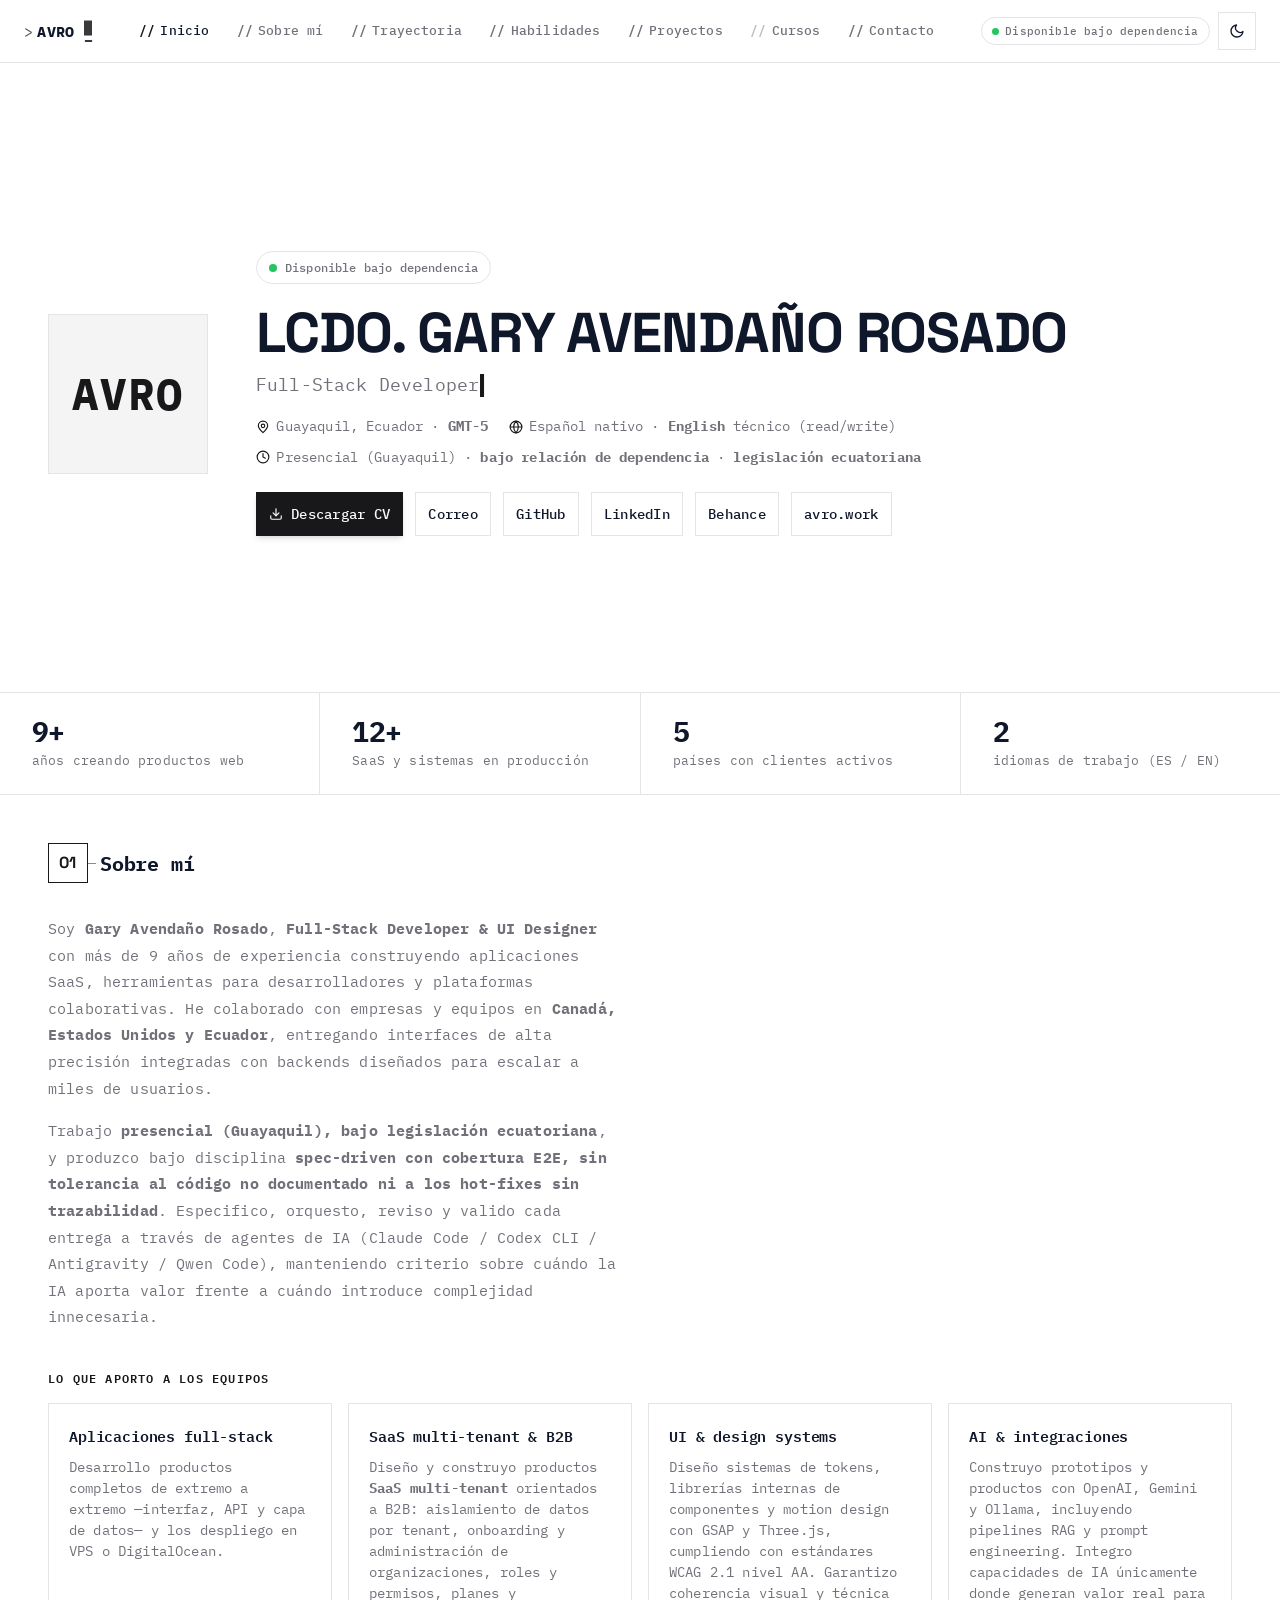
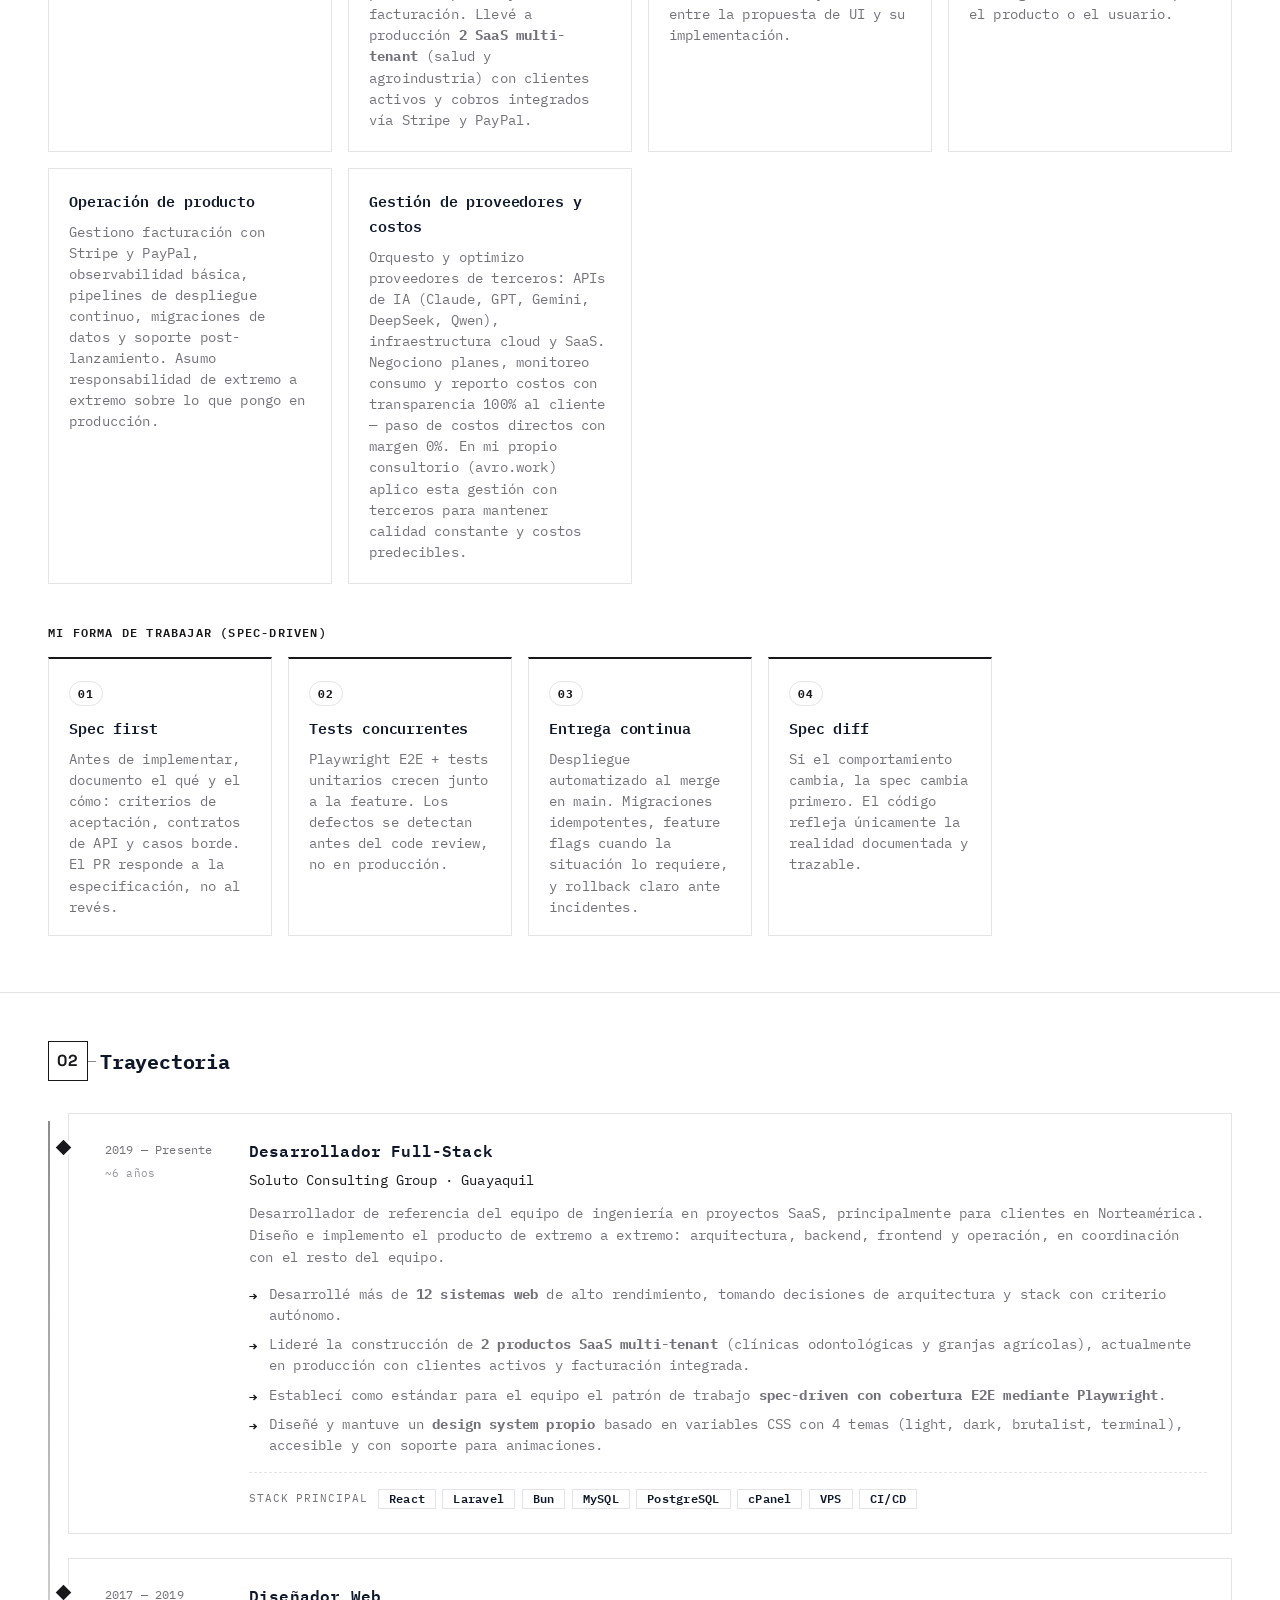
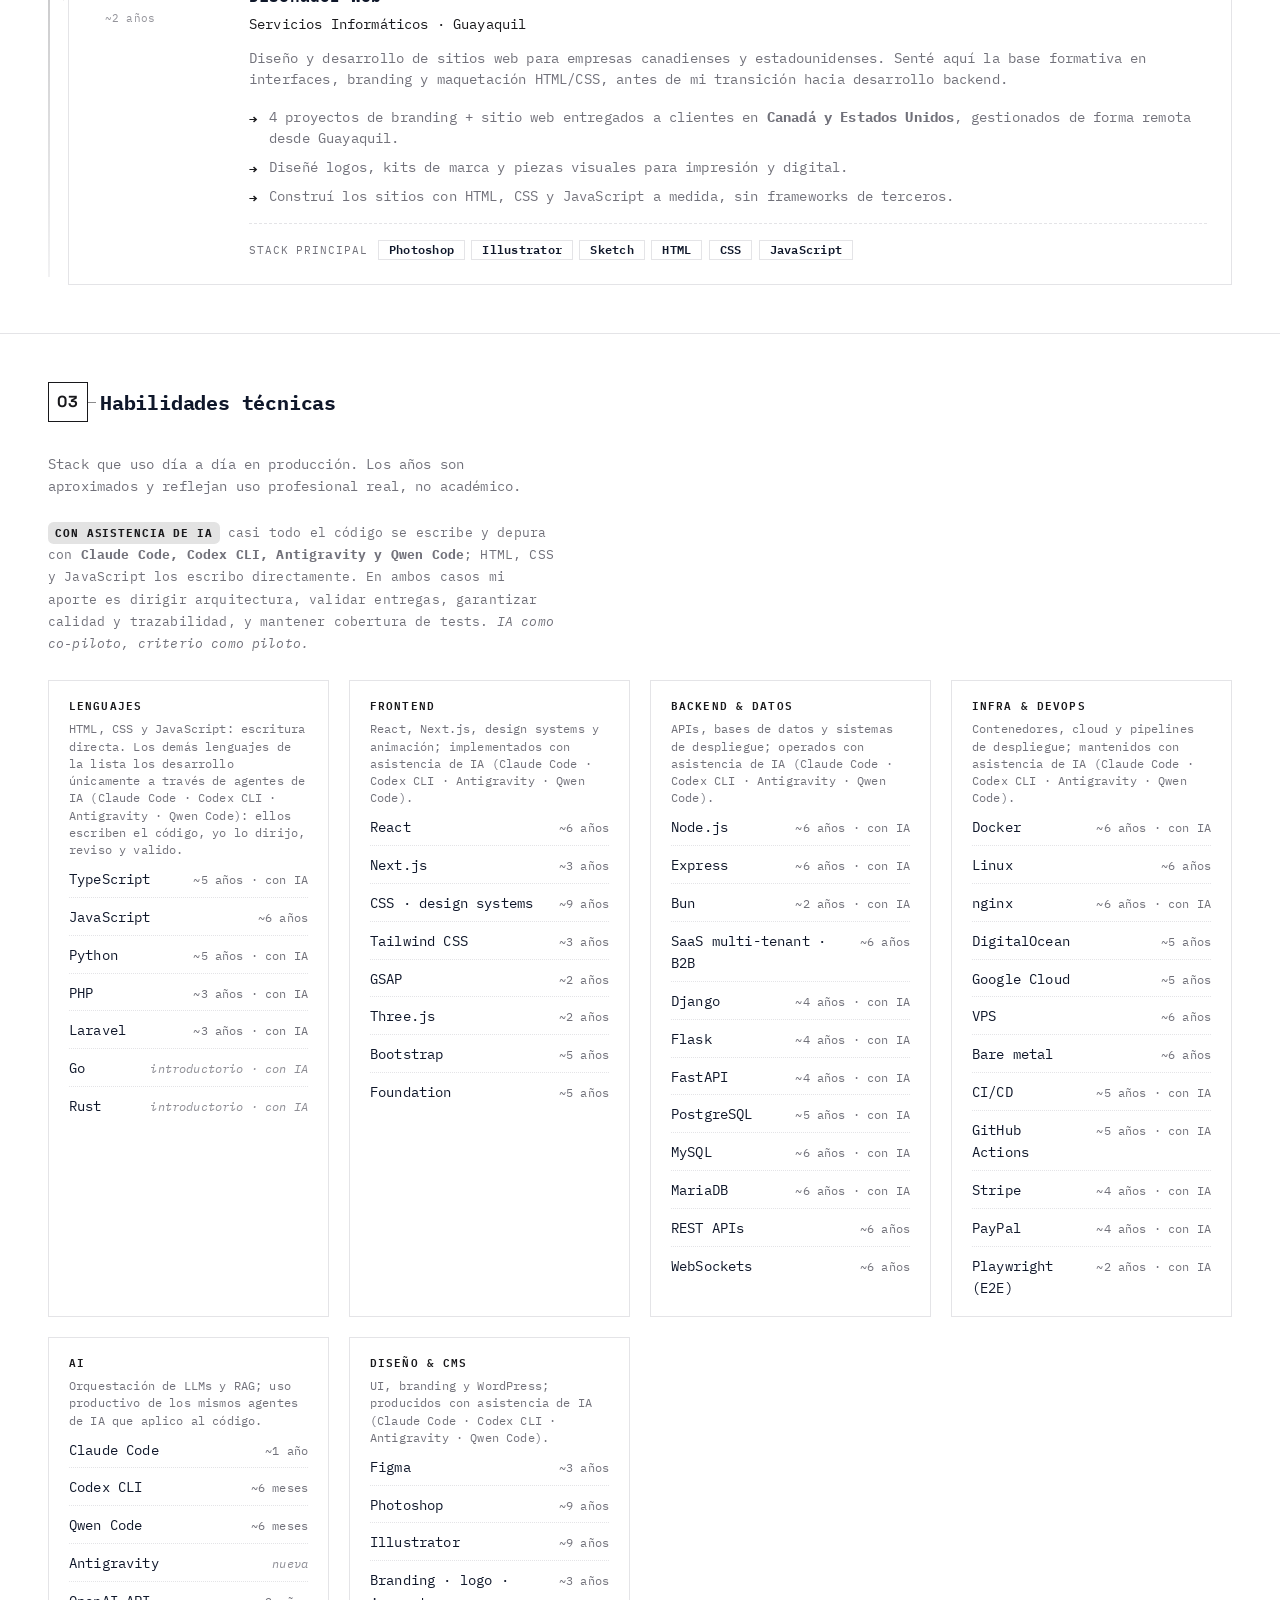
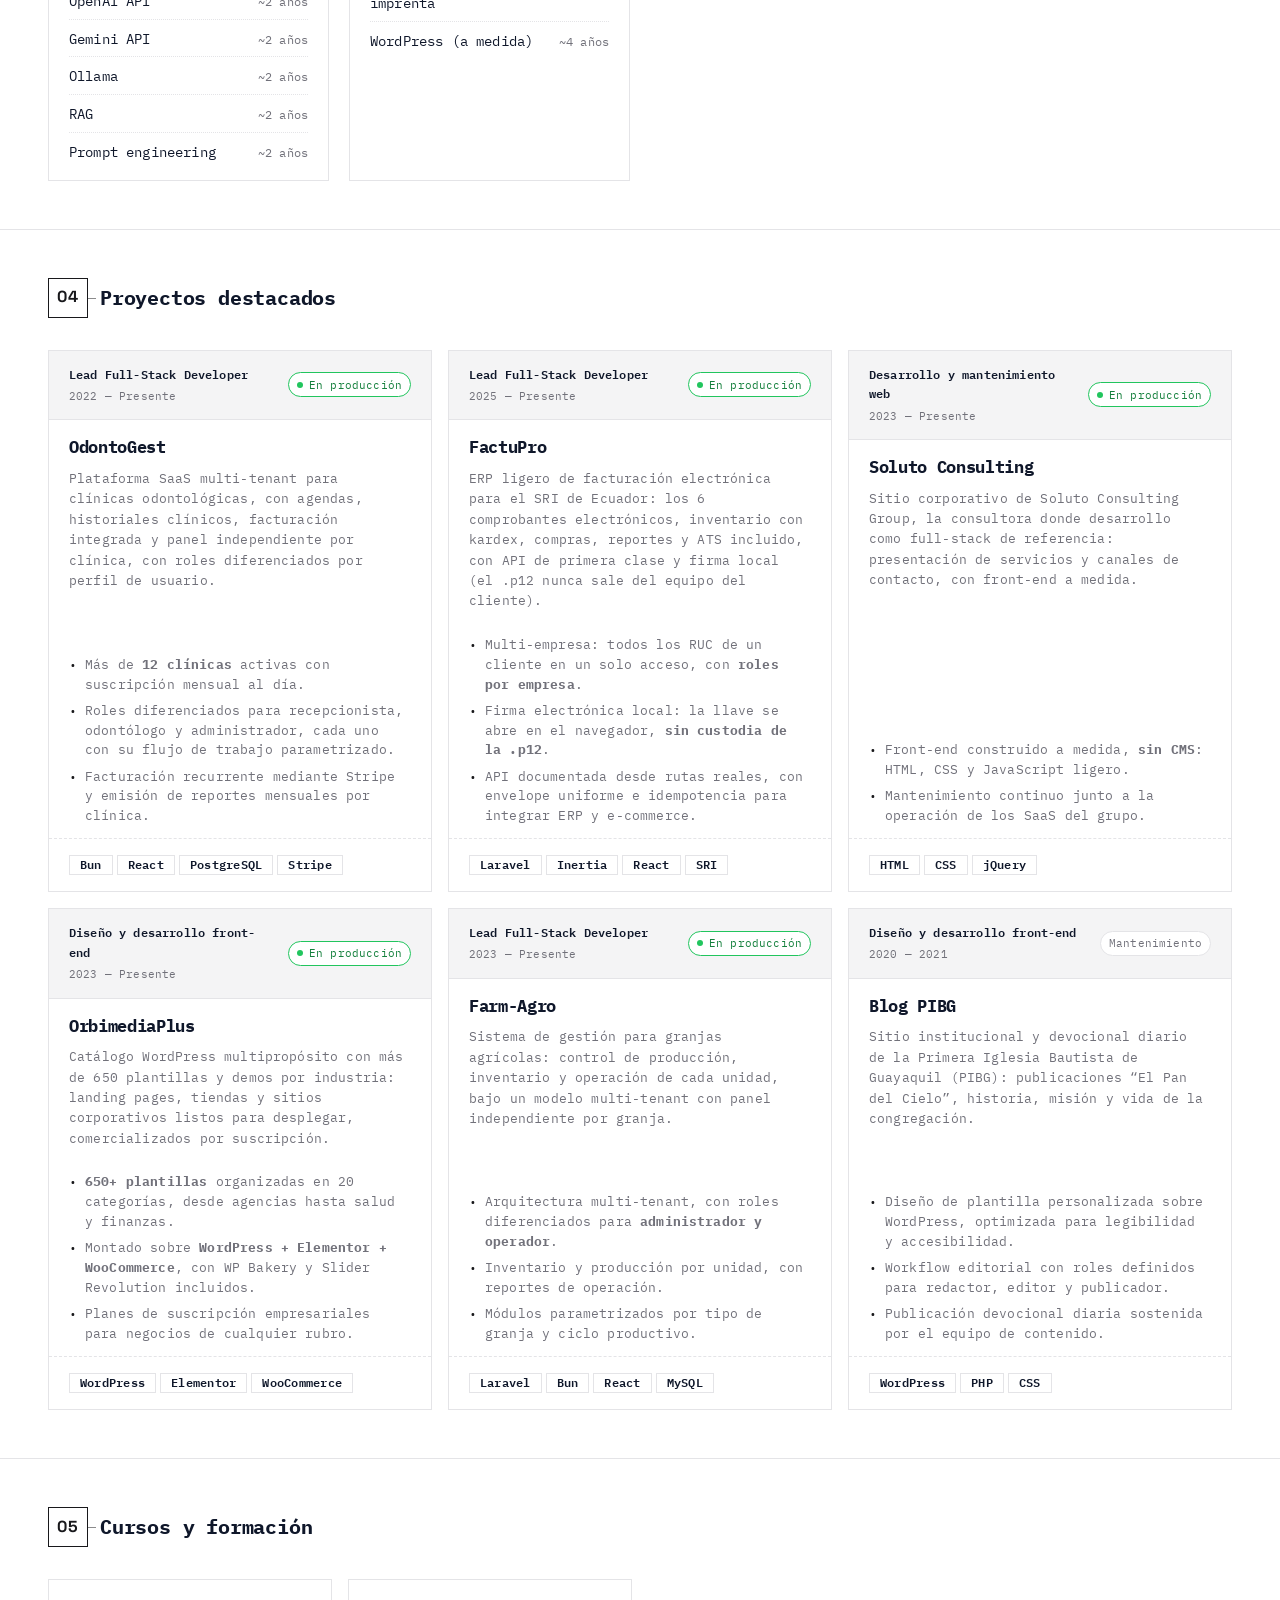
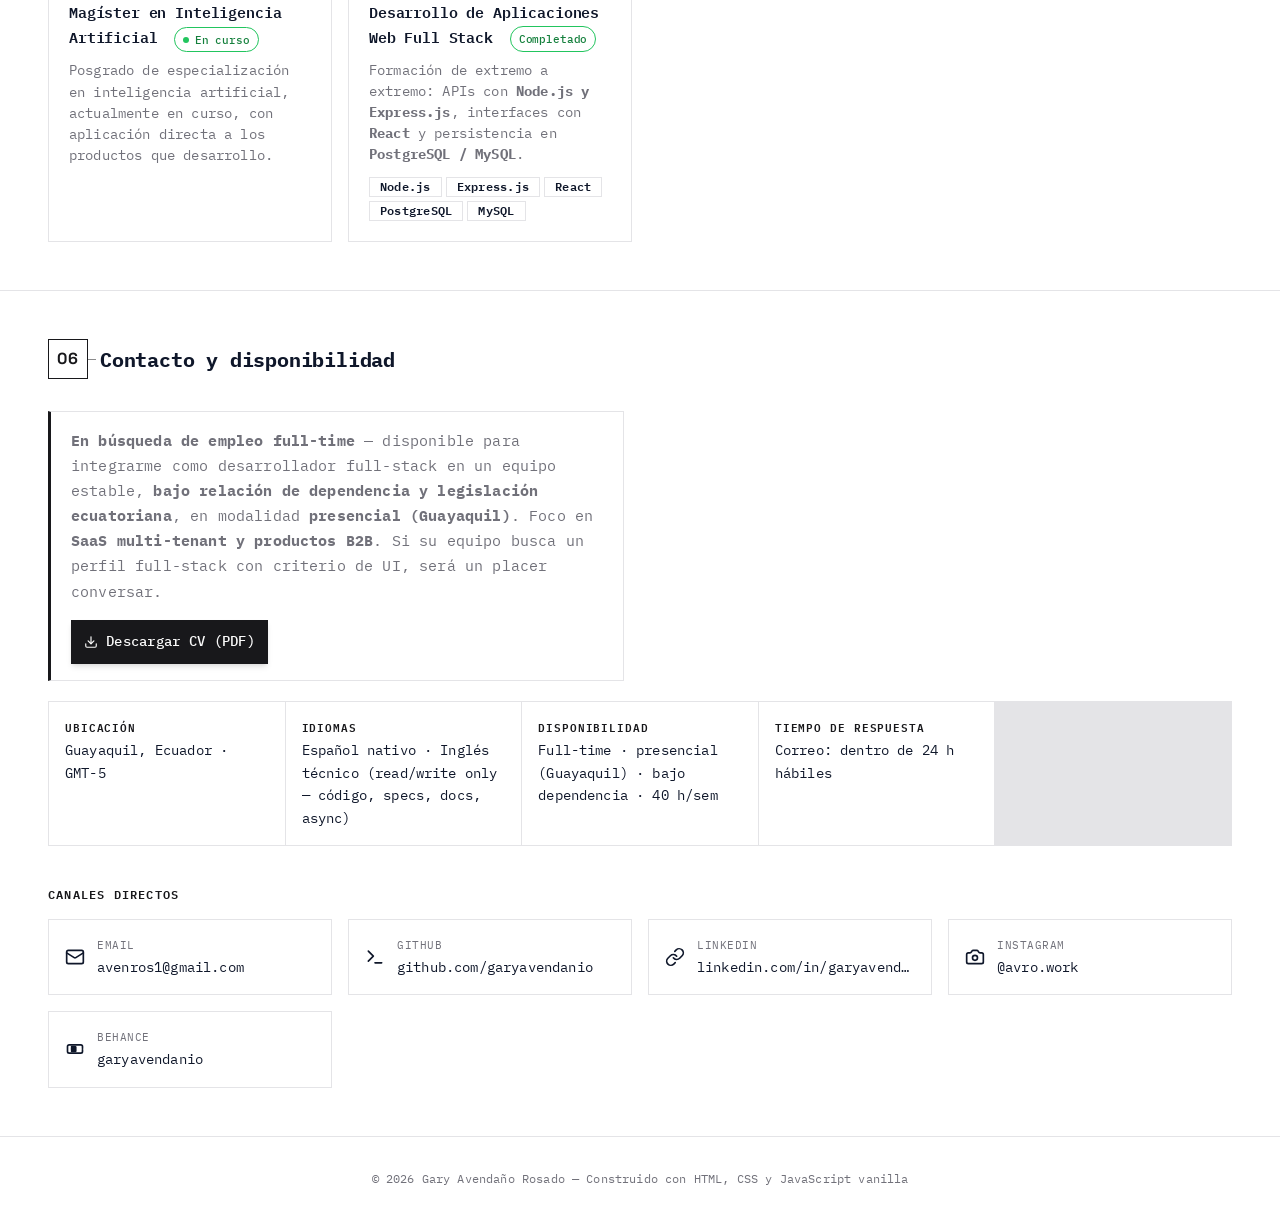
==== commit 6a7a60bb: "feat(ui): CTA de descarga en el drawer y verdes accesibles - Tercer botón \"Descargar CV (PDF)\": an" ====
--- a/index.html
+++ b/index.html
@@ -182,6 +182,7 @@
         <a href="#contact" class="cv-drawer-link" data-num="07"><span class="cv-drawer-num">07</span><span class="cv-drawer-text">Contacto</span><span class="cv-drawer-arrow" aria-hidden="true"><svg width="14" height="14" aria-hidden="true"><use href="#i-arrow-r"/></svg></span></a>
     </nav>
     <div class="cv-drawer-foot">
+        <button class="btn btn-primary cv-btn-cv cv-btn-drawer" id="downloadCV3" type="button" aria-label="Descargar CV en PDF"><svg xmlns="http://www.w3.org/2000/svg" width="14" height="14" viewBox="0 0 24 24" fill="none" stroke="currentColor" stroke-width="2" stroke-linecap="round" stroke-linejoin="round" aria-hidden="true"><path d="M21 15v4a2 2 0 0 1-2 2H5a2 2 0 0 1-2-2v-4"/><polyline points="7 10 12 15 17 10"/><line x1="12" y1="15" x2="12" y2="3"/></svg><span>Descargar CV (PDF)</span></button>
         <span class="cv-drawer-hint">tap fuera para cerrar · Esc</span>
     </div>
 </div>
--- a/cv.css
+++ b/cv.css
@@ -26,6 +26,7 @@
   --input: #e4e4e7;
   --ring: #18181b;
   --success: #22c55e;
+  --success-text: #15803d;
   --warning: #f59e0b;
   --info: #3b82f6;
   --shadow-sm: 0 1px 2px 0 rgb(0 0 0 / 0.05);
@@ -36,6 +37,7 @@
   --glow-green: #00ff41;
 }
 [data-theme="dark"] {
+  --success-text: var(--success);
   --background: #09090b;
   --foreground: #fafafa;
   --card: #09090b;
@@ -79,6 +81,7 @@
   --shadow-md: 8px 8px 0 0 #111111;
 }
 [data-theme="terminal"] {
+  --success-text: var(--success);
   --background: #0c0c0c;
   --foreground: #00ff41;
   --card: #0c0c0c;
@@ -187,6 +190,7 @@
 .cv-drawer-link.active .cv-drawer-arrow{color:var(--primary-text,var(--primary))}
 .cv-drawer-foot{padding:1rem 1.5rem;border-top:1px solid var(--border);text-align:center;padding-bottom:max(1rem,env(safe-area-inset-bottom))}
 .cv-drawer-hint{font-size:.7rem;color:var(--muted-foreground);opacity:.7}
+.cv-btn-drawer{width:100%;margin-bottom:.75rem}
 .cv-drawer-backdrop{position:fixed;inset:0;z-index:55;background:rgba(0,0,0,0);pointer-events:none;transition:background 200ms ease}
 .cv-drawer-backdrop[data-open=true]{pointer-events:auto;background:rgba(0,0,0,.35)}
 body.drawer-open{overflow:hidden}
@@ -523,7 +527,7 @@
 }
 .cv-project-status-live {
   border-color: var(--success);
-  color: var(--success);
+  color: var(--success-text, var(--success));
 }
 .cv-project-status-live::before {
   content: "";
@@ -533,7 +537,7 @@
   background: var(--success);
   animation: cursor-pulse 1.8s ease-out infinite;
 }
-.cv-status-done{border-color:var(--success);color:var(--success)}
+.cv-status-done{border-color:var(--success);color:var(--success-text,var(--success))}
 
 /* ---- Project body (with new headline / bullets) ---- */
 .cv-project-name {
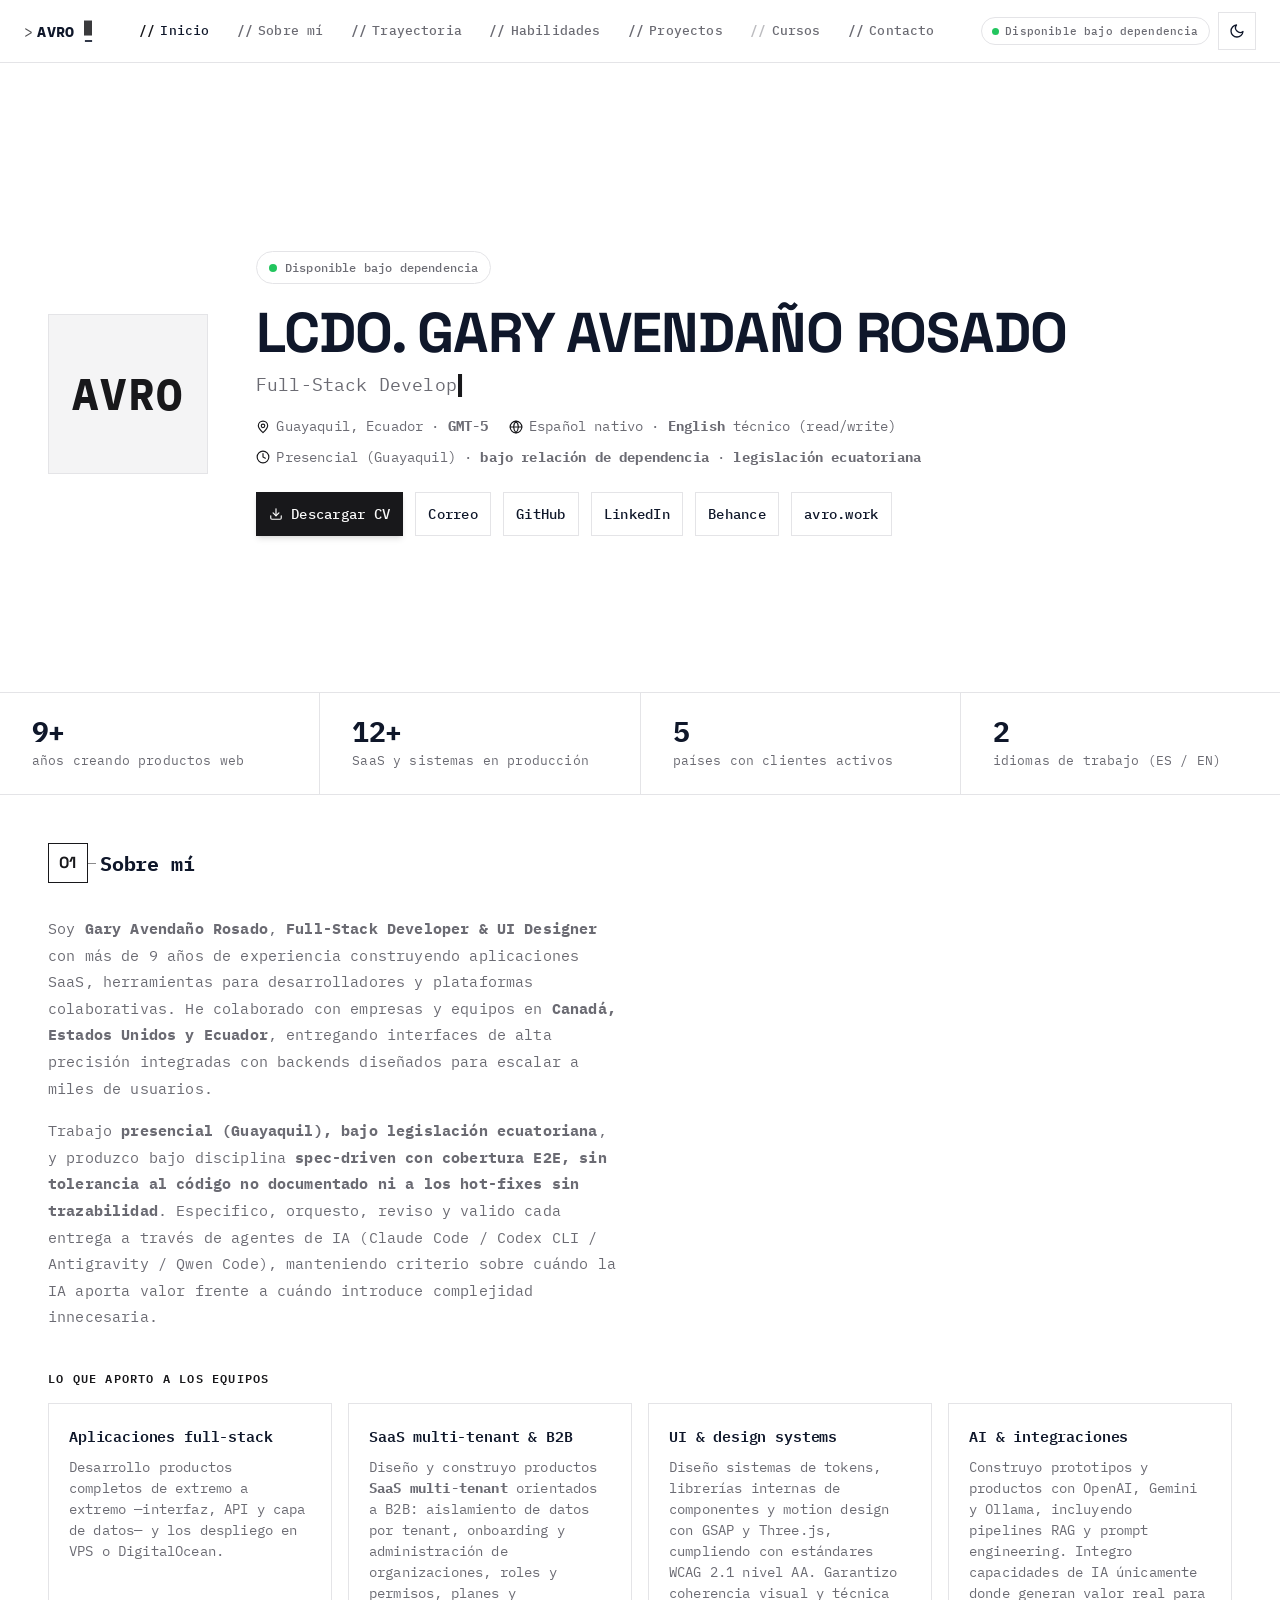
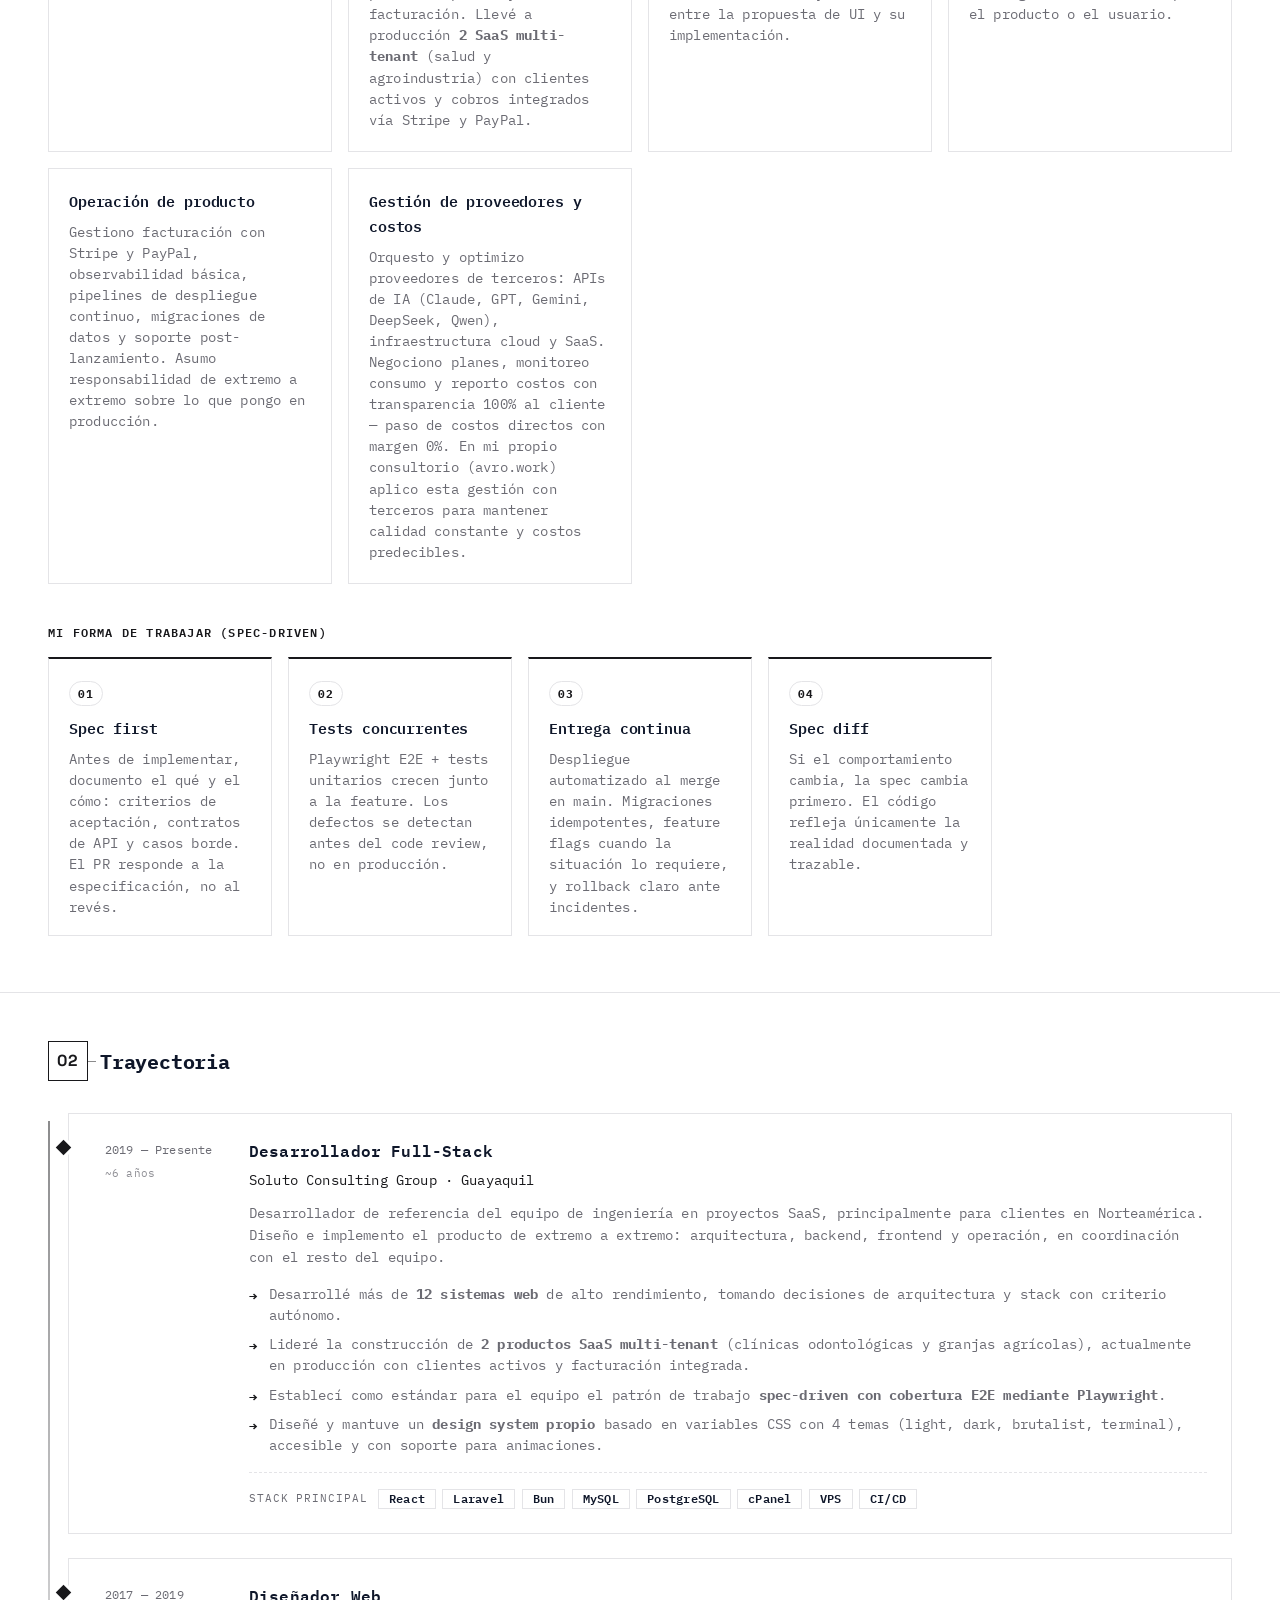
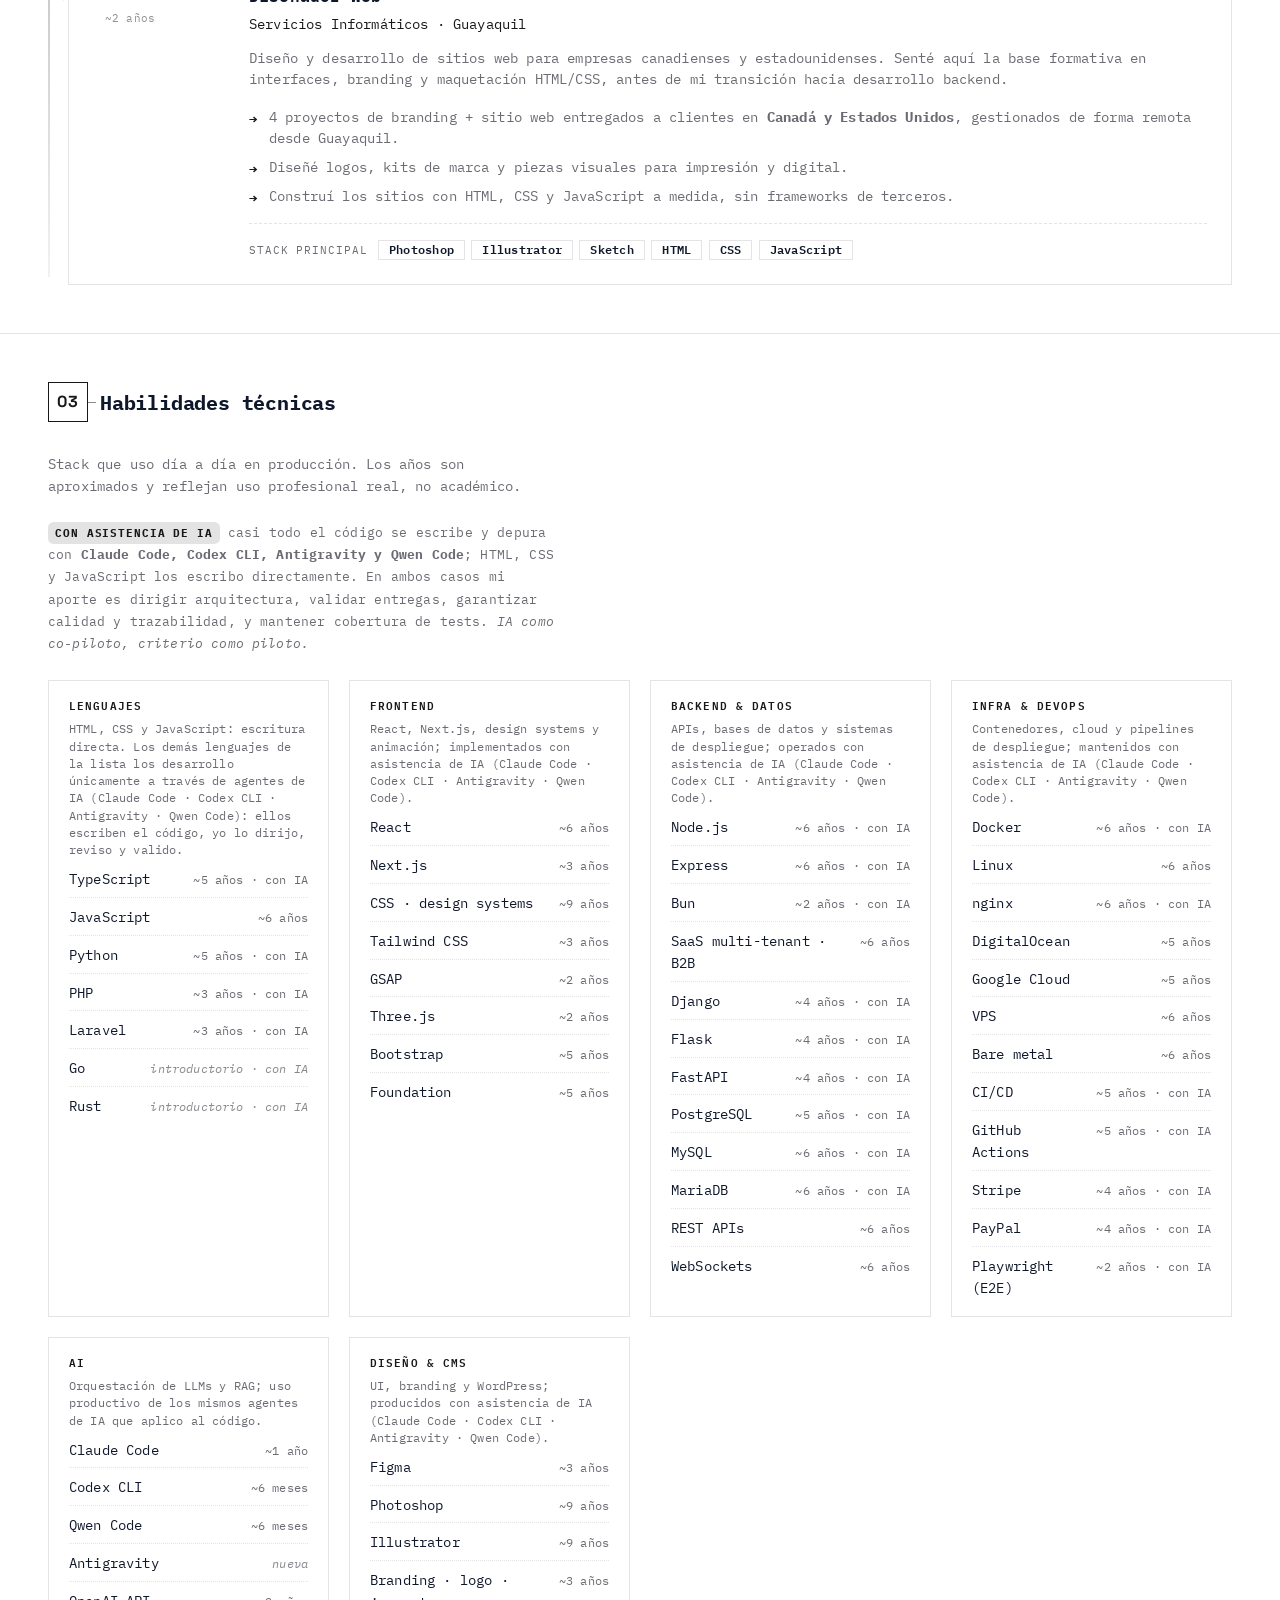
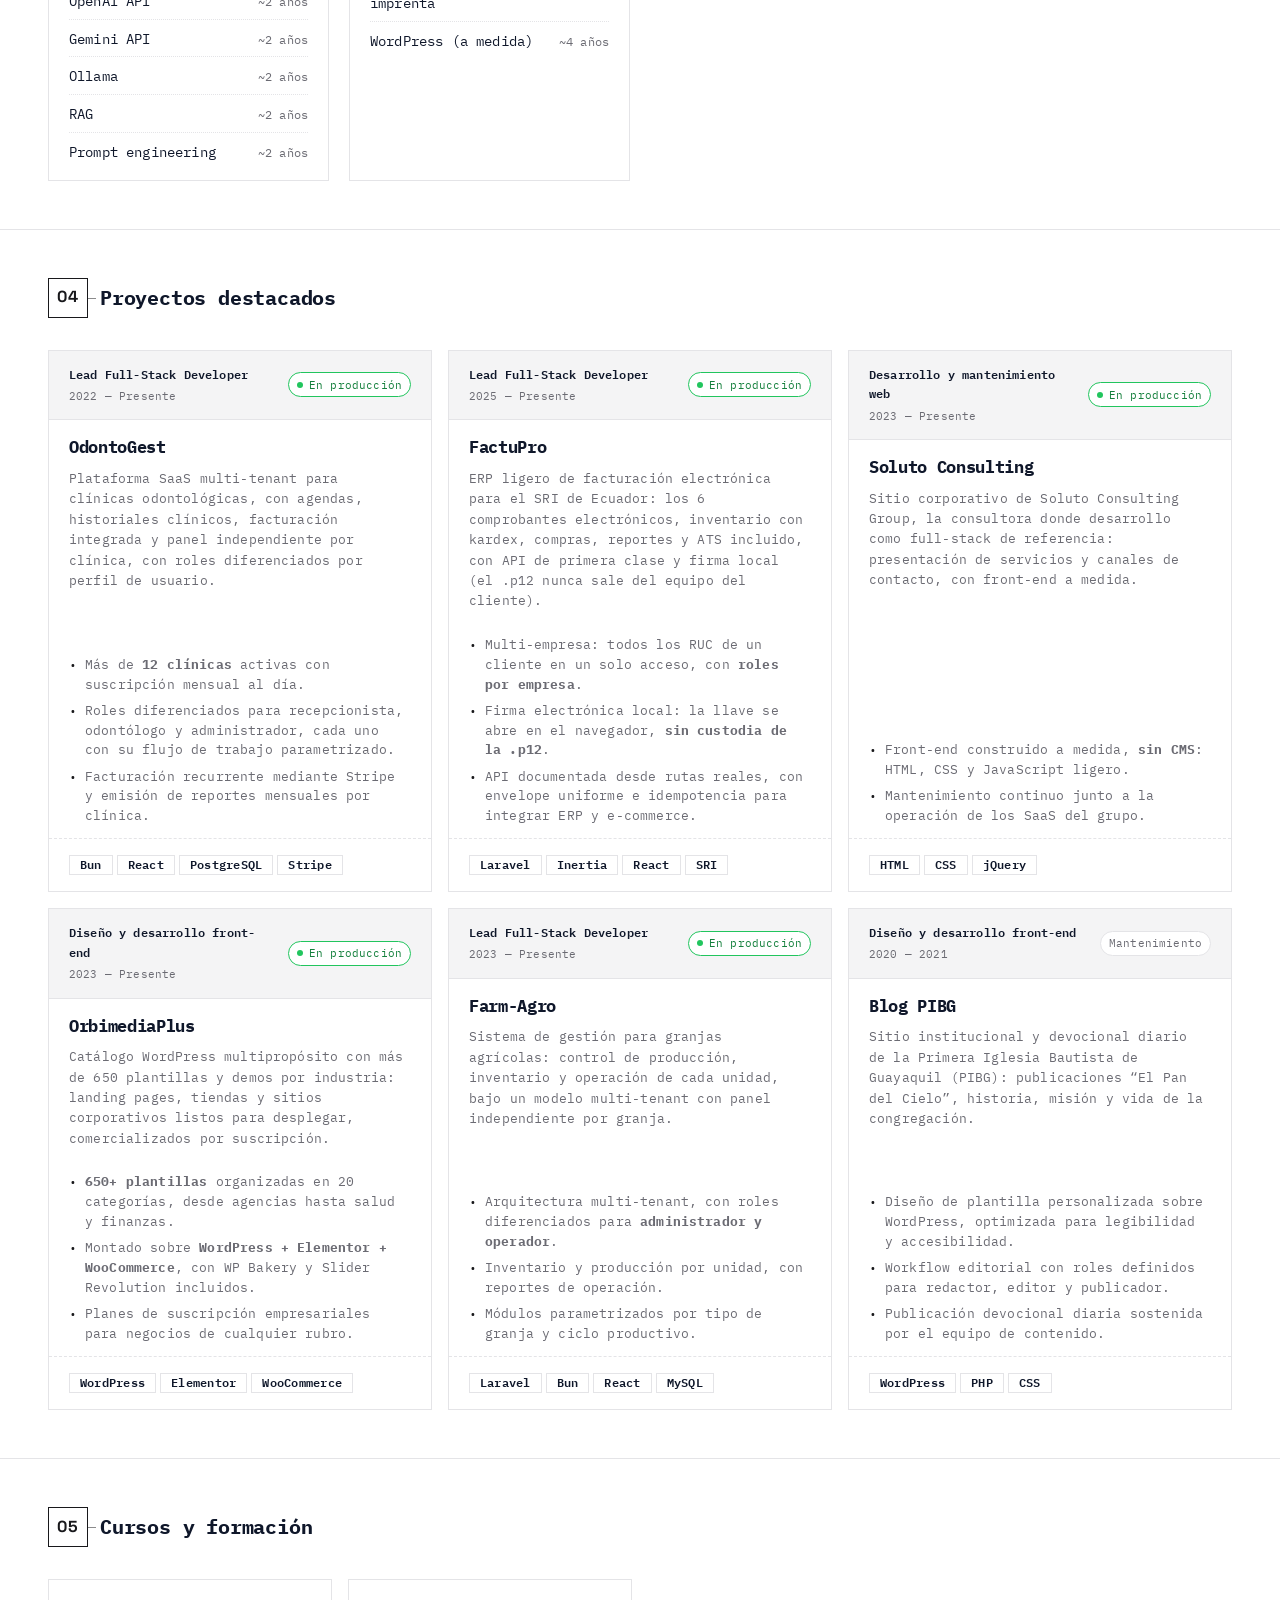
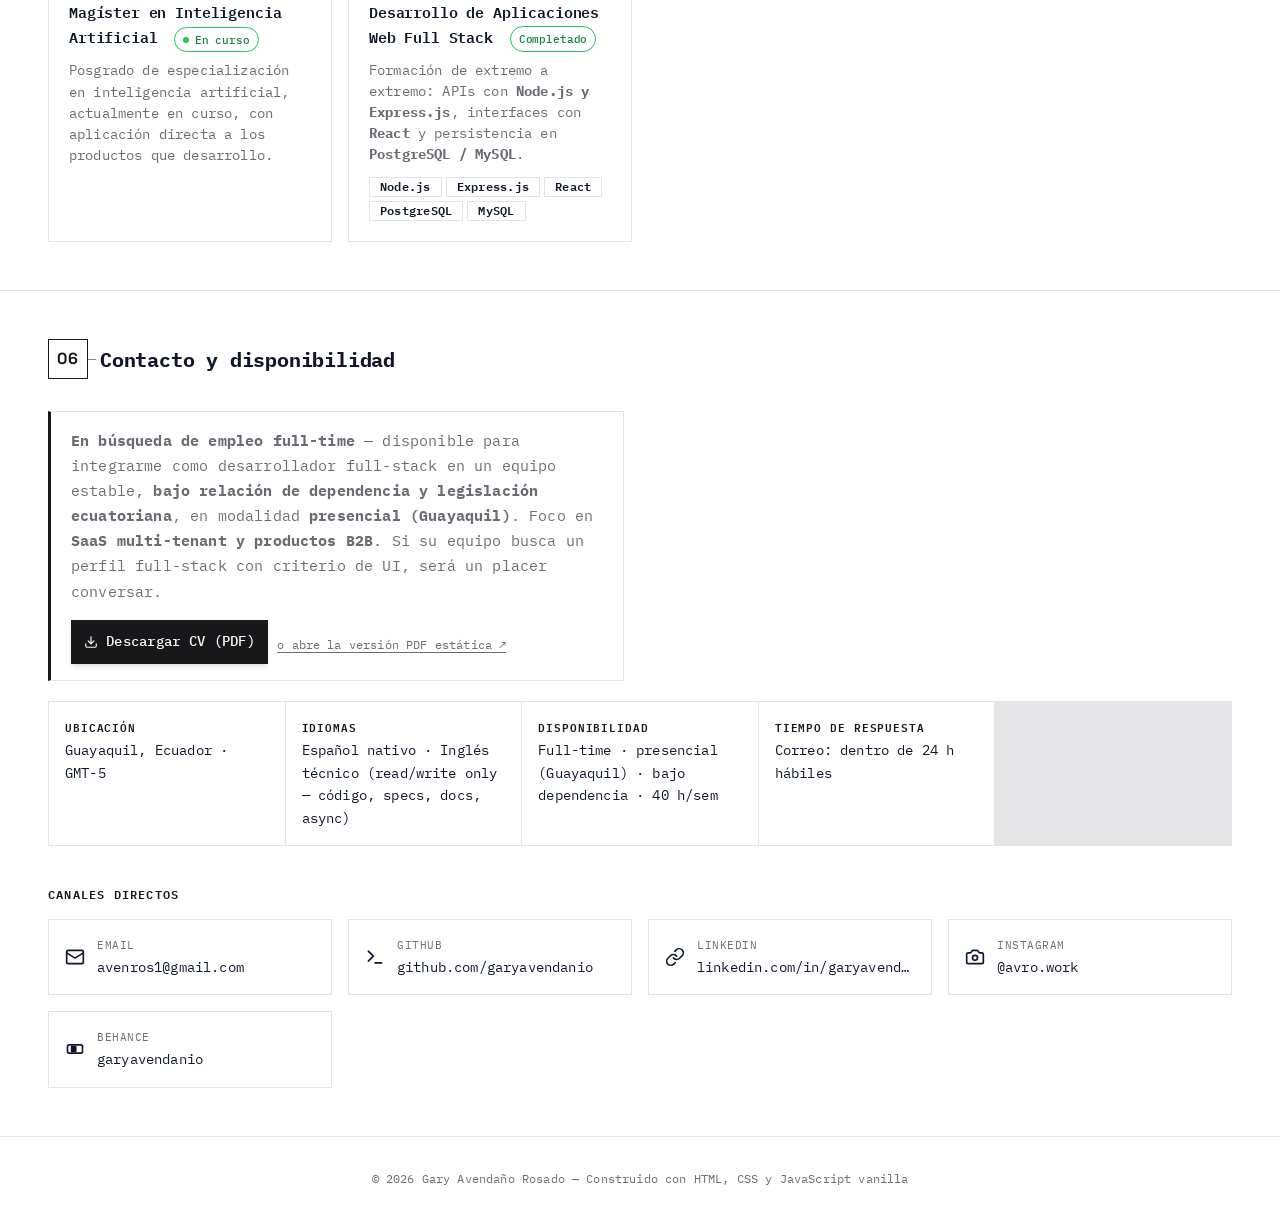
==== commit e83ec746: "feat(pdf): compresión a 8 páginas y cv.pdf estático en el repo - Compresión de impresión dirigida: t" ====
--- a/index.html
+++ b/index.html
@@ -696,6 +696,7 @@
                 <strong>En búsqueda de empleo full-time</strong> — disponible para integrarme como desarrollador full-stack en un equipo estable, <strong>bajo relación de dependencia y legislación ecuatoriana</strong>, en modalidad <strong>presencial (Guayaquil)</strong>. Foco en <strong>SaaS multi-tenant y productos B2B</strong>. Si su equipo busca un perfil full-stack con criterio de UI, será un placer conversar.
             </p>
             <button class="btn btn-primary btn-sm cv-btn-cv-inline" id="downloadCV2" type="button" aria-label="Descargar CV en PDF"><svg xmlns="http://www.w3.org/2000/svg" width="14" height="14" viewBox="0 0 24 24" fill="none" stroke="currentColor" stroke-width="2" stroke-linecap="round" stroke-linejoin="round" aria-hidden="true"><path d="M21 15v4a2 2 0 0 1-2 2H5a2 2 0 0 1-2-2v-4"/><polyline points="7 10 12 15 17 10"/><line x1="12" y1="15" x2="12" y2="3"/></svg><span>Descargar CV (PDF)</span></button>
+            <a class="cv-pdf-static" href="cv.pdf" target="_blank" rel="noopener noreferrer">o abre la versión PDF estática ↗</a>
         </div>
 
         <div class="cv-contact-info">
--- a/cv.css
+++ b/cv.css
@@ -17,7 +17,7 @@
   --secondary: #f4f4f5;
   --secondary-foreground: #18181b;
   --muted: #f4f4f5;
-  --muted-foreground: #71717a;
+  --muted-foreground: #6b6b73;
   --accent: #f4f4f5;
   --accent-foreground: #18181b;
   --destructive: #ef4444;
@@ -600,6 +600,8 @@
 }
 .cv-contact-intro p { margin: 0; }
 .cv-btn-cv-inline{display:inline-flex;margin-top:1rem}
+.cv-pdf-static{display:inline-block;margin-top:.75rem;font-size:.78rem;color:var(--muted-foreground);text-decoration:underline;text-underline-offset:3px}
+.cv-pdf-static:hover{color:var(--foreground)}
 
 /* ---- Contact info grid (label/value pairs) ---- */
 .cv-contact-info {
@@ -787,23 +789,46 @@
   :root{--background:#fff;--foreground:#111;--card:#fff;--card-foreground:#111;--popover:#fff;--popover-foreground:#111;--primary:#111;--primary-foreground:#fff;--secondary:#f4f4f5;--secondary-foreground:#111;--muted:#f4f4f5;--muted-foreground:#555;--accent:#f4f4f5;--accent-foreground:#111;--border:#ddd;--input:#ddd;--ring:#111;--accent-color:#111}
   [data-theme]{--glow-cyan:#111;--glow-green:#111}
   [data-theme]{--primary-text:#111}
-  body{background:#fff!important;color:#111!important}
+  body{background:#fff!important;color:#111!important;font-size:.82rem;line-height:1.5}
+  .cv-skill-cat-note{display:none}
   .cv-topbar,.cv-drawer,.cv-drawer-backdrop,#dot-grid,.cv-topbar-progress{display:none!important}
-  .cv-hero{padding:1rem 0;border-bottom:1px solid #ddd;min-height:0!important}
-  .cv-section{padding:1.25rem 0;border-bottom:1px solid #ddd;opacity:1!important;transform:none!important}
+  /* redundantes con la portada o decorativos en papel */
+  .cv-hero-links,.cv-hero-meta,.cv-avatar-hero,.cv-hero-left,.cv-skills-ia,.cv-pdf-static,.cv-print-cover-contact li::marker{display:none!important}
+  .cv-hero{padding:.5rem 0;border-bottom:1px solid #ddd;min-height:0!important}
+  .cv-section{padding:1rem 0;border-bottom:1px solid #ddd;opacity:1!important;transform:none!important}
+  .cv-timeline-item{padding:1rem 1.25rem}
+  .cv-achievements li{font-size:.78rem}
+  .cv-capability p{font-size:.8rem}
   .cv-hero-stats{break-inside:avoid}
   .cv-project-card,.cv-timeline-item,.cv-capability,.cv-method{break-inside:avoid;box-shadow:none!important;border-color:#ddd!important}
   .cv-project-head{background:#f4f4f5!important}
-  .cv-hero-name{font-size:1.5rem}
+  .cv-hero-name{font-size:1.3rem}
+  .cv-hero-role{font-size:.9rem;margin-bottom:.5rem}
+  .cv-section-title{font-size:1.05rem;margin-bottom:.25rem}
+  .cv-section-header{margin-bottom:1rem}
+  .cv-subhead{font-size:.9rem;margin:1rem 0 .6rem}
   a{color:#111!important;text-decoration:none}
   .cv-footer{padding:1rem 0}
   /* El papel (~720px útiles) dispara el layout móvil; en impresión
      forzamos grillas compactas: 2–3 columnas según el contenido */
-  .cv-projects-grid{grid-template-columns:repeat(3,1fr);gap:.75rem}
-  .cv-skills-grid{grid-template-columns:repeat(3,1fr);gap:.75rem}
-  .cv-capabilities{grid-template-columns:repeat(2,1fr);gap:.75rem}
-  .cv-method-grid{grid-template-columns:repeat(2,1fr);gap:.75rem}
-  .cv-hero-stats{grid-template-columns:repeat(4,1fr);gap:.75rem}
+  .cv-projects-grid{grid-template-columns:repeat(3,1fr);gap:.6rem}
+  .cv-skills-grid{grid-template-columns:repeat(3,1fr);gap:.6rem}
+  .cv-capabilities{grid-template-columns:repeat(2,1fr);gap:.6rem}
+  .cv-method-grid{grid-template-columns:repeat(2,1fr);gap:.6rem}
+  .cv-hero-stats{grid-template-columns:repeat(4,1fr);gap:.6rem}
+  .cv-skills-list li{font-size:.72rem;padding-bottom:.25rem;gap:.4rem}
+  .cv-skills-cat{padding:.7rem .8rem}
+  .cv-skills-cat h3{margin-bottom:.4rem}
+  .cv-timeline-item{padding:.85rem 1rem;gap:.9rem}
+  .cv-timeline-desc{font-size:.75rem}
+  .cv-achievements li{font-size:.72rem}
+  .cv-capability{padding:.85rem}
+  .cv-capability p{font-size:.74rem}
+  .cv-method{padding:.8rem}
+  .cv-method p{font-size:.74rem}
+  .cv-project-role,.cv-project-year{font-size:.62rem}
+  .cv-project-name{font-size:.9rem}
+  .cv-print-cover-name{font-size:1.7rem}
   .cv-project-bullets li{font-size:.75rem}
   .cv-project-desc{font-size:.75rem;margin:0 .9rem .6rem}
   .cv-project-name{margin:.85rem .9rem .4rem}
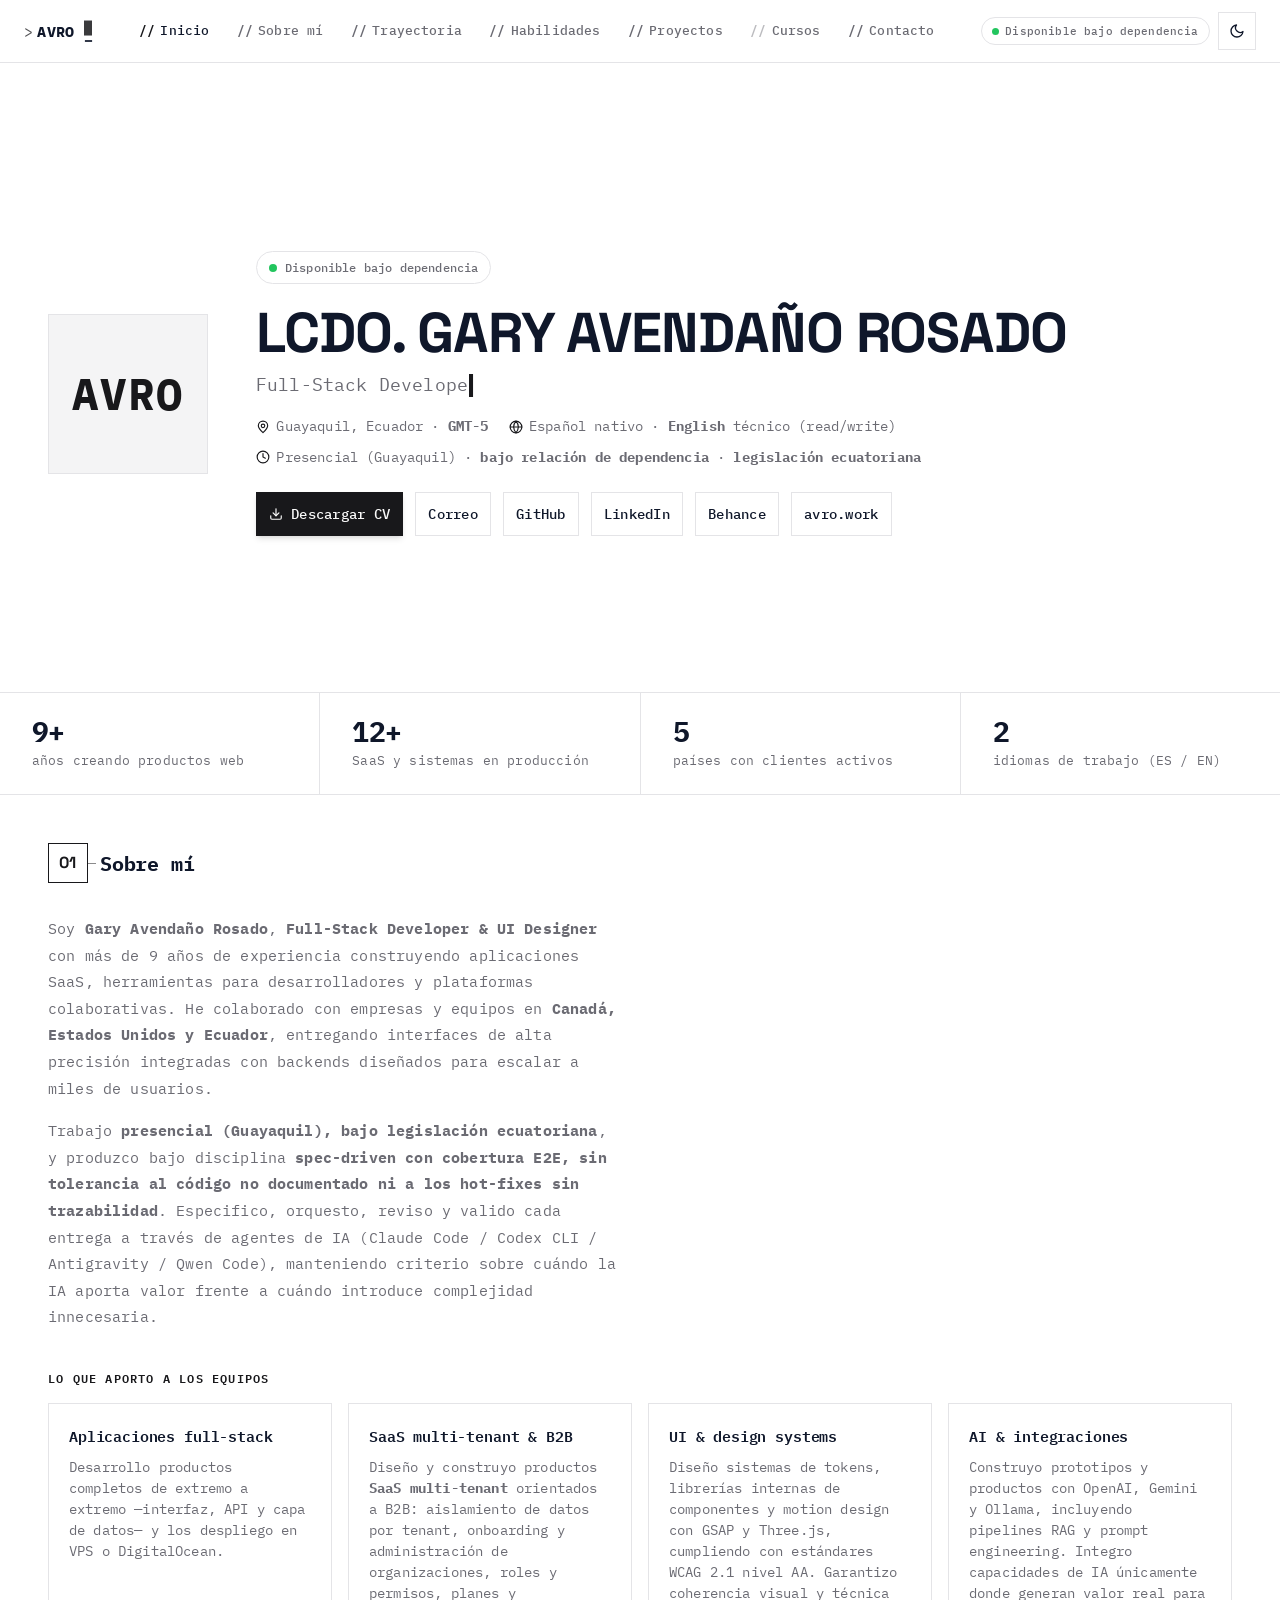
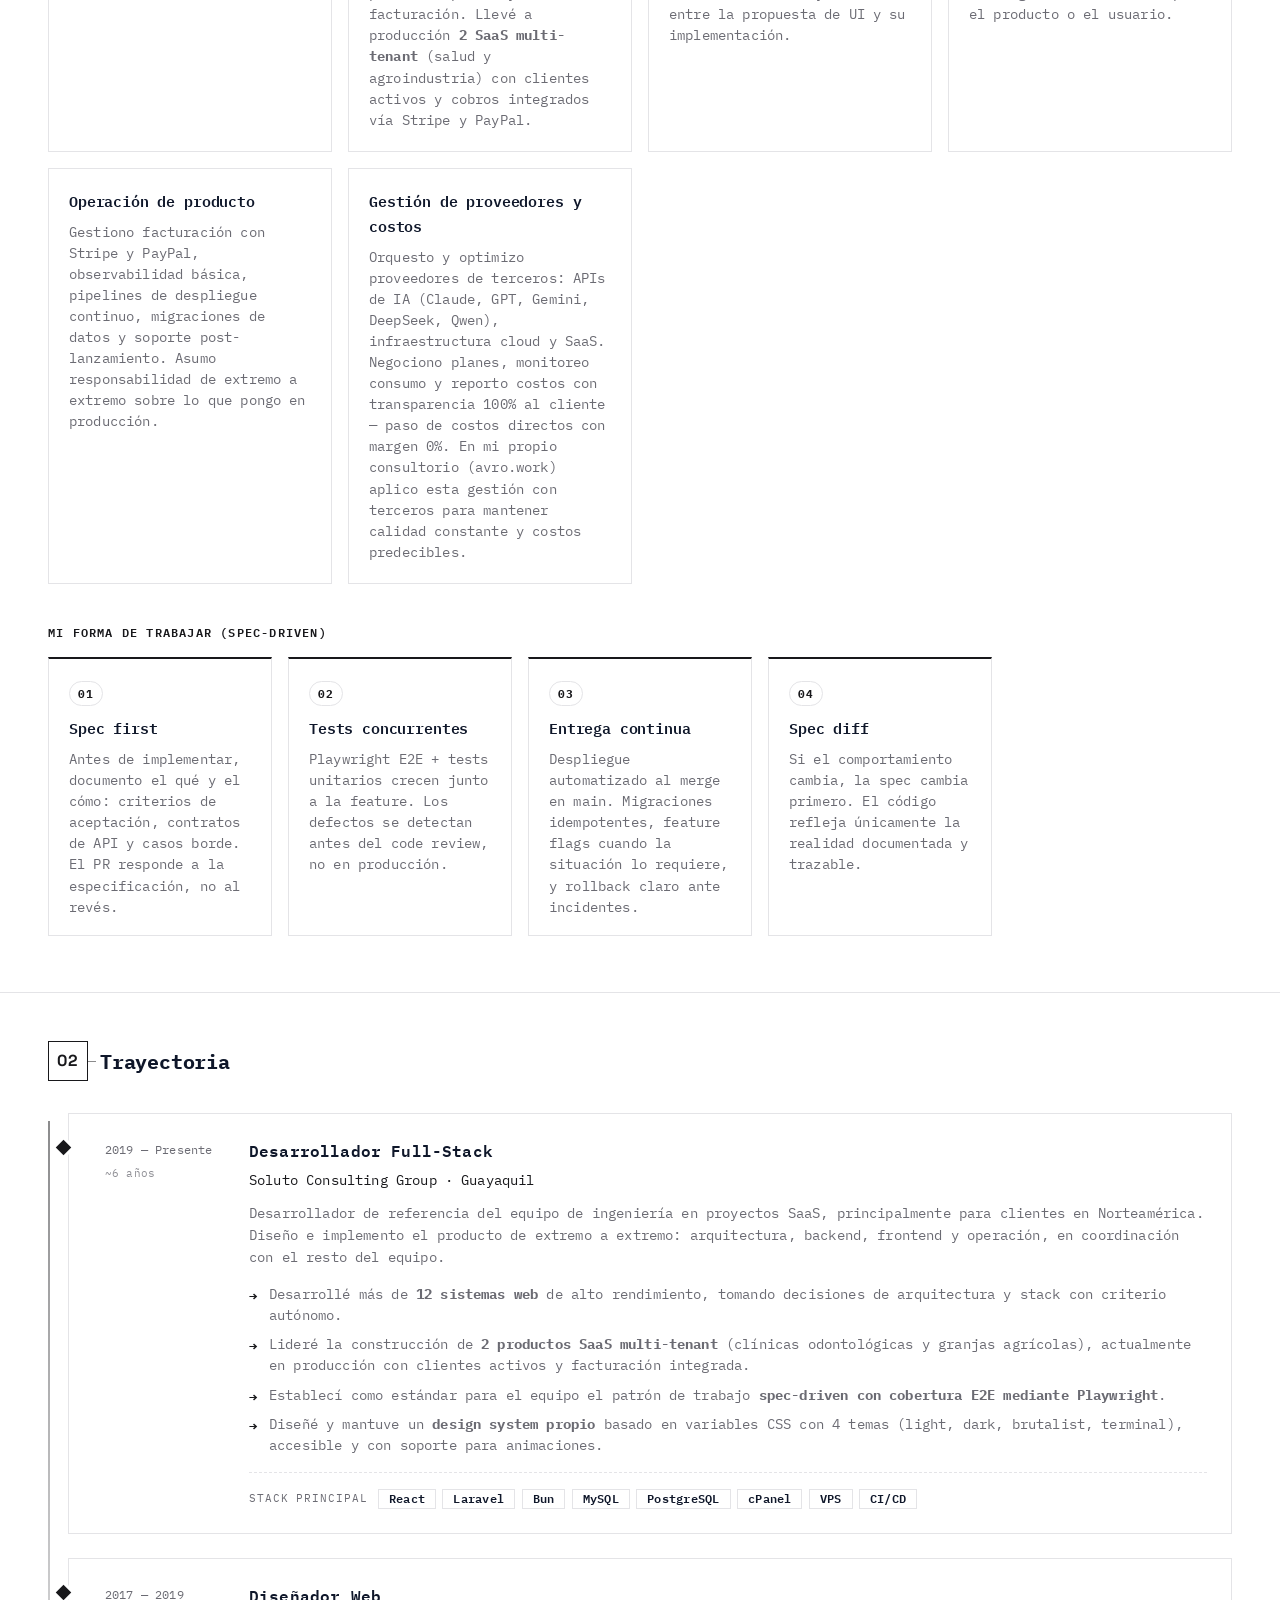
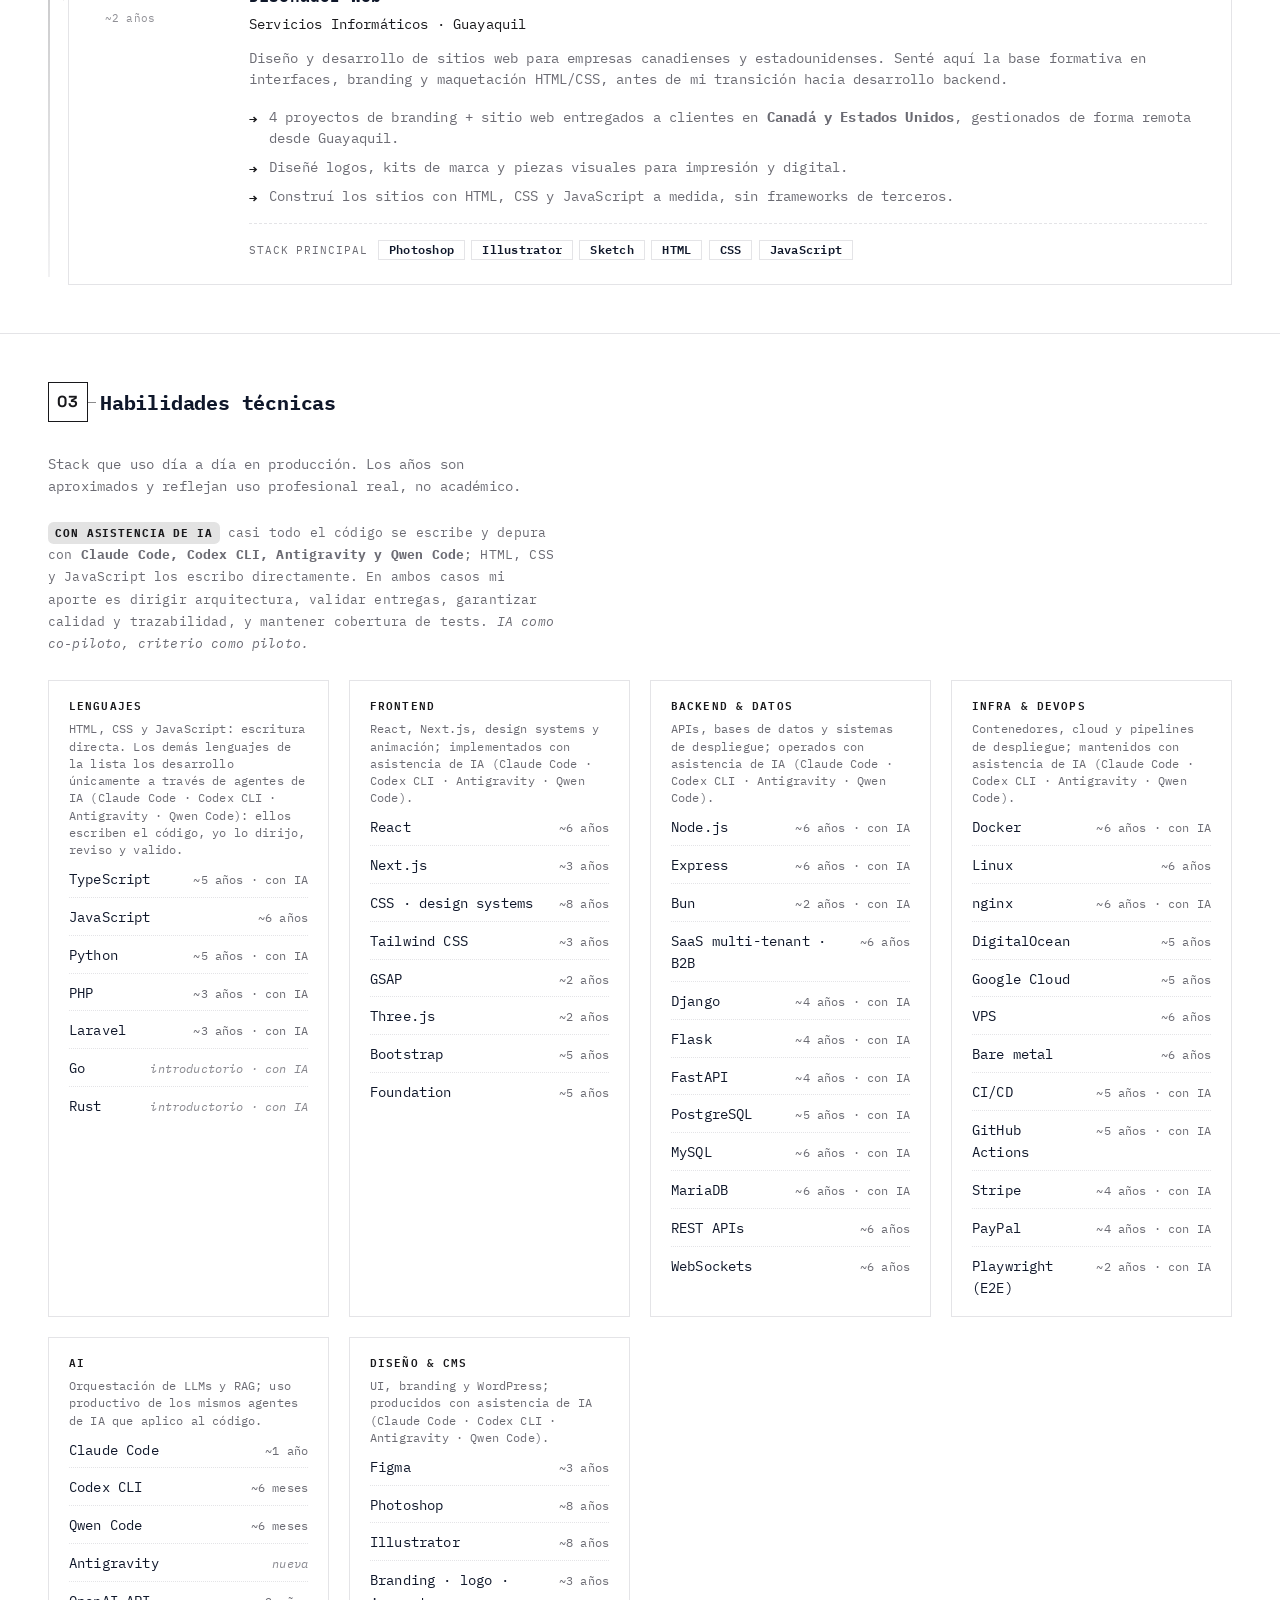
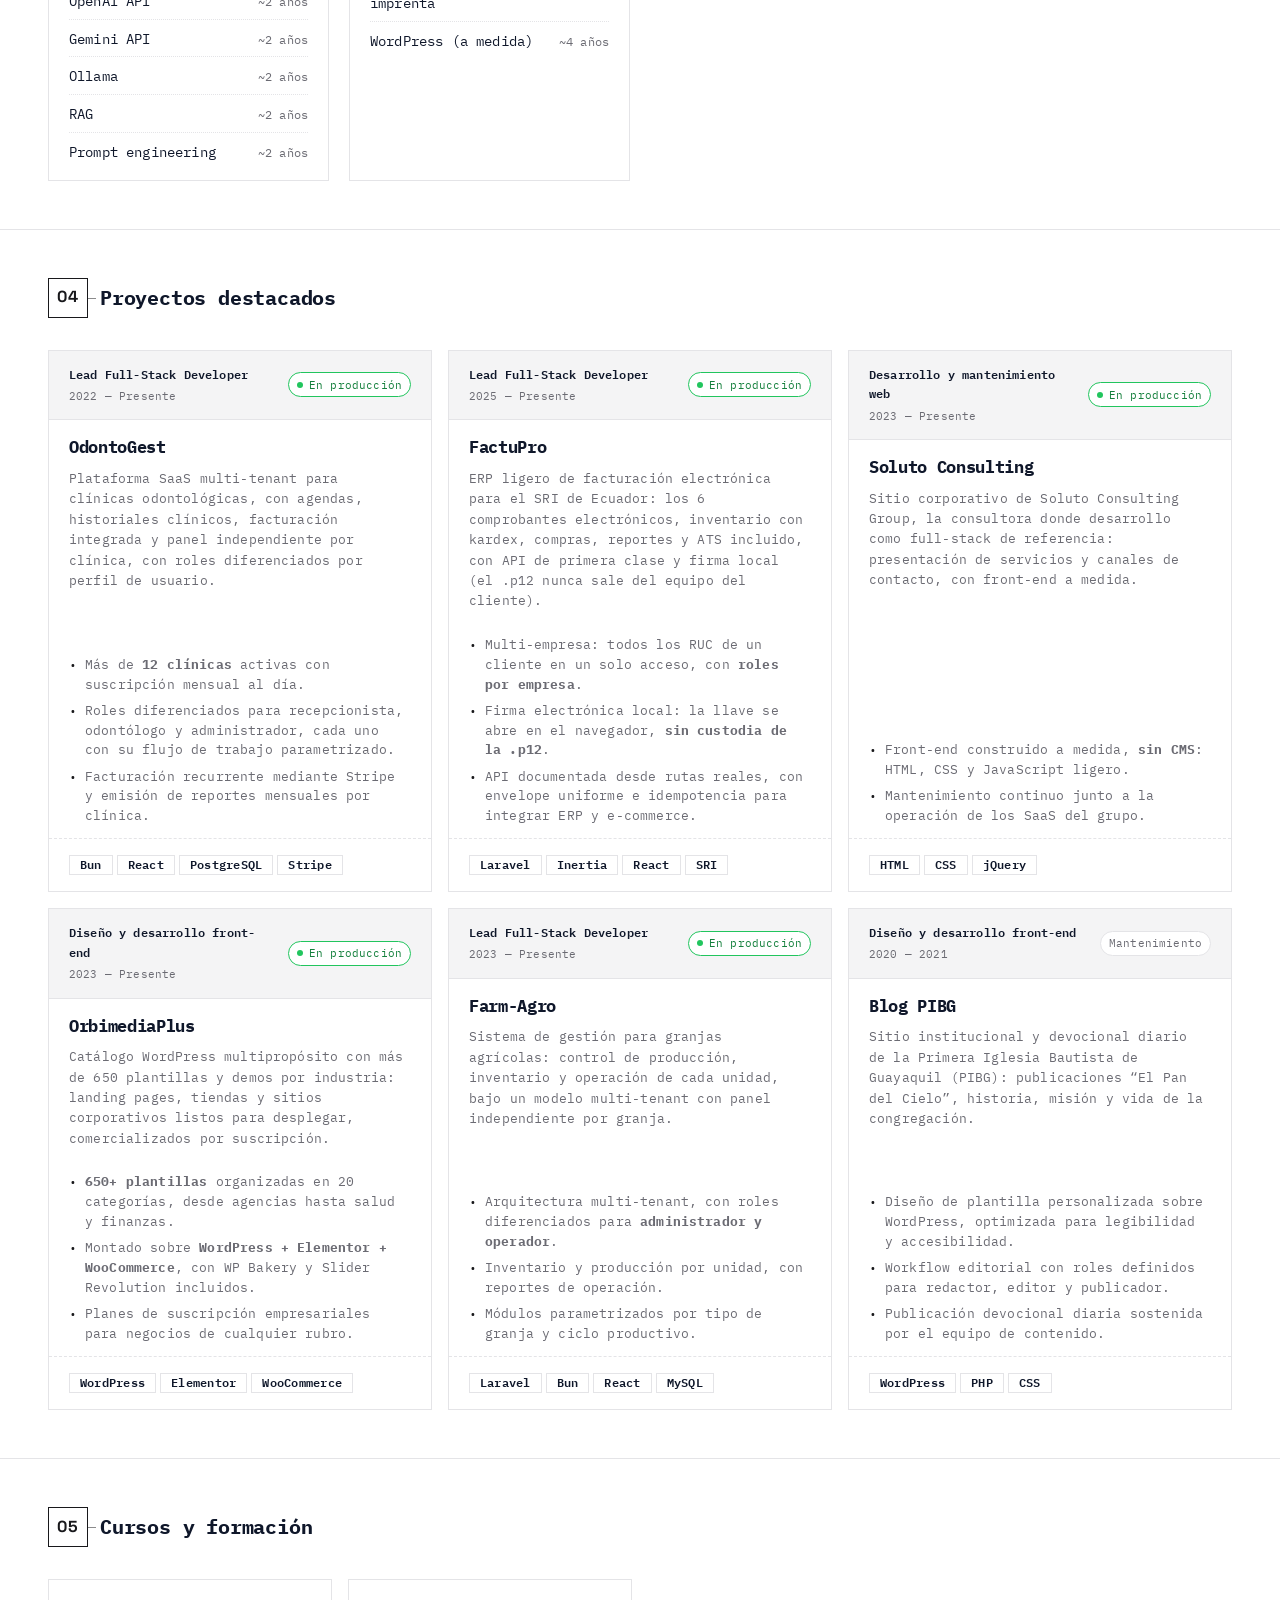
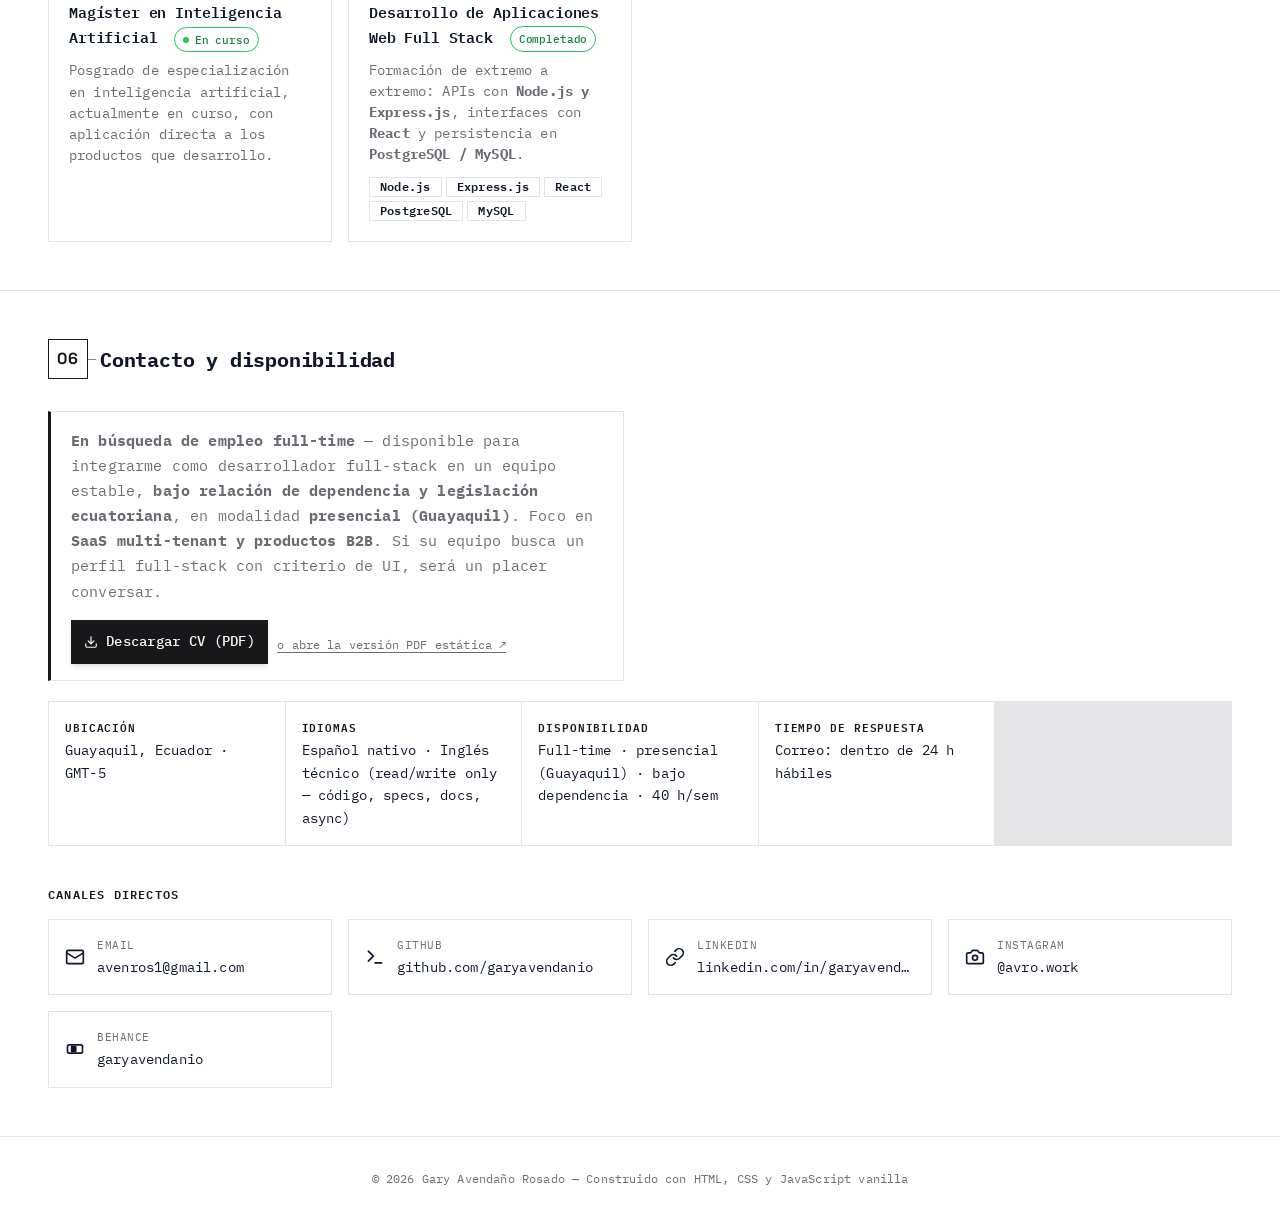
==== commit 52bd7951: "fix(skills): 9 → 8 años en CSS/design systems, Photoshop e Illustrator 🤖 Generated with Codebuff Co-" ====
--- a/index.html
+++ b/index.html
@@ -423,7 +423,7 @@
                 <ul class="cv-skills-list">
                     <li><span class="cv-skill-name">React</span><span class="cv-skill-years">~6 años</span></li>
                     <li><span class="cv-skill-name">Next.js</span><span class="cv-skill-years">~3 años</span></li>
-                    <li><span class="cv-skill-name">CSS · design systems</span><span class="cv-skill-years">~9 años</span></li>
+                    <li><span class="cv-skill-name">CSS · design systems</span><span class="cv-skill-years">~8 años</span></li>
                     <li><span class="cv-skill-name">Tailwind CSS</span><span class="cv-skill-years">~3 años</span></li>
                     <li><span class="cv-skill-name">GSAP</span><span class="cv-skill-years">~2 años</span></li>
                     <li><span class="cv-skill-name">Three.js</span><span class="cv-skill-years">~2 años</span></li>
@@ -491,8 +491,8 @@
                 <p class="cv-skill-cat-note">UI, branding y WordPress; producidos con asistencia de IA (Claude Code · Codex CLI · Antigravity · Qwen Code).</p>
                 <ul class="cv-skills-list">
                     <li><span class="cv-skill-name">Figma</span><span class="cv-skill-years">~3 años</span></li>
-                    <li><span class="cv-skill-name">Photoshop</span><span class="cv-skill-years">~9 años</span></li>
-                    <li><span class="cv-skill-name">Illustrator</span><span class="cv-skill-years">~9 años</span></li>
+                    <li><span class="cv-skill-name">Photoshop</span><span class="cv-skill-years">~8 años</span></li>
+                    <li><span class="cv-skill-name">Illustrator</span><span class="cv-skill-years">~8 años</span></li>
                     <li><span class="cv-skill-name">Branding · logo · imprenta</span><span class="cv-skill-years">~3 años</span></li>
                     <li><span class="cv-skill-name">WordPress (a medida)</span><span class="cv-skill-years">~4 años</span></li>
                 </ul>
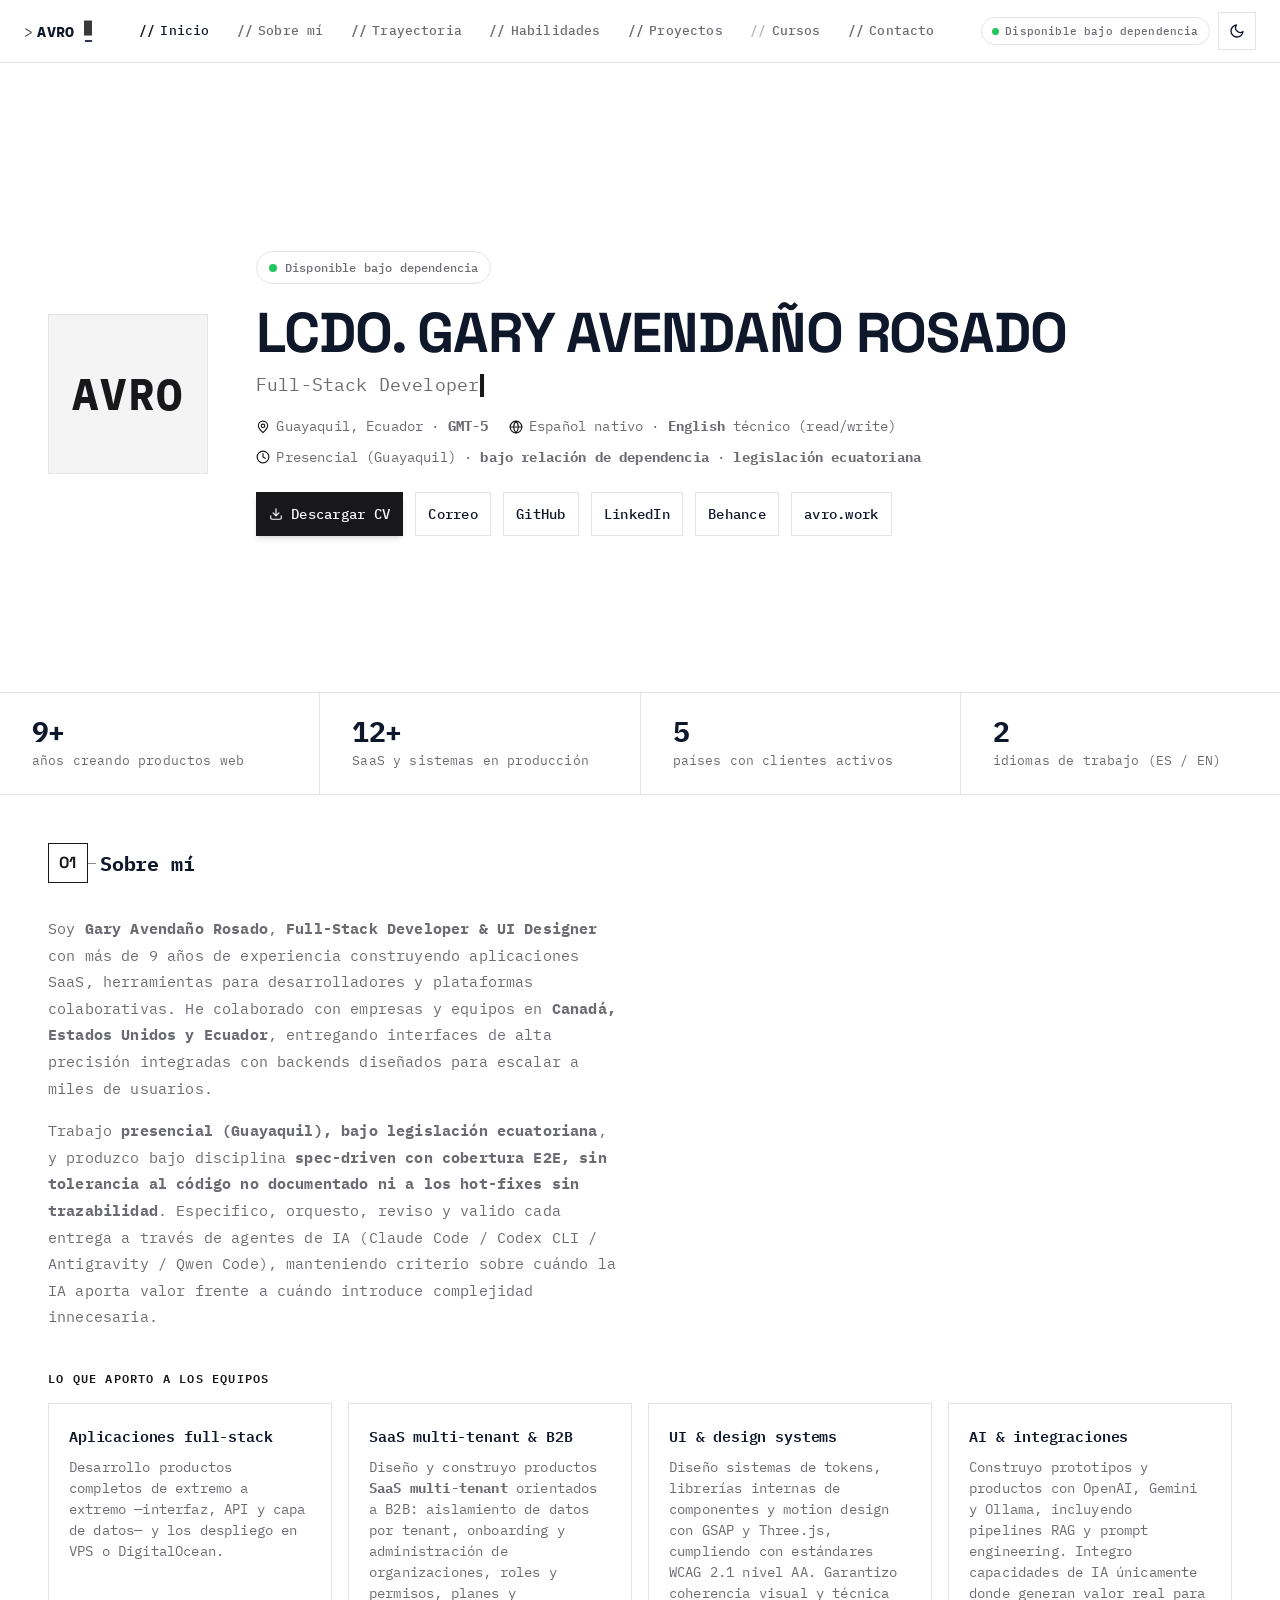
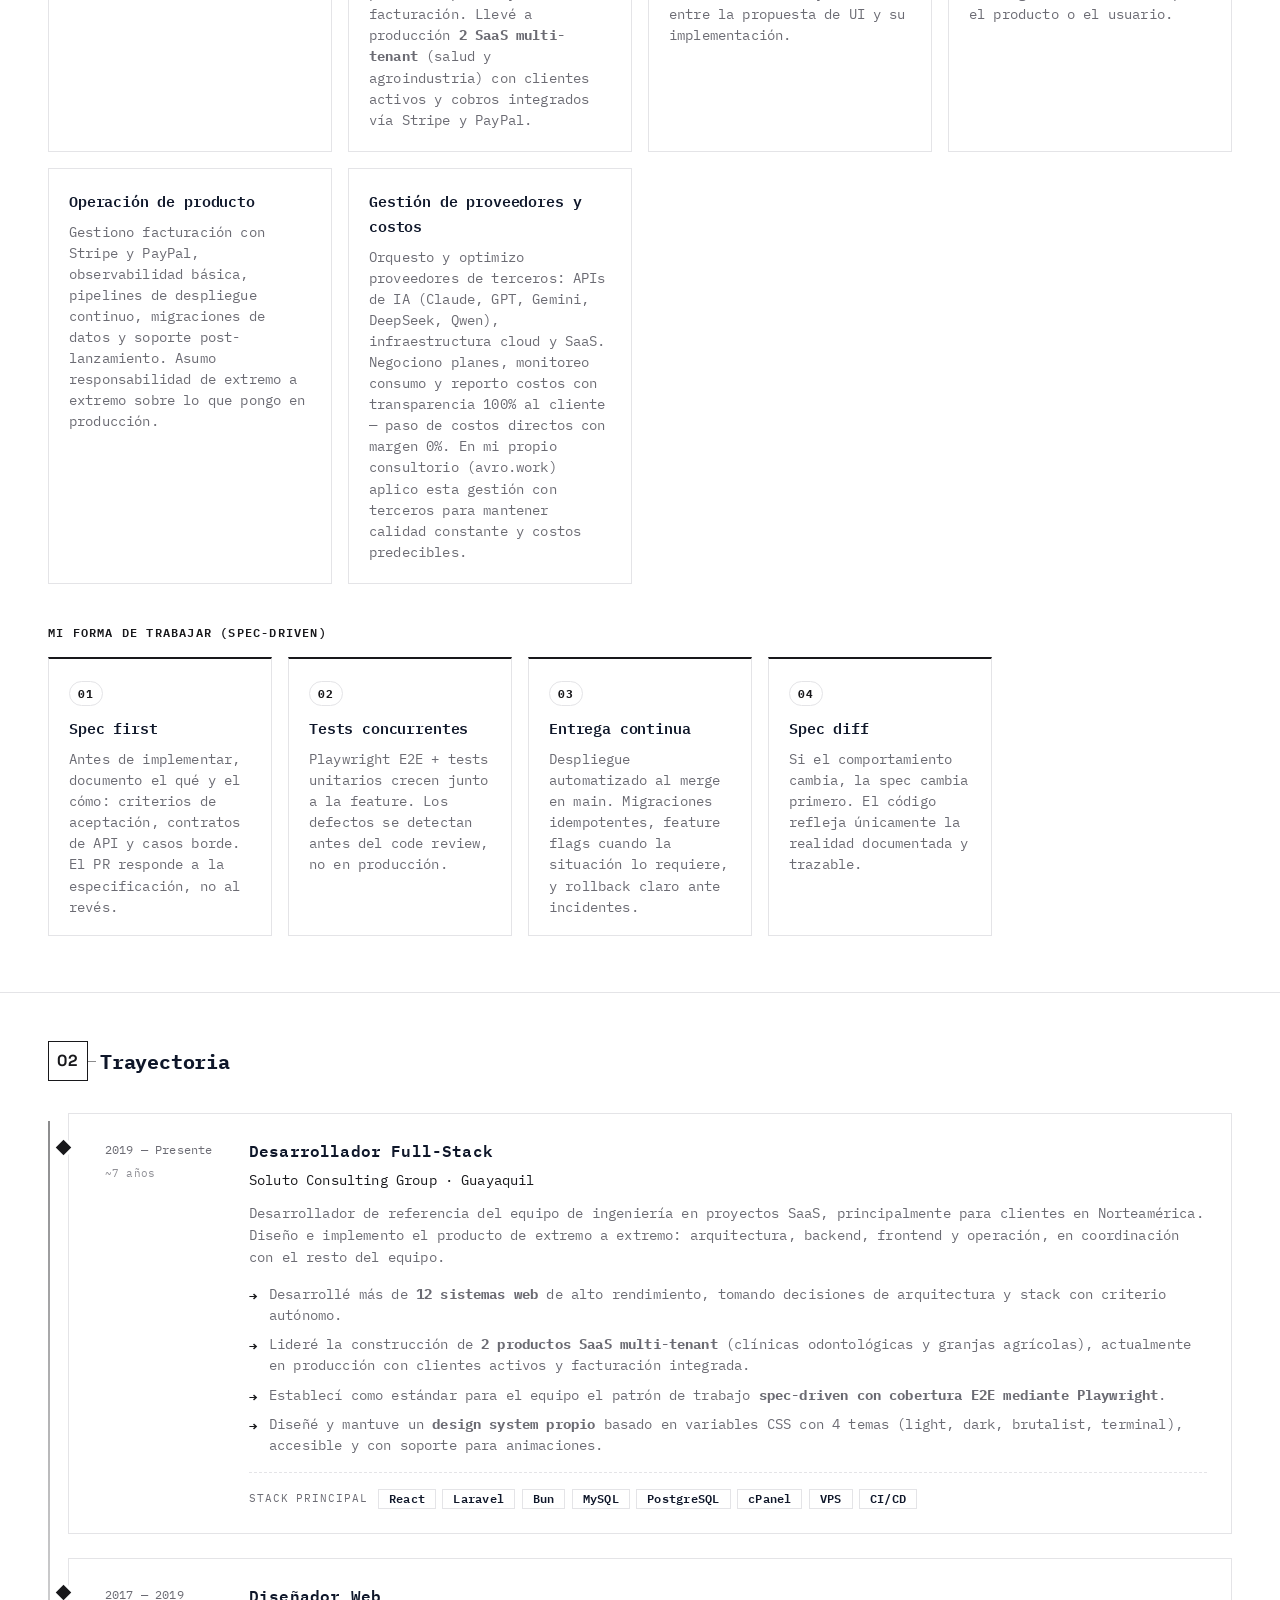
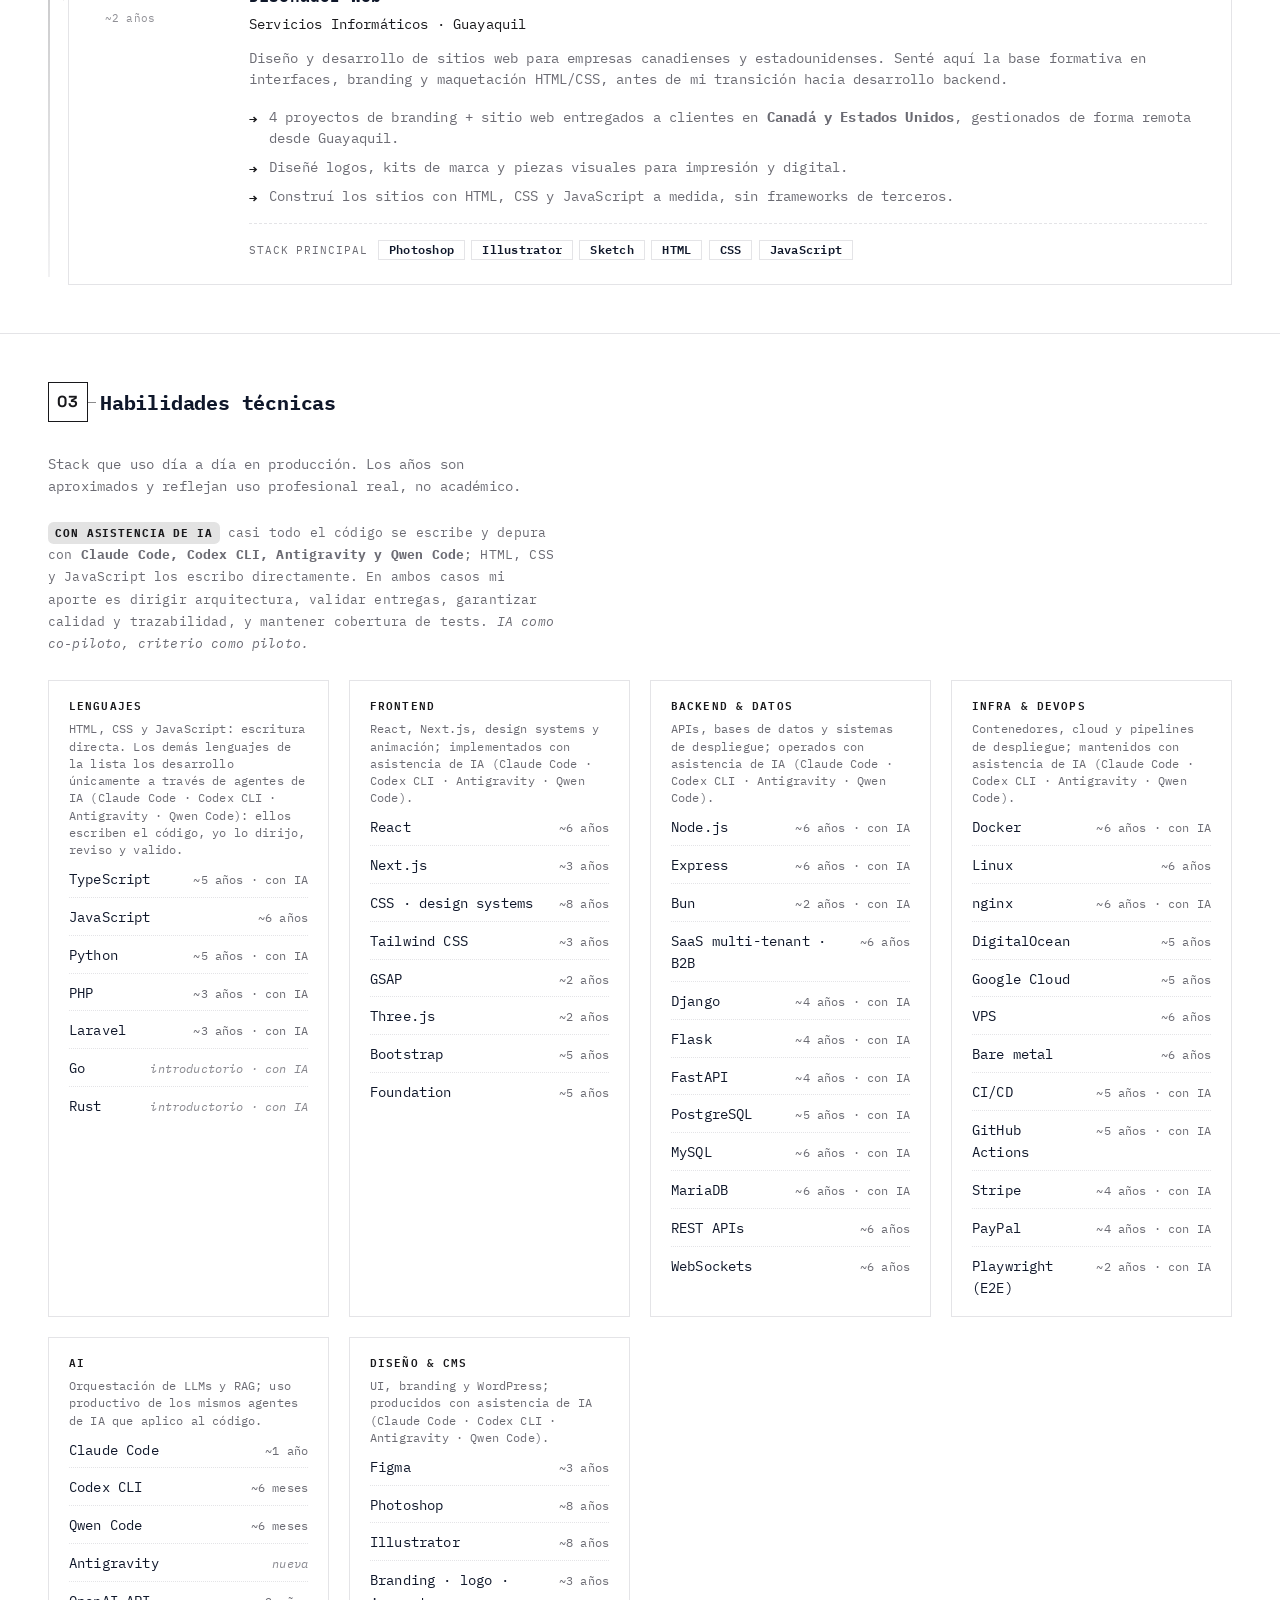
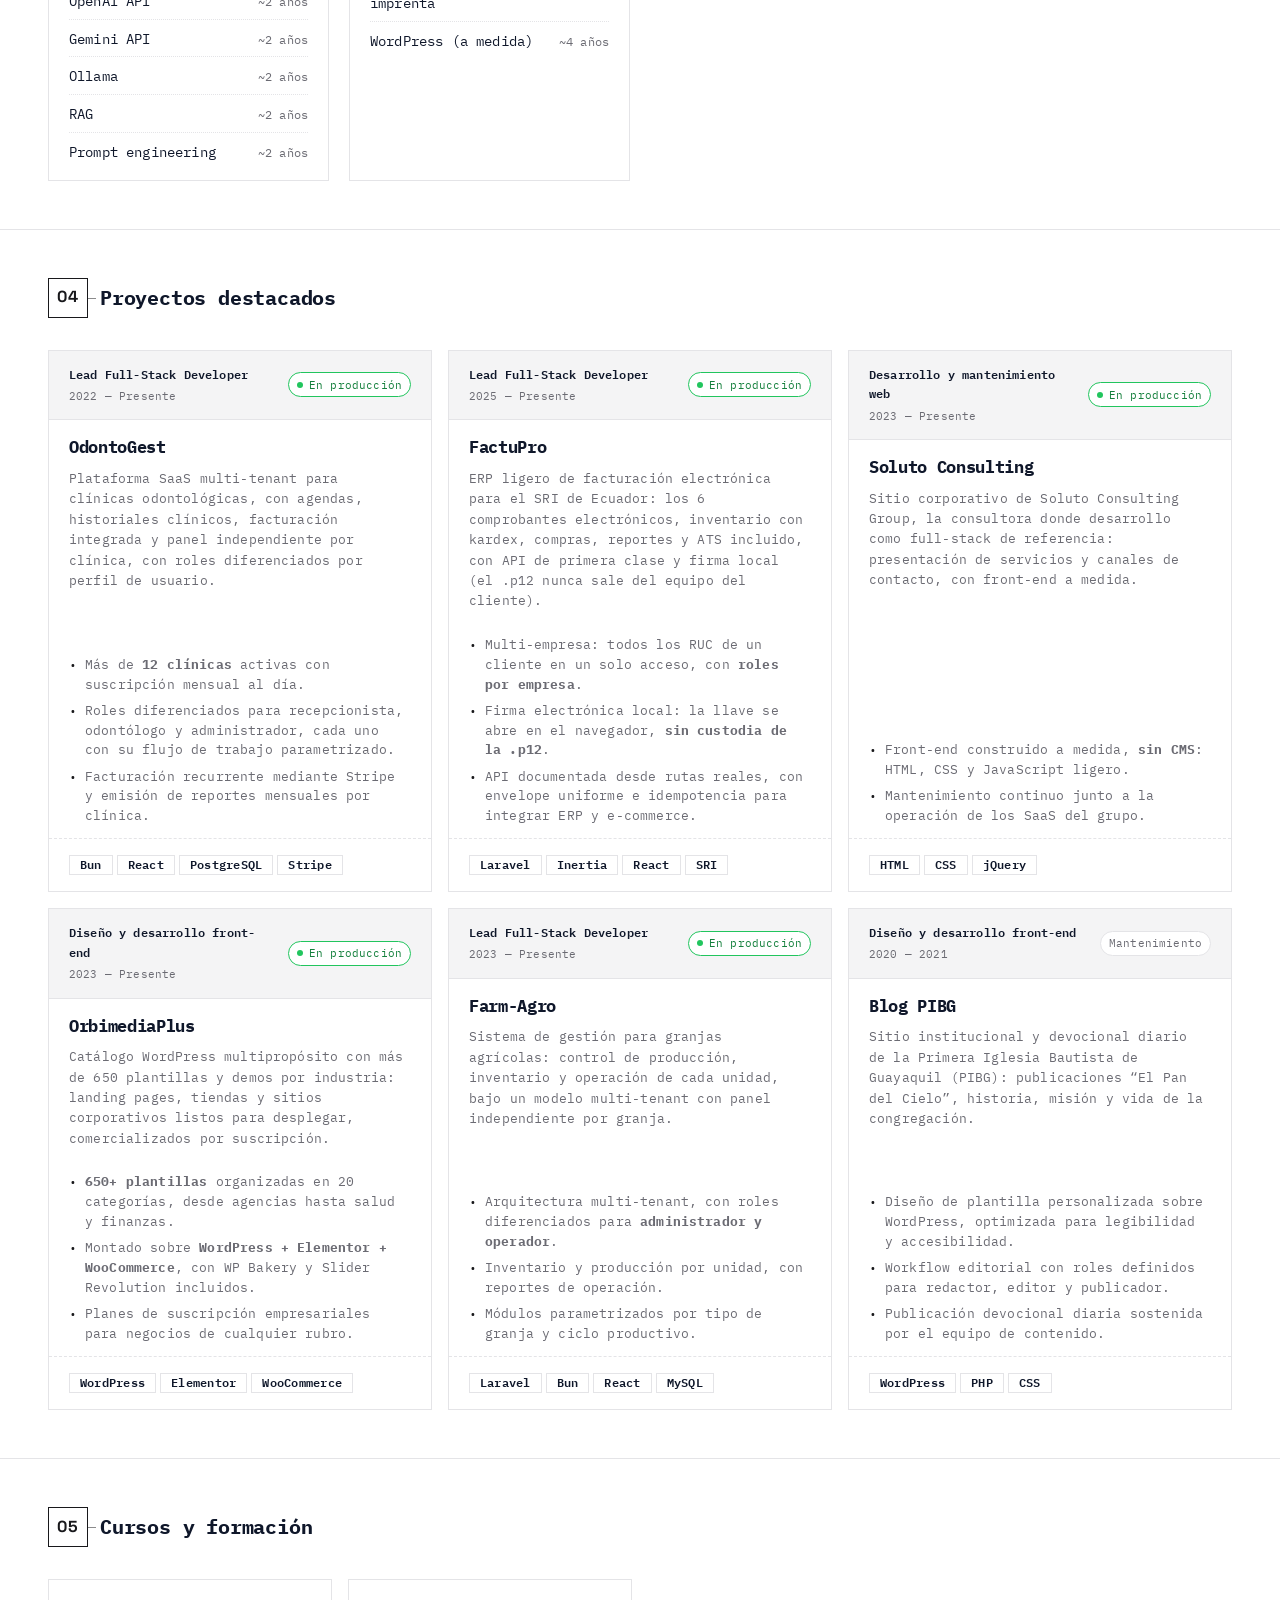
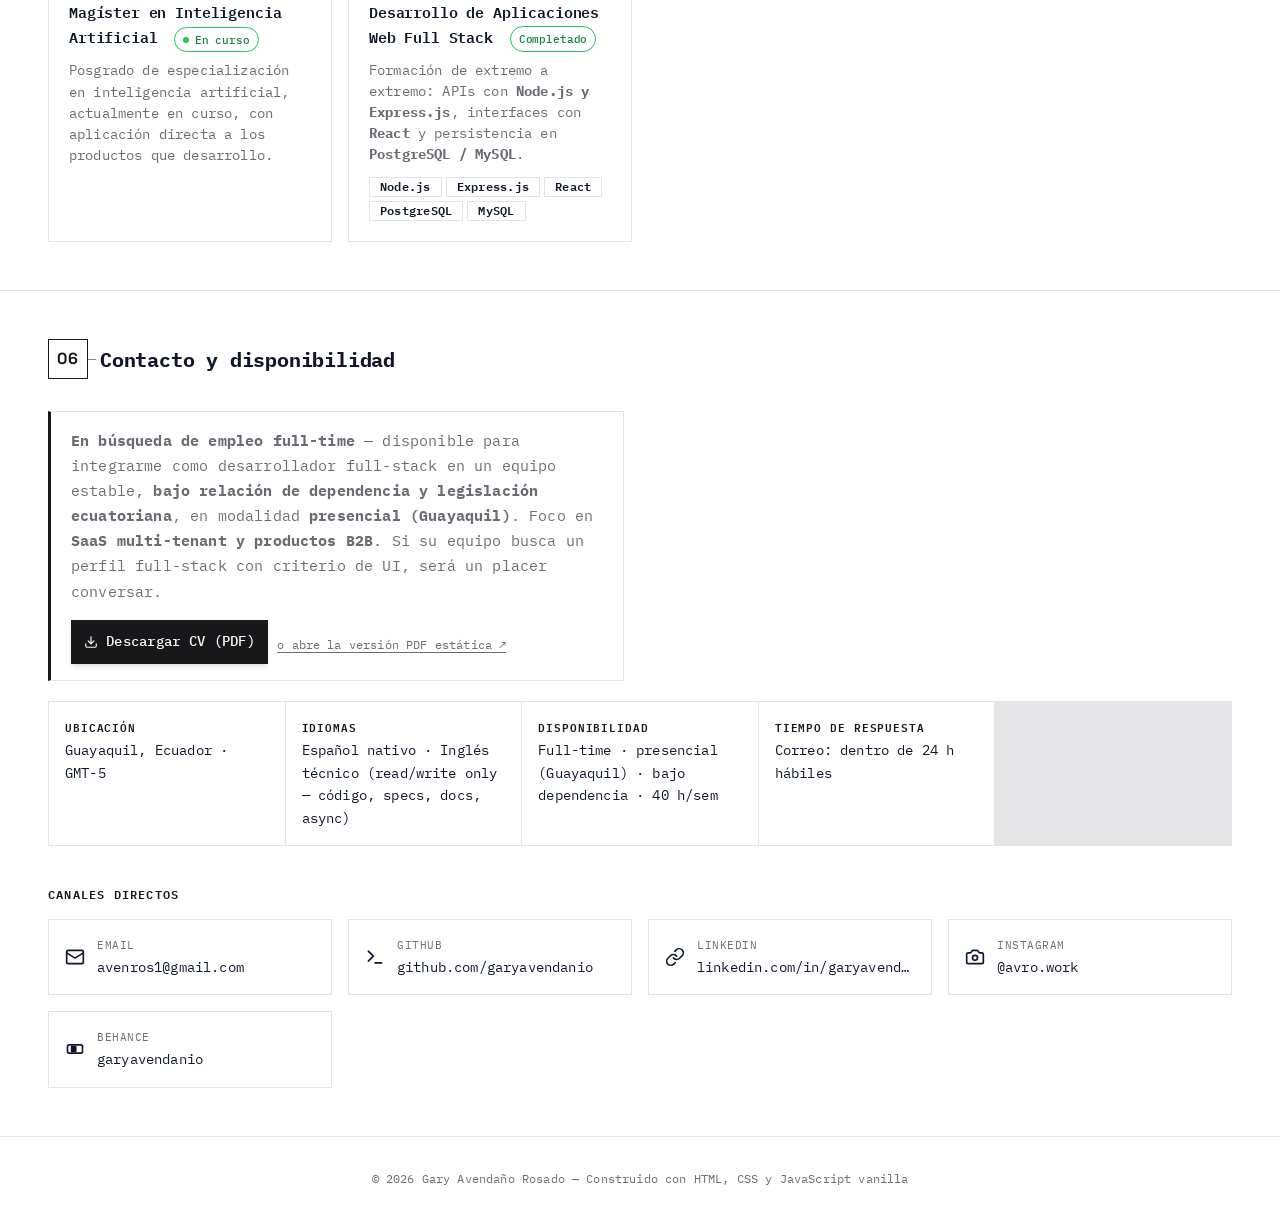
==== commit 5b90c436: "feat(seo): preload del CSS, sameAs avro.work y pulido a11y/contenido - Preload de cv.css para reduci" ====
--- a/index.html
+++ b/index.html
@@ -62,7 +62,8 @@
             "https://github.com/garyavendanio",
             "https://linkedin.com/in/garyavendano",
             "https://www.behance.net/garyavendanio",
-            "https://www.instagram.com/avro.work"
+            "https://www.instagram.com/avro.work",
+            "https://avro.work"
           ],
           "knowsAbout": [
             "Desarrollo Full-Stack",
@@ -107,7 +108,8 @@
     <link rel="preconnect" href="https://fonts.googleapis.com">
     <link rel="preconnect" href="https://fonts.gstatic.com" crossorigin>
     <link href="https://fonts.googleapis.com/css2?family=IBM+Plex+Mono:wght@400;500;600;700&family=Space+Grotesk:wght@500;700&display=swap" rel="stylesheet">
-    <link rel="stylesheet" href="cv.css">
+    <link rel="preload" href="cv.css" as="style" onload="this.rel='stylesheet'">
+    <noscript><link rel="stylesheet" href="cv.css"></noscript>
     <script src="cv.js" defer></script>
 </head>
 <body>
@@ -182,7 +184,7 @@
         <a href="#contact" class="cv-drawer-link" data-num="07"><span class="cv-drawer-num">07</span><span class="cv-drawer-text">Contacto</span><span class="cv-drawer-arrow" aria-hidden="true"><svg width="14" height="14" aria-hidden="true"><use href="#i-arrow-r"/></svg></span></a>
     </nav>
     <div class="cv-drawer-foot">
-        <button class="btn btn-primary cv-btn-cv cv-btn-drawer" id="downloadCV3" type="button" aria-label="Descargar CV en PDF"><svg xmlns="http://www.w3.org/2000/svg" width="14" height="14" viewBox="0 0 24 24" fill="none" stroke="currentColor" stroke-width="2" stroke-linecap="round" stroke-linejoin="round" aria-hidden="true"><path d="M21 15v4a2 2 0 0 1-2 2H5a2 2 0 0 1-2-2v-4"/><polyline points="7 10 12 15 17 10"/><line x1="12" y1="15" x2="12" y2="3"/></svg><span>Descargar CV (PDF)</span></button>
+        <button class="btn btn-primary cv-btn-cv cv-btn-drawer" id="downloadCV3" type="button"><svg xmlns="http://www.w3.org/2000/svg" width="14" height="14" viewBox="0 0 24 24" fill="none" stroke="currentColor" stroke-width="2" stroke-linecap="round" stroke-linejoin="round" aria-hidden="true"><path d="M21 15v4a2 2 0 0 1-2 2H5a2 2 0 0 1-2-2v-4"/><polyline points="7 10 12 15 17 10"/><line x1="12" y1="15" x2="12" y2="3"/></svg><span>Descargar CV (PDF)</span></button>
         <span class="cv-drawer-hint">tap fuera para cerrar · Esc</span>
     </div>
 </div>
@@ -219,7 +221,7 @@
                     </li>
                 </ul>
             <div class="cv-hero-links">
-                <button class="btn btn-primary btn-sm cv-btn-cv" id="downloadCV" type="button" aria-label="Descargar CV en PDF"><svg xmlns="http://www.w3.org/2000/svg" width="14" height="14" viewBox="0 0 24 24" fill="none" stroke="currentColor" stroke-width="2" stroke-linecap="round" stroke-linejoin="round" aria-hidden="true"><path d="M21 15v4a2 2 0 0 1-2 2H5a2 2 0 0 1-2-2v-4"/><polyline points="7 10 12 15 17 10"/><line x1="12" y1="15" x2="12" y2="3"/></svg><span>Descargar CV</span></button>
+                <button class="btn btn-primary btn-sm cv-btn-cv" id="downloadCV" type="button"><svg xmlns="http://www.w3.org/2000/svg" width="14" height="14" viewBox="0 0 24 24" fill="none" stroke="currentColor" stroke-width="2" stroke-linecap="round" stroke-linejoin="round" aria-hidden="true"><path d="M21 15v4a2 2 0 0 1-2 2H5a2 2 0 0 1-2-2v-4"/><polyline points="7 10 12 15 17 10"/><line x1="12" y1="15" x2="12" y2="3"/></svg><span>Descargar CV</span></button>
                 <a href="mailto:avenros1@gmail.com" class="btn btn-outline btn-sm">Correo</a>
                 <a href="https://github.com/garyavendanio" class="btn btn-outline btn-sm" target="_blank" rel="noopener noreferrer">GitHub</a>
                 <a href="https://linkedin.com/in/garyavendano" class="btn btn-outline btn-sm" target="_blank" rel="noopener noreferrer">LinkedIn</a>
@@ -329,7 +331,7 @@
             <article class="cv-timeline-item">
                 <div class="cv-timeline-date">
                     <span class="cv-timeline-range">2019 — Presente</span>
-                    <span class="cv-timeline-len">~6 años</span>
+                    <span class="cv-timeline-len">~7 años</span>
                 </div>
                 <div class="cv-timeline-body">
                     <div class="cv-timeline-role">Desarrollador Full-Stack</div>
@@ -695,7 +697,7 @@
             <p>
                 <strong>En búsqueda de empleo full-time</strong> — disponible para integrarme como desarrollador full-stack en un equipo estable, <strong>bajo relación de dependencia y legislación ecuatoriana</strong>, en modalidad <strong>presencial (Guayaquil)</strong>. Foco en <strong>SaaS multi-tenant y productos B2B</strong>. Si su equipo busca un perfil full-stack con criterio de UI, será un placer conversar.
             </p>
-            <button class="btn btn-primary btn-sm cv-btn-cv-inline" id="downloadCV2" type="button" aria-label="Descargar CV en PDF"><svg xmlns="http://www.w3.org/2000/svg" width="14" height="14" viewBox="0 0 24 24" fill="none" stroke="currentColor" stroke-width="2" stroke-linecap="round" stroke-linejoin="round" aria-hidden="true"><path d="M21 15v4a2 2 0 0 1-2 2H5a2 2 0 0 1-2-2v-4"/><polyline points="7 10 12 15 17 10"/><line x1="12" y1="15" x2="12" y2="3"/></svg><span>Descargar CV (PDF)</span></button>
+            <button class="btn btn-primary btn-sm cv-btn-cv-inline" id="downloadCV2" type="button"><svg xmlns="http://www.w3.org/2000/svg" width="14" height="14" viewBox="0 0 24 24" fill="none" stroke="currentColor" stroke-width="2" stroke-linecap="round" stroke-linejoin="round" aria-hidden="true"><path d="M21 15v4a2 2 0 0 1-2 2H5a2 2 0 0 1-2-2v-4"/><polyline points="7 10 12 15 17 10"/><line x1="12" y1="15" x2="12" y2="3"/></svg><span>Descargar CV (PDF)</span></button>
             <a class="cv-pdf-static" href="cv.pdf" target="_blank" rel="noopener noreferrer">o abre la versión PDF estática ↗</a>
         </div>
 
@@ -727,28 +729,28 @@
                     <span class="cv-contact-value">avenros1@gmail.com</span>
                 </span>
             </a>
-            <a href="https://github.com/garyavendanio" class="cv-contact-item" target="_blank" rel="noopener noreferrer" aria-label="Visitar perfil de GitHub de garyavendanio">
+            <a href="https://github.com/garyavendanio" class="cv-contact-item" target="_blank" rel="noopener noreferrer" aria-label="GitHub: github.com/garyavendanio (abre en nueva pestaña)">
                 <span class="cv-contact-icon"><svg xmlns="http://www.w3.org/2000/svg" width="24" height="24" viewBox="0 0 24 24" fill="none" stroke="currentColor" stroke-width="2" stroke-linecap="round" stroke-linejoin="round"><path d="M12 19h8"/><path d="m4 17 6-6-6-6"/></svg></span>
                 <span class="cv-contact-text">
                     <span class="cv-contact-label">GitHub</span>
                     <span class="cv-contact-value">github.com/garyavendanio</span>
                 </span>
             </a>
-            <a href="https://linkedin.com/in/garyavendano" class="cv-contact-item" target="_blank" rel="noopener noreferrer" aria-label="Visitar perfil de LinkedIn de garyavendano">
+            <a href="https://linkedin.com/in/garyavendano" class="cv-contact-item" target="_blank" rel="noopener noreferrer" aria-label="LinkedIn: linkedin.com/in/garyavendano (abre en nueva pestaña)">
                 <span class="cv-contact-icon"><svg xmlns="http://www.w3.org/2000/svg" width="24" height="24" viewBox="0 0 24 24" fill="none" stroke="currentColor" stroke-width="2" stroke-linecap="round" stroke-linejoin="round"><path d="M10 13a5 5 0 0 0 7.54.54l3-3a5 5 0 0 0-7.07-7.07l-1.72 1.71"/><path d="M14 11a5 5 0 0 0-7.54-.54l-3 3a5 5 0 0 0 7.07 7.07l1.71-1.71"/></svg></span>
                 <span class="cv-contact-text">
                     <span class="cv-contact-label">LinkedIn</span>
                     <span class="cv-contact-value">linkedin.com/in/garyavendano</span>
                 </span>
             </a>
-            <a href="https://www.instagram.com/avro.work" class="cv-contact-item" target="_blank" rel="noopener noreferrer" aria-label="Visitar perfil de Instagram de avro.work">
+            <a href="https://www.instagram.com/avro.work" class="cv-contact-item" target="_blank" rel="noopener noreferrer" aria-label="Instagram: @avro.work (abre en nueva pestaña)">
                 <span class="cv-contact-icon"><svg xmlns="http://www.w3.org/2000/svg" width="24" height="24" viewBox="0 0 24 24" fill="none" stroke="currentColor" stroke-width="2" stroke-linecap="round" stroke-linejoin="round"><path d="M13.997 4a2 2 0 0 1 1.76 1.05l.486.9A2 2 0 0 0 18.003 7H20a2 2 0 0 1 2 2v9a2 2 0 0 1-2 2H4a2 2 0 0 1-2-2V9a2 2 0 0 1 2-2h1.997a2 2 0 0 0 1.759-1.048l.489-.904A2 2 0 0 1 10.004 4z"/><circle cx="12" cy="13" r="3"/></svg></span>
                 <span class="cv-contact-text">
                     <span class="cv-contact-label">Instagram</span>
                     <span class="cv-contact-value">@avro.work</span>
                 </span>
             </a>
-            <a href="https://www.behance.net/garyavendanio" class="cv-contact-item" target="_blank" rel="noopener noreferrer" aria-label="Visitar perfil de Behance de garyavendanio">
+            <a href="https://www.behance.net/garyavendanio" class="cv-contact-item" target="_blank" rel="noopener noreferrer" aria-label="Behance: garyavendanio (abre en nueva pestaña)">
                 <span class="cv-contact-icon"><svg xmlns="http://www.w3.org/2000/svg" width="24" height="24" viewBox="0 0 24 24" fill="none" stroke="currentColor" stroke-width="2" stroke-linecap="round" stroke-linejoin="round"><path d="M21 11.354V9a2 2 0 0 0-2-2H5a2 2 0 0 0-2 2v6a2 2 0 0 0 2 2h14a2 2 0 0 0 2-2v-2.354"/><path d="M12 11H8v2h4a1 1 0 0 0 0-2z"/><path d="M12 9H8v2h4a1 1 0 0 0 0-2z"/><path d="M12 13H8v2h4a1 1 0 0 0 0-2z"/></svg></span>
                 <span class="cv-contact-text">
                     <span class="cv-contact-label">Behance</span>
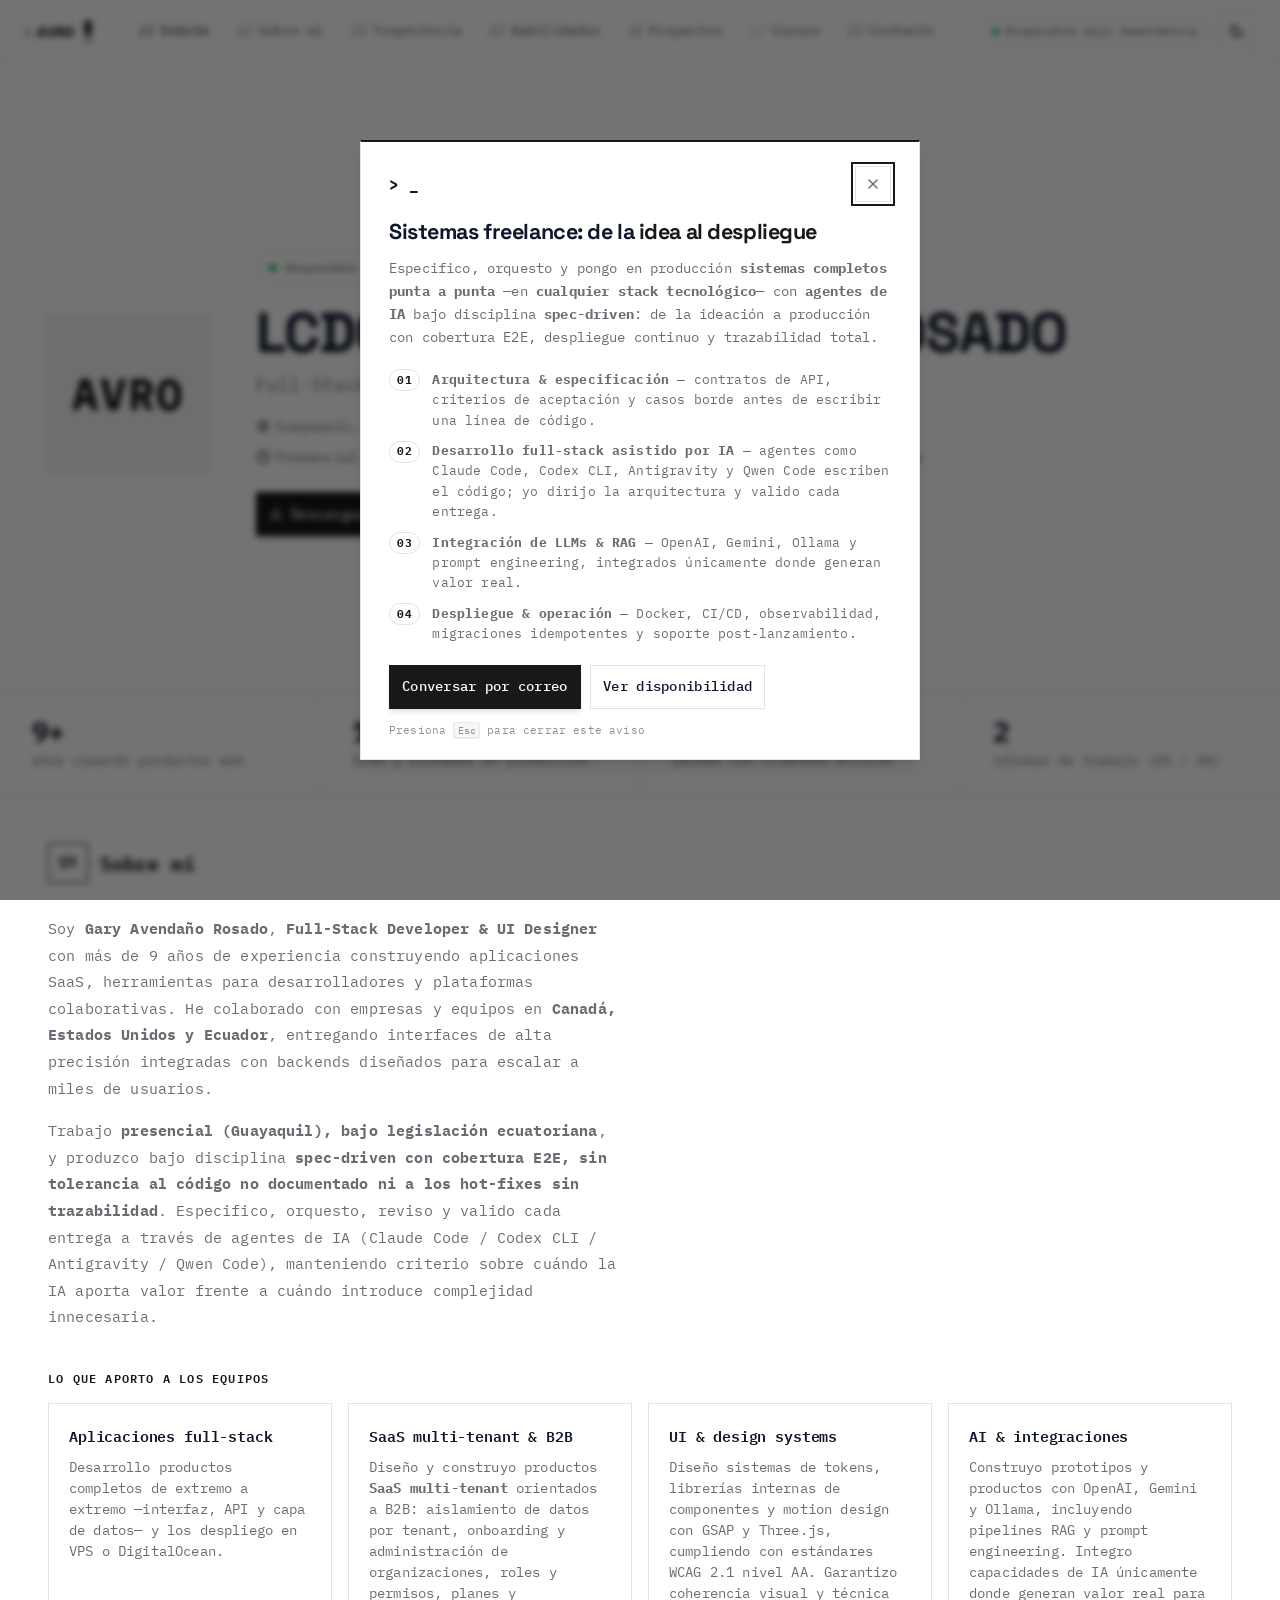
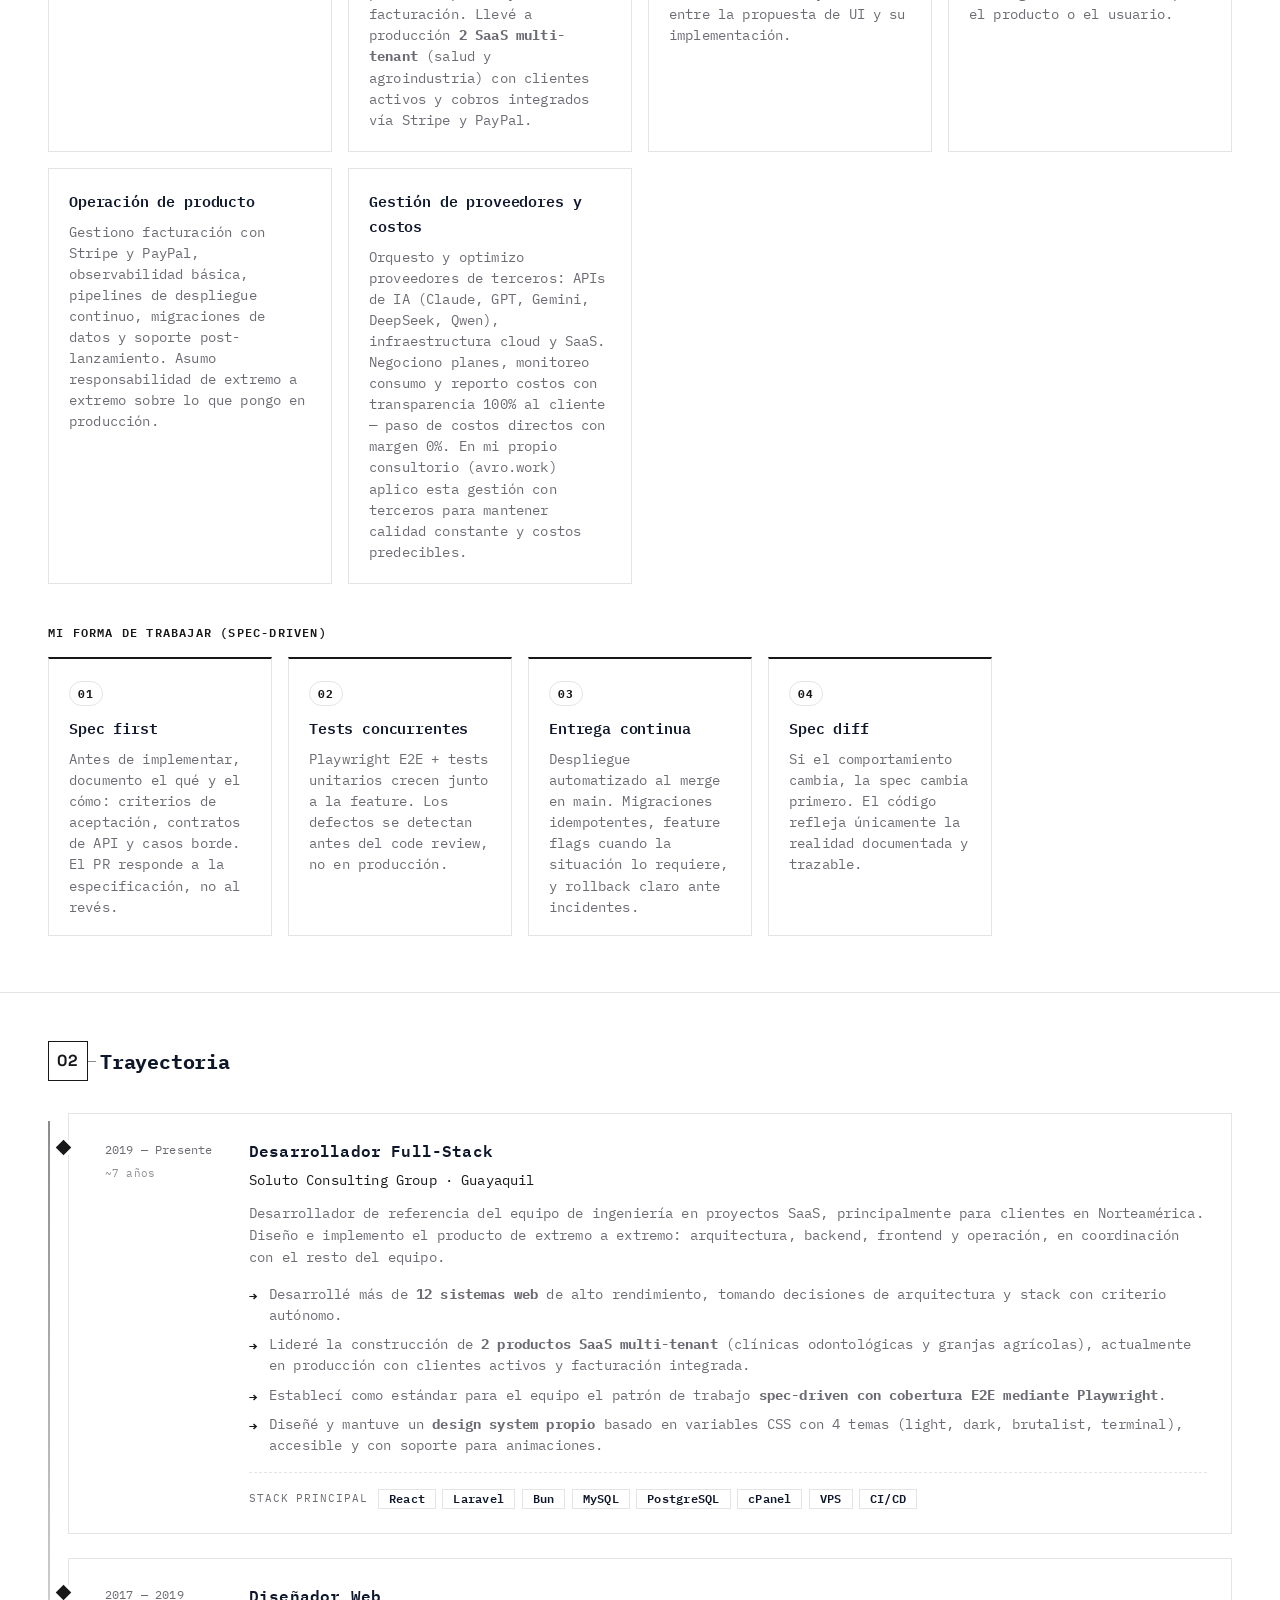
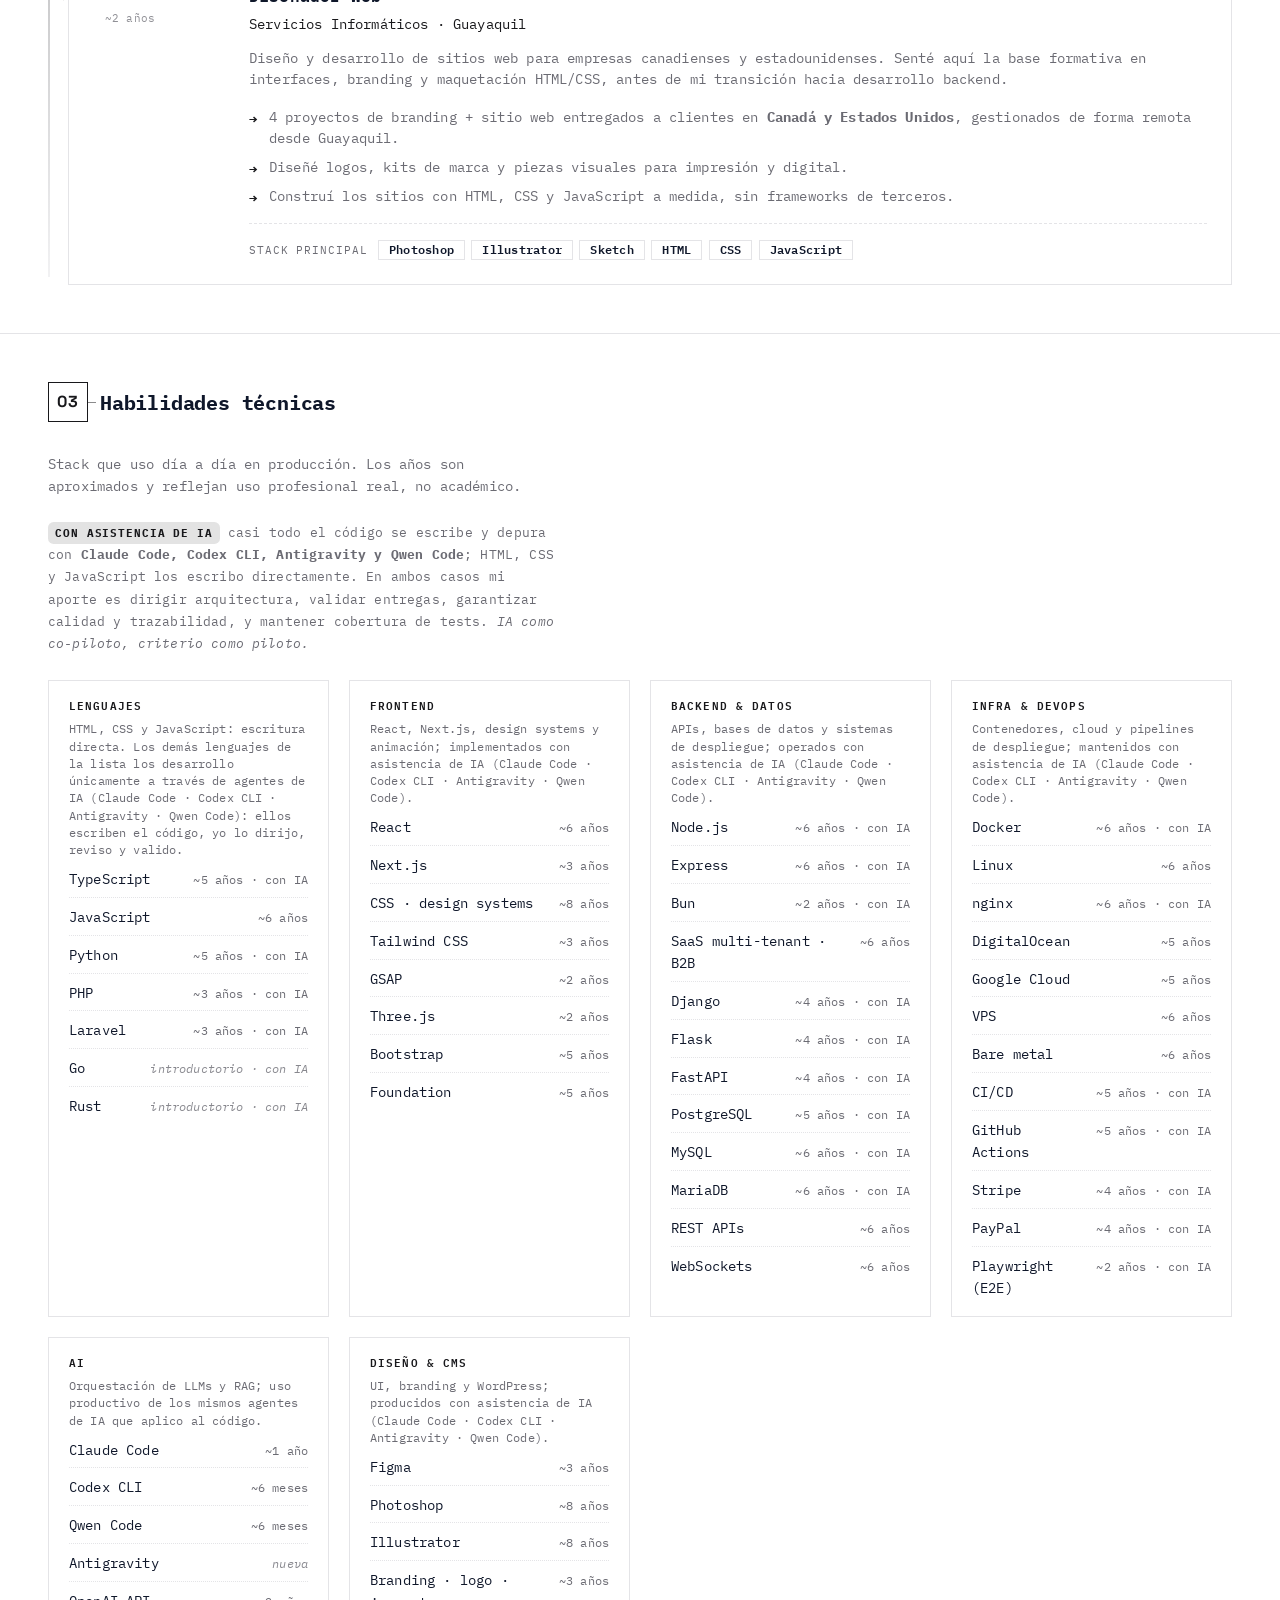
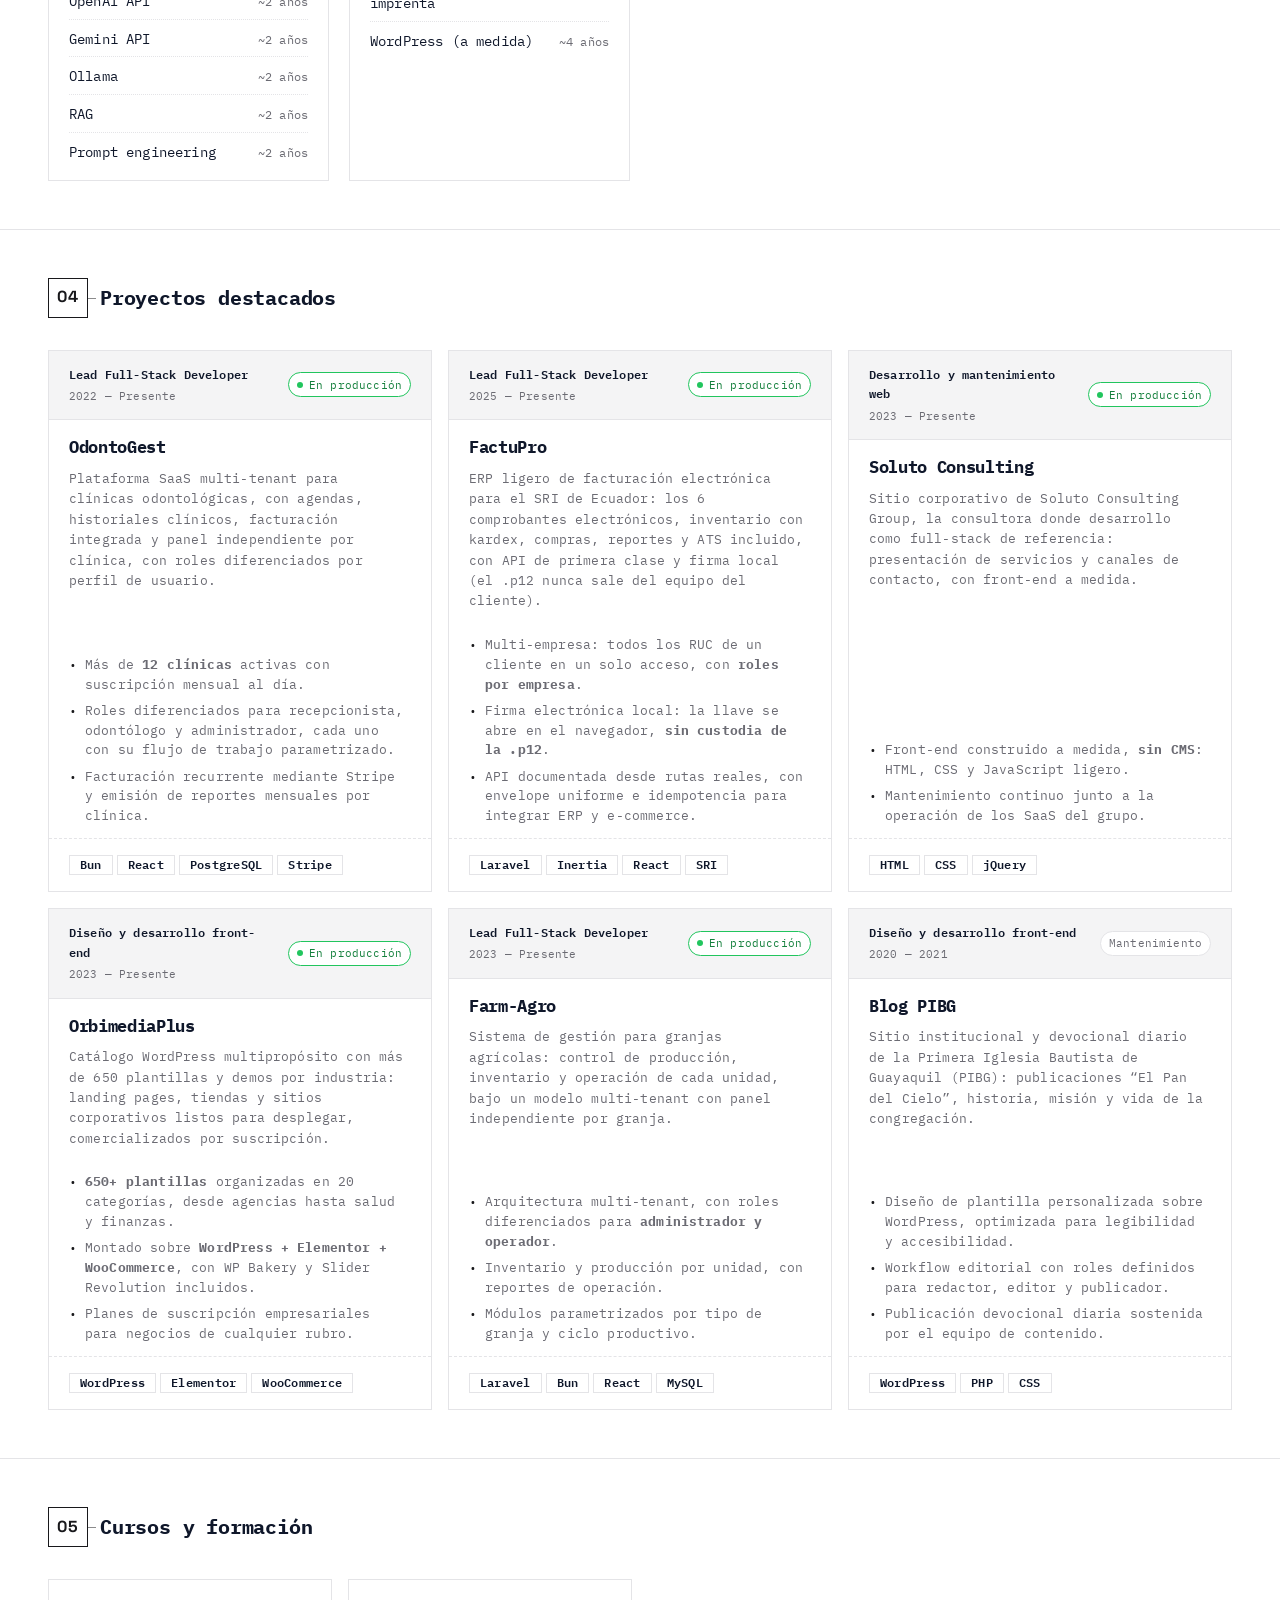
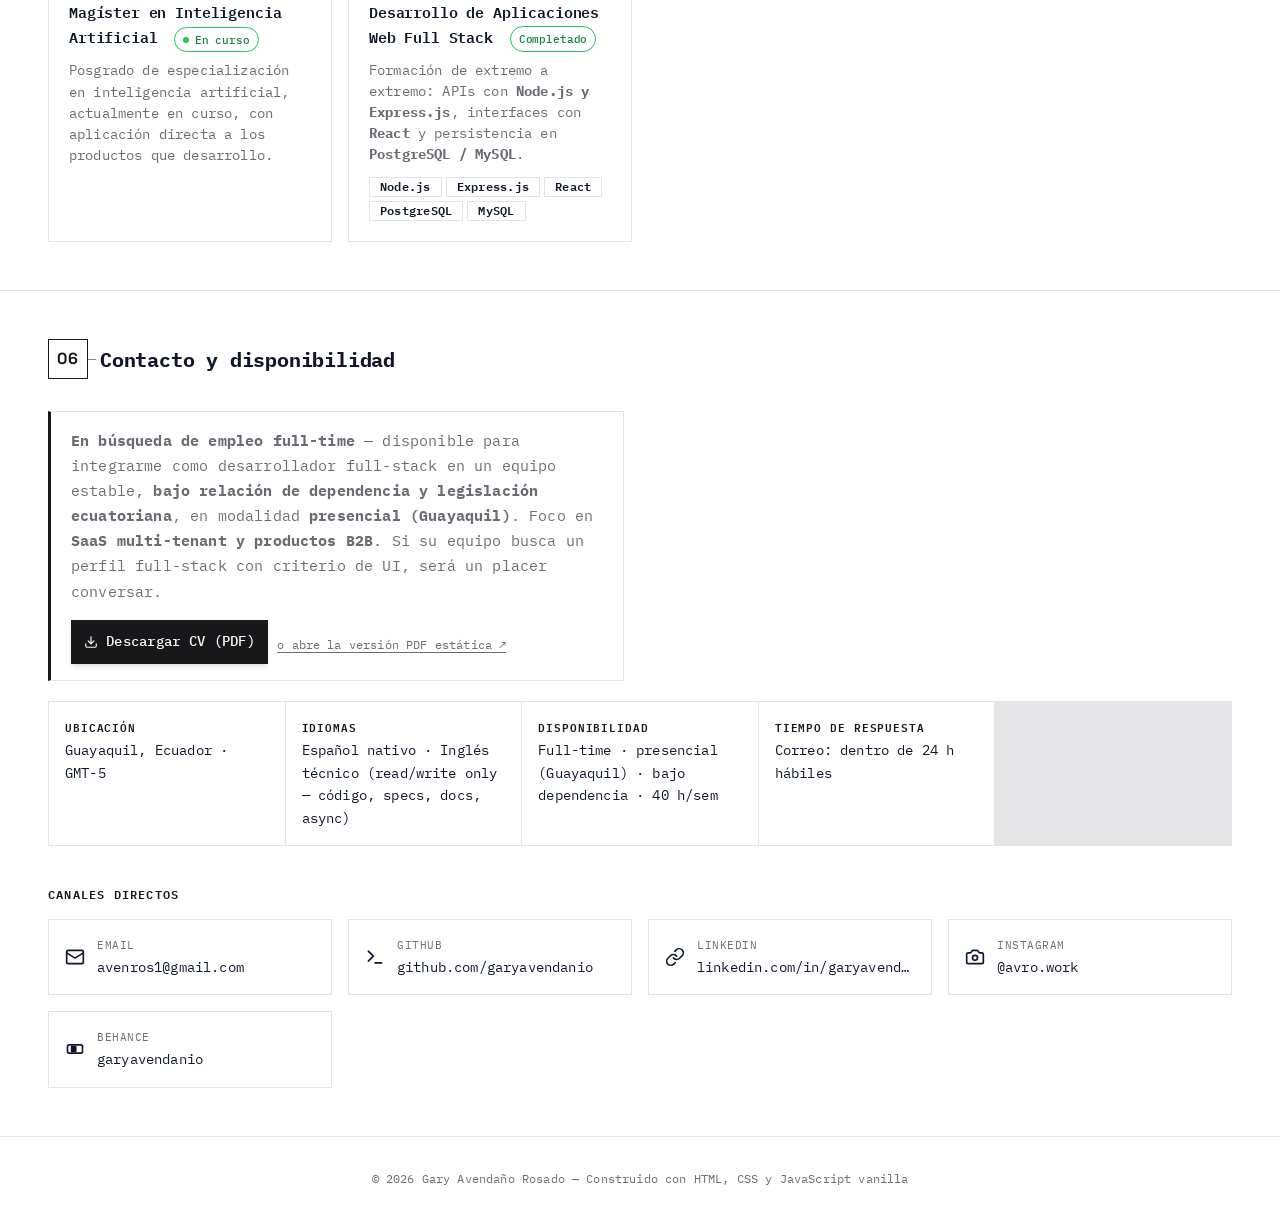
==== commit b52898da: "feat(ui): modal de entrada con servicios freelance (idea → despliegue) - Modal de bienvenida al siti" ====
--- a/index.html
+++ b/index.html
@@ -191,6 +191,46 @@
 <!-- Backdrop for drawer focus + click-outside close -->
 <div class="cv-drawer-backdrop" id="cvDrawerBackdrop" aria-hidden="true"></div>
 
+<!-- ===== MODAL DE ENTRADA — Servicios freelance ===== -->
+<div class="cv-modal-backdrop" id="cvIntroBackdrop" aria-hidden="true"></div>
+<div class="cv-modal" id="cvIntroModal" role="dialog" aria-modal="true" aria-labelledby="cvIntroTitle" data-open="false">
+    <div class="cv-modal-inner">
+        <div class="cv-modal-head">
+            <span class="cv-modal-prompt" aria-hidden="true">&gt; _</span>
+            <button class="cv-modal-close" id="cvIntroClose" type="button" aria-label="Cerrar anuncio">
+                <svg xmlns="http://www.w3.org/2000/svg" width="16" height="16" viewBox="0 0 24 24" fill="none" stroke="currentColor" stroke-width="2" stroke-linecap="round" stroke-linejoin="round" aria-hidden="true"><line x1="18" y1="6" x2="6" y2="18"/><line x1="6" y1="6" x2="18" y2="18"/></svg>
+            </button>
+        </div>
+        <h2 class="cv-modal-title" id="cvIntroTitle">Sistemas freelance: de la <span class="cv-modal-title-accent">idea al despliegue</span></h2>
+        <p class="cv-modal-lead">
+            Especifico, orquesto y pongo en producción <strong>sistemas completos punta a punta</strong> —en <strong>cualquier stack tecnológico</strong>— con <strong>agentes de IA</strong> bajo disciplina <strong>spec-driven</strong>: de la ideación a producción con cobertura E2E, despliegue continuo y trazabilidad total.
+        </p>
+        <ul class="cv-modal-points">
+            <li>
+                <span class="cv-modal-num" aria-hidden="true">01</span>
+                <span><strong>Arquitectura &amp; especificación</strong> — contratos de API, criterios de aceptación y casos borde antes de escribir una línea de código.</span>
+            </li>
+            <li>
+                <span class="cv-modal-num" aria-hidden="true">02</span>
+                <span><strong>Desarrollo full-stack asistido por IA</strong> — agentes como Claude Code, Codex CLI, Antigravity y Qwen Code escriben el código; yo dirijo la arquitectura y valido cada entrega.</span>
+            </li>
+            <li>
+                <span class="cv-modal-num" aria-hidden="true">03</span>
+                <span><strong>Integración de LLMs &amp; RAG</strong> — OpenAI, Gemini, Ollama y prompt engineering, integrados únicamente donde generan valor real.</span>
+            </li>
+            <li>
+                <span class="cv-modal-num" aria-hidden="true">04</span>
+                <span><strong>Despliegue &amp; operación</strong> — Docker, CI/CD, observabilidad, migraciones idempotentes y soporte post-lanzamiento.</span>
+            </li>
+        </ul>
+        <div class="cv-modal-actions">
+            <a href="mailto:avenros1@gmail.com?subject=Proyecto%20freelance" class="btn btn-primary">Conversar por correo</a>
+            <a href="#contact" class="btn btn-outline" data-modal-close>Ver disponibilidad</a>
+        </div>
+        <p class="cv-modal-hint">Presiona <kbd>Esc</kbd> para cerrar este aviso</p>
+    </div>
+</div>
+
 <!-- ===== MAIN ===== -->
 <main class="cv-main">
 
--- a/cv.css
+++ b/cv.css
@@ -193,7 +193,7 @@
 .cv-btn-drawer{width:100%;margin-bottom:.75rem}
 .cv-drawer-backdrop{position:fixed;inset:0;z-index:55;background:rgba(0,0,0,0);pointer-events:none;transition:background 200ms ease}
 .cv-drawer-backdrop[data-open=true]{pointer-events:auto;background:rgba(0,0,0,.35)}
-body.drawer-open{overflow:hidden}
+body.drawer-open,body.modal-open{overflow:hidden}
 .cv-contact-icon svg{width:1.25rem;height:1.25rem;display:block}
 #themeToggle svg{display:block;width:16px;height:16px}
 .cv-main{margin-left:0}
@@ -853,3 +853,40 @@
   .cv-print-cover-contact{list-style:none;margin:1.6rem 0 0;padding:0;font-size:.85rem;color:#111}
   .cv-print-cover-contact li{margin:.25rem 0}
 }
+
+/* =====================================================
+   INTRO MODAL — anuncio de servicios freelance
+   ===================================================== */
+.cv-modal-backdrop{position:fixed;inset:0;z-index:70;background:rgba(0,0,0,.55);backdrop-filter:blur(3px);-webkit-backdrop-filter:blur(3px);opacity:0;visibility:hidden;transition:opacity 240ms ease,visibility 0s linear 240ms}
+.cv-modal-backdrop[data-open=true]{opacity:1;visibility:visible;transition:opacity 240ms ease,visibility 0s linear 0s}
+.cv-modal{position:fixed;inset:0;z-index:71;display:flex;align-items:center;justify-content:center;padding:1rem;opacity:0;visibility:hidden;transform:translateY(12px) scale(.98);transition:opacity 240ms ease,transform 240ms ease,visibility 0s linear 240ms;pointer-events:none}
+.cv-modal[data-open=true]{opacity:1;visibility:visible;transform:translateY(0) scale(1);transition:opacity 240ms ease,transform 240ms ease,visibility 0s linear 0s;pointer-events:auto}
+.cv-modal-inner{width:min(560px,100%);max-height:min(86vh,86dvh);overflow-y:auto;background:var(--card);border:1px solid var(--border);border-top:2px solid var(--primary);border-radius:var(--radius);box-shadow:var(--shadow-lg);padding:1.5rem 1.75rem 1.25rem}
+[data-theme=terminal] .cv-modal-inner{box-shadow:0 0 24px rgba(0,255,65,.18),var(--shadow-lg)}
+[data-theme=dark] .cv-modal-inner{box-shadow:0 0 24px rgba(0,255,200,.12),var(--shadow-lg)}
+[data-theme=brutalist] .cv-modal-inner{box-shadow:8px 8px 0 0 #111}
+.cv-modal-head{display:flex;align-items:center;justify-content:space-between;margin-bottom:1rem}
+.cv-modal-prompt{font-family:'IBM Plex Mono',ui-monospace,monospace;font-weight:700;color:var(--primary-text,var(--primary));animation:cursor-blink 1s steps(2) infinite}
+.cv-modal-close{display:inline-flex;align-items:center;justify-content:center;width:2.25rem;height:2.25rem;border:1px solid var(--border);background:var(--background);color:var(--muted-foreground);transition:background 150ms,color 150ms,border-color 150ms;border-radius:var(--radius)}
+.cv-modal-close:hover{background:var(--accent);color:var(--accent-foreground);border-color:var(--ring)}
+.cv-modal-close:focus-visible{outline:2px solid var(--ring);outline-offset:2px}
+.cv-modal-title{font-family:var(--font-display);font-size:1.35rem;font-weight:700;letter-spacing:-.02em;line-height:1.25;margin-bottom:.75rem}
+.cv-modal-title-accent{color:var(--primary-text,var(--primary))}
+[data-theme=dark] .cv-modal-title-accent,[data-theme=terminal] .cv-modal-title-accent{color:var(--glow-cyan)}
+[data-theme=terminal] .cv-modal-title-accent{color:var(--glow-green)}
+.cv-modal-lead{font-size:.875rem;line-height:1.65;color:var(--muted-foreground);margin-bottom:1.25rem}
+.cv-modal-points{list-style:none;margin:0 0 1.25rem;padding:0;display:flex;flex-direction:column;gap:.6rem}
+.cv-modal-points li{display:flex;gap:.75rem;align-items:baseline;font-size:.82rem;line-height:1.55;color:var(--muted-foreground)}
+.cv-modal-num{flex-shrink:0;font-family:'IBM Plex Mono',ui-monospace,monospace;font-size:.68rem;font-weight:700;letter-spacing:.05em;color:var(--primary-text,var(--primary));border:1px solid var(--border);border-radius:999px;padding:.1rem .45rem;background:var(--background);font-variant-numeric:tabular-nums}
+.cv-modal-actions{display:flex;flex-wrap:wrap;gap:.6rem;margin-bottom:.75rem}
+.cv-modal-hint{font-size:.7rem;color:var(--muted-foreground);opacity:.75}
+.cv-modal-hint kbd{font-family:inherit;font-size:.65rem;border:1px solid var(--border);border-bottom-width:2px;border-radius:3px;padding:0 .3em;background:var(--muted)}
+@media (max-width: 768px){
+  .cv-modal{padding:.75rem;align-items:flex-end}
+  .cv-modal-inner{max-height:88dvh;padding:1.25rem 1.25rem 1.1rem}
+  .cv-modal-title{font-size:1.15rem}
+  .cv-modal-actions .btn{flex:1}
+}
+@media print{
+  .cv-modal,.cv-modal-backdrop{display:none!important}
+}
--- a/cv.css
+++ b/cv.css
@@ -193,7 +193,7 @@
 .cv-btn-drawer{width:100%;margin-bottom:.75rem}
 .cv-drawer-backdrop{position:fixed;inset:0;z-index:55;background:rgba(0,0,0,0);pointer-events:none;transition:background 200ms ease}
 .cv-drawer-backdrop[data-open=true]{pointer-events:auto;background:rgba(0,0,0,.35)}
-body.drawer-open{overflow:hidden}
+body.drawer-open,body.modal-open{overflow:hidden}
 .cv-contact-icon svg{width:1.25rem;height:1.25rem;display:block}
 #themeToggle svg{display:block;width:16px;height:16px}
 .cv-main{margin-left:0}
@@ -853,3 +853,40 @@
   .cv-print-cover-contact{list-style:none;margin:1.6rem 0 0;padding:0;font-size:.85rem;color:#111}
   .cv-print-cover-contact li{margin:.25rem 0}
 }
+
+/* =====================================================
+   INTRO MODAL — anuncio de servicios freelance
+   ===================================================== */
+.cv-modal-backdrop{position:fixed;inset:0;z-index:70;background:rgba(0,0,0,.55);backdrop-filter:blur(3px);-webkit-backdrop-filter:blur(3px);opacity:0;visibility:hidden;transition:opacity 240ms ease,visibility 0s linear 240ms}
+.cv-modal-backdrop[data-open=true]{opacity:1;visibility:visible;transition:opacity 240ms ease,visibility 0s linear 0s}
+.cv-modal{position:fixed;inset:0;z-index:71;display:flex;align-items:center;justify-content:center;padding:1rem;opacity:0;visibility:hidden;transform:translateY(12px) scale(.98);transition:opacity 240ms ease,transform 240ms ease,visibility 0s linear 240ms;pointer-events:none}
+.cv-modal[data-open=true]{opacity:1;visibility:visible;transform:translateY(0) scale(1);transition:opacity 240ms ease,transform 240ms ease,visibility 0s linear 0s;pointer-events:auto}
+.cv-modal-inner{width:min(560px,100%);max-height:min(86vh,86dvh);overflow-y:auto;background:var(--card);border:1px solid var(--border);border-top:2px solid var(--primary);border-radius:var(--radius);box-shadow:var(--shadow-lg);padding:1.5rem 1.75rem 1.25rem}
+[data-theme=terminal] .cv-modal-inner{box-shadow:0 0 24px rgba(0,255,65,.18),var(--shadow-lg)}
+[data-theme=dark] .cv-modal-inner{box-shadow:0 0 24px rgba(0,255,200,.12),var(--shadow-lg)}
+[data-theme=brutalist] .cv-modal-inner{box-shadow:8px 8px 0 0 #111}
+.cv-modal-head{display:flex;align-items:center;justify-content:space-between;margin-bottom:1rem}
+.cv-modal-prompt{font-family:'IBM Plex Mono',ui-monospace,monospace;font-weight:700;color:var(--primary-text,var(--primary));animation:cursor-blink 1s steps(2) infinite}
+.cv-modal-close{display:inline-flex;align-items:center;justify-content:center;width:2.25rem;height:2.25rem;border:1px solid var(--border);background:var(--background);color:var(--muted-foreground);transition:background 150ms,color 150ms,border-color 150ms;border-radius:var(--radius)}
+.cv-modal-close:hover{background:var(--accent);color:var(--accent-foreground);border-color:var(--ring)}
+.cv-modal-close:focus-visible{outline:2px solid var(--ring);outline-offset:2px}
+.cv-modal-title{font-family:var(--font-display);font-size:1.35rem;font-weight:700;letter-spacing:-.02em;line-height:1.25;margin-bottom:.75rem}
+.cv-modal-title-accent{color:var(--primary-text,var(--primary))}
+[data-theme=dark] .cv-modal-title-accent,[data-theme=terminal] .cv-modal-title-accent{color:var(--glow-cyan)}
+[data-theme=terminal] .cv-modal-title-accent{color:var(--glow-green)}
+.cv-modal-lead{font-size:.875rem;line-height:1.65;color:var(--muted-foreground);margin-bottom:1.25rem}
+.cv-modal-points{list-style:none;margin:0 0 1.25rem;padding:0;display:flex;flex-direction:column;gap:.6rem}
+.cv-modal-points li{display:flex;gap:.75rem;align-items:baseline;font-size:.82rem;line-height:1.55;color:var(--muted-foreground)}
+.cv-modal-num{flex-shrink:0;font-family:'IBM Plex Mono',ui-monospace,monospace;font-size:.68rem;font-weight:700;letter-spacing:.05em;color:var(--primary-text,var(--primary));border:1px solid var(--border);border-radius:999px;padding:.1rem .45rem;background:var(--background);font-variant-numeric:tabular-nums}
+.cv-modal-actions{display:flex;flex-wrap:wrap;gap:.6rem;margin-bottom:.75rem}
+.cv-modal-hint{font-size:.7rem;color:var(--muted-foreground);opacity:.75}
+.cv-modal-hint kbd{font-family:inherit;font-size:.65rem;border:1px solid var(--border);border-bottom-width:2px;border-radius:3px;padding:0 .3em;background:var(--muted)}
+@media (max-width: 768px){
+  .cv-modal{padding:.75rem;align-items:flex-end}
+  .cv-modal-inner{max-height:88dvh;padding:1.25rem 1.25rem 1.1rem}
+  .cv-modal-title{font-size:1.15rem}
+  .cv-modal-actions .btn{flex:1}
+}
+@media print{
+  .cv-modal,.cv-modal-backdrop{display:none!important}
+}
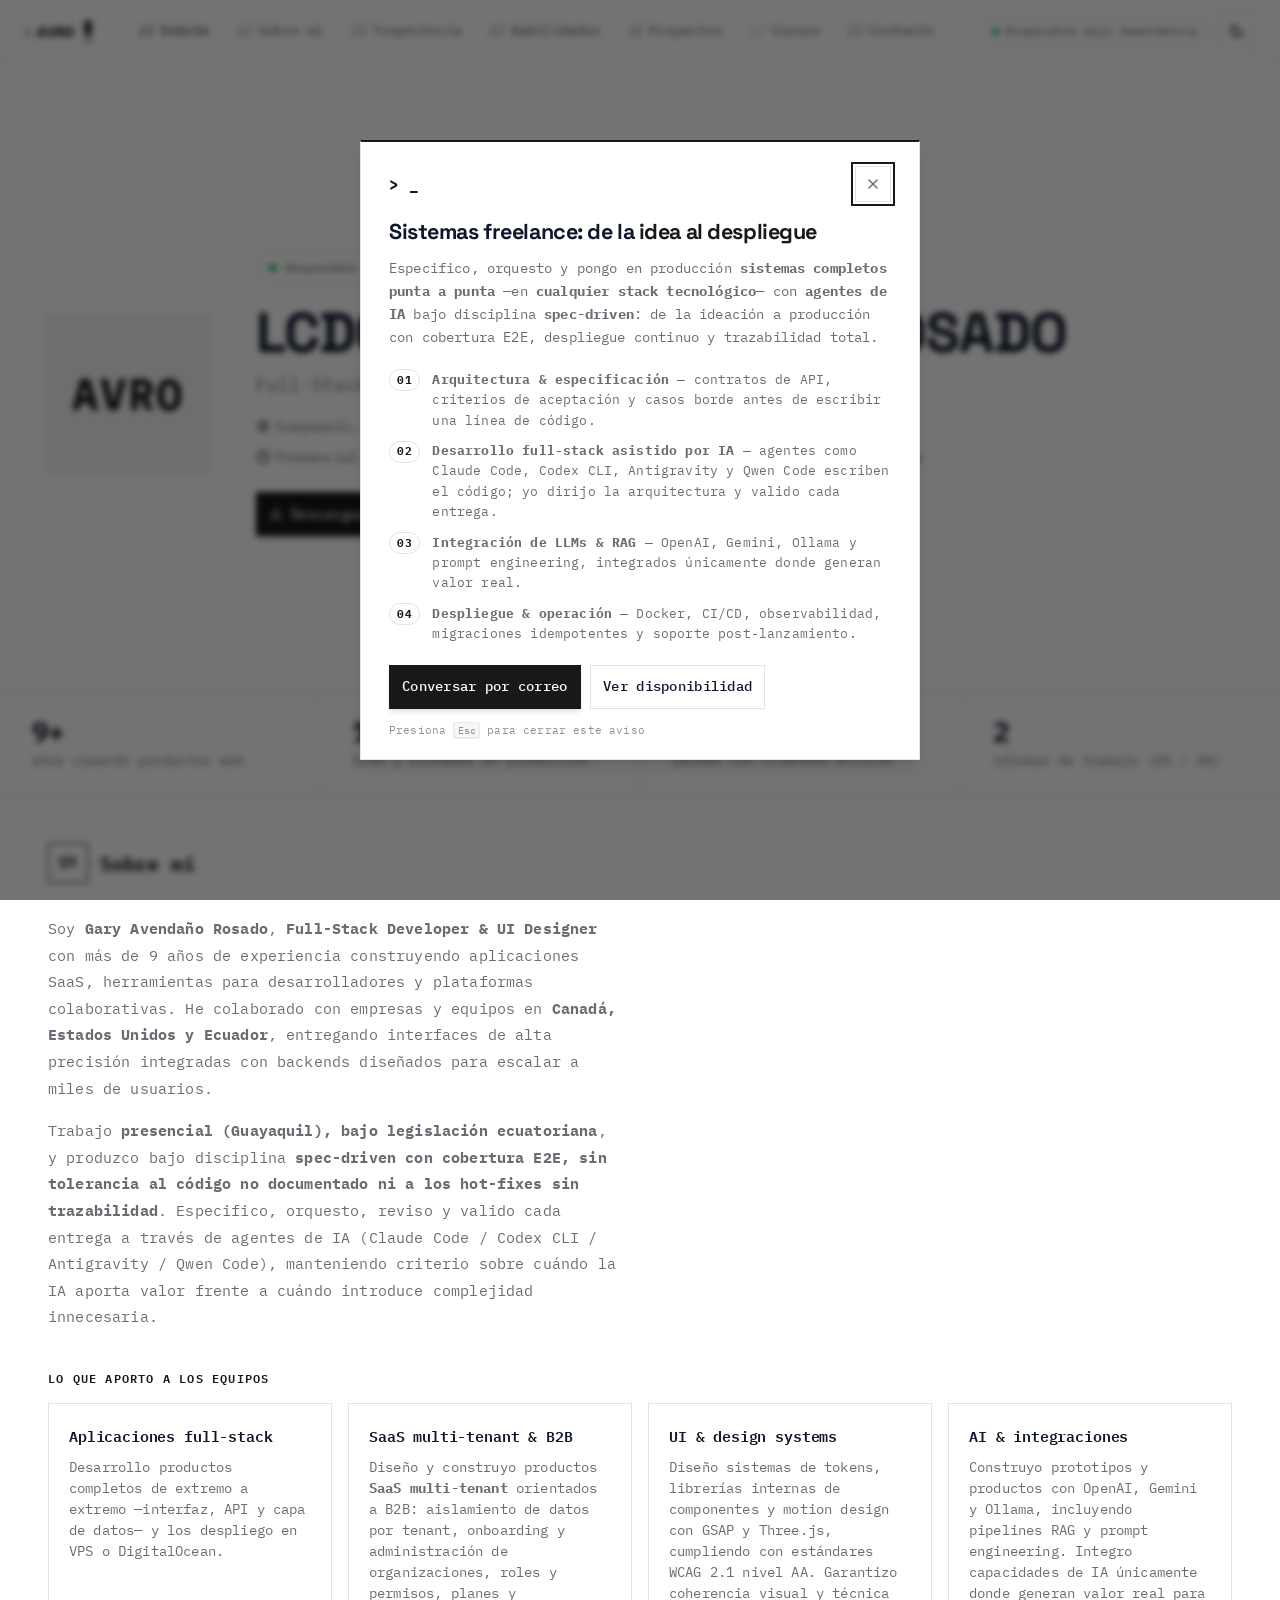
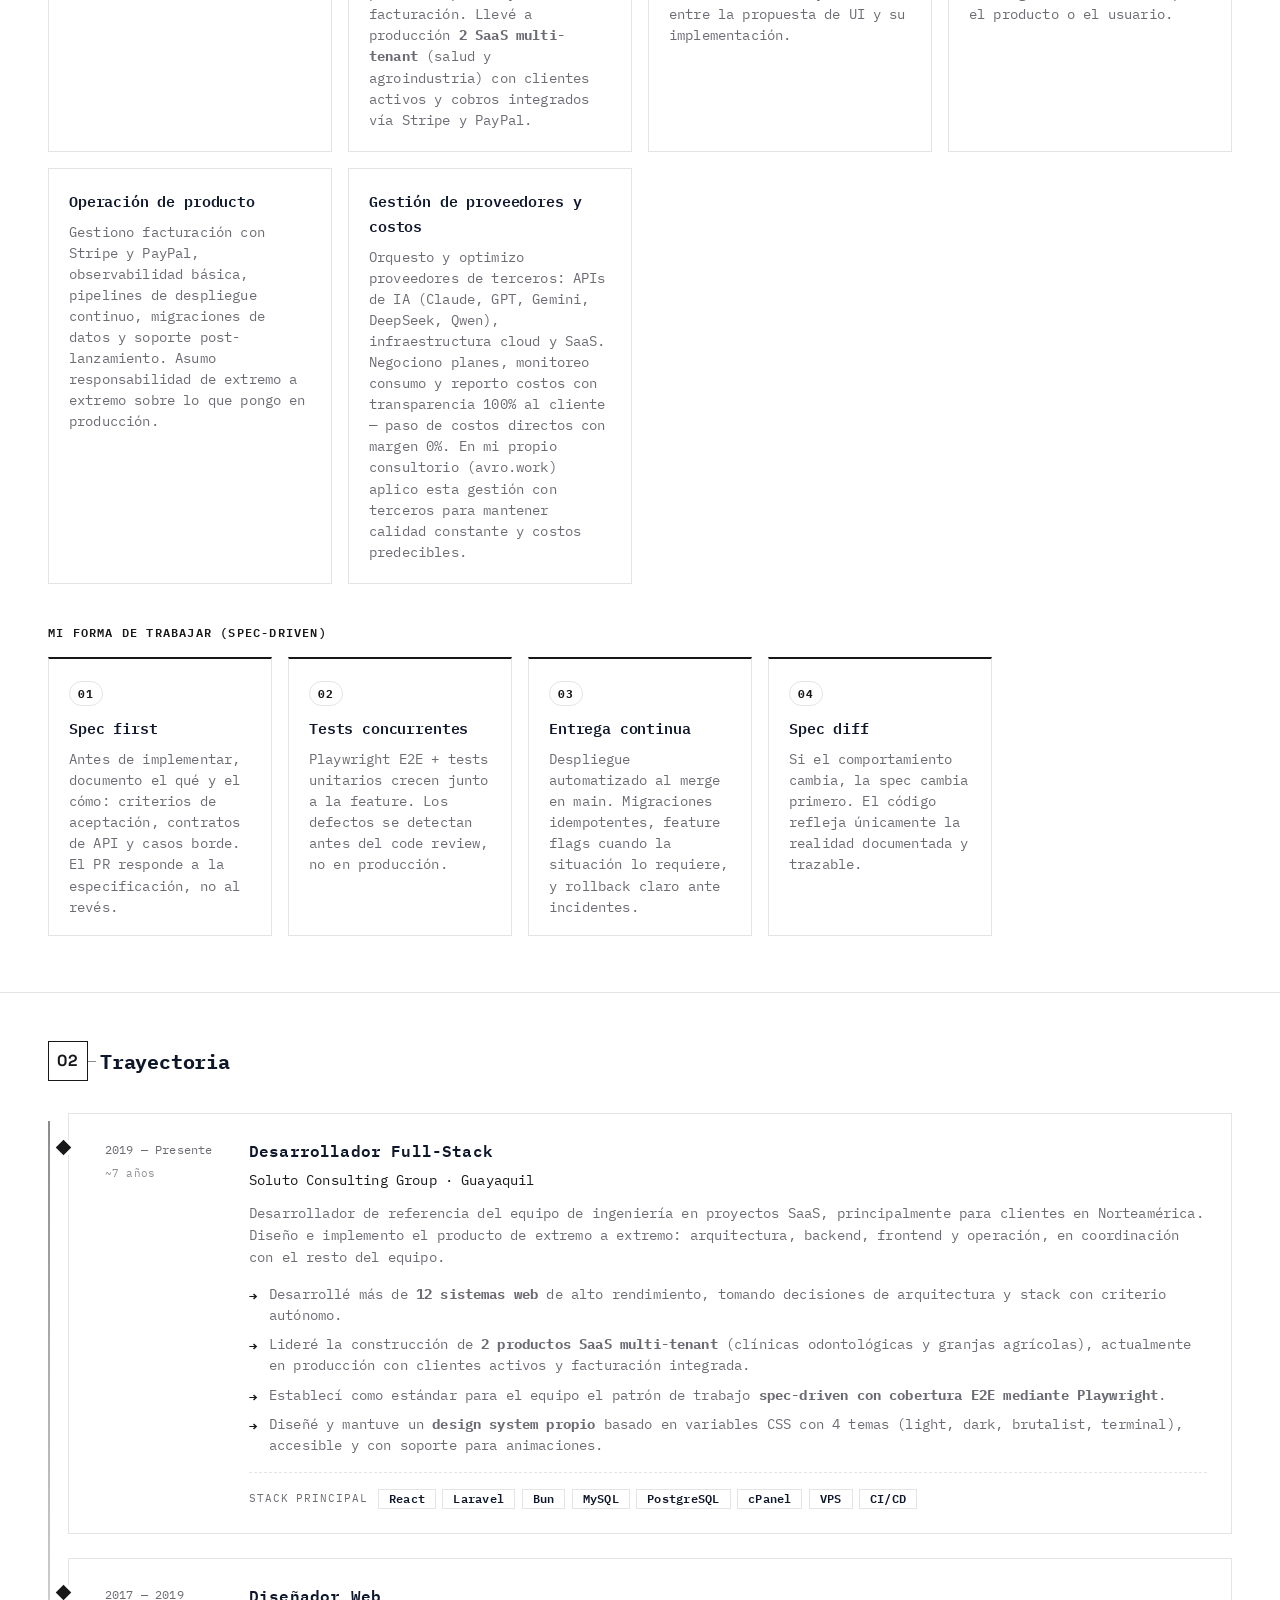
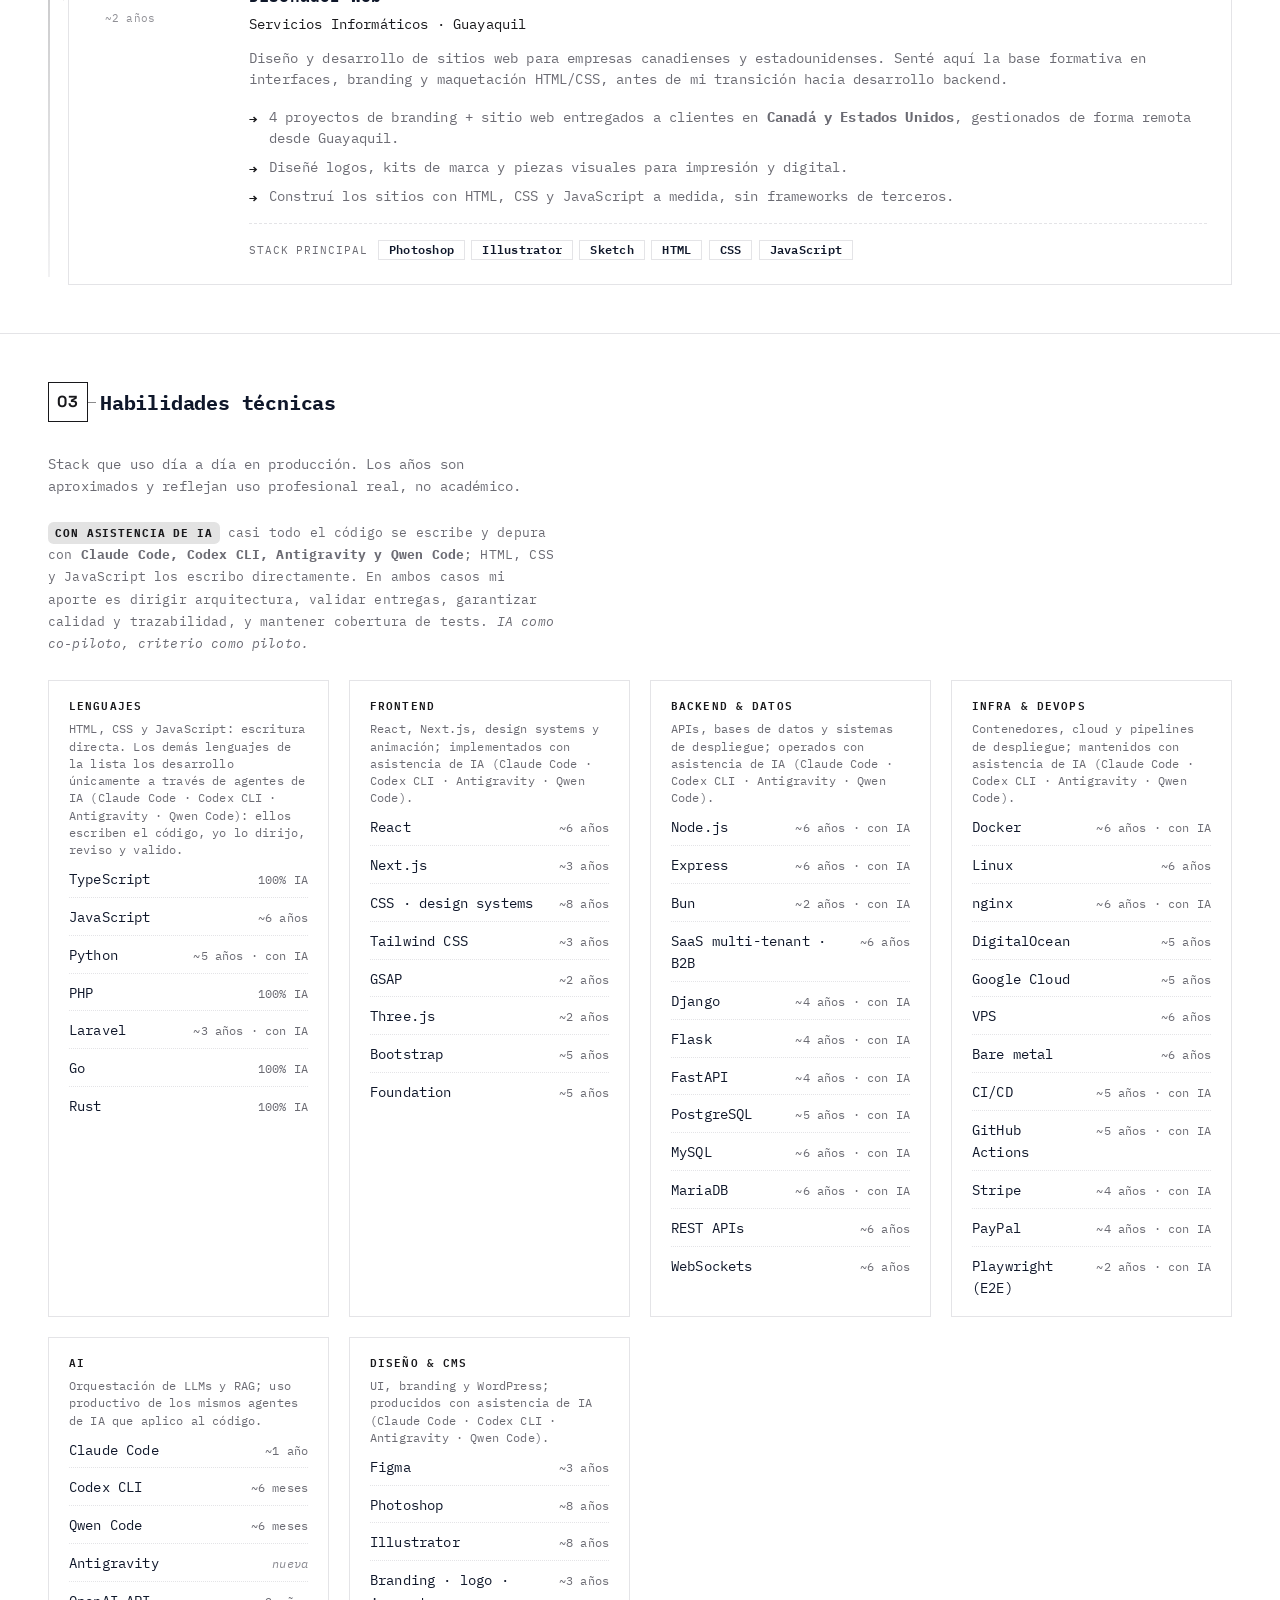
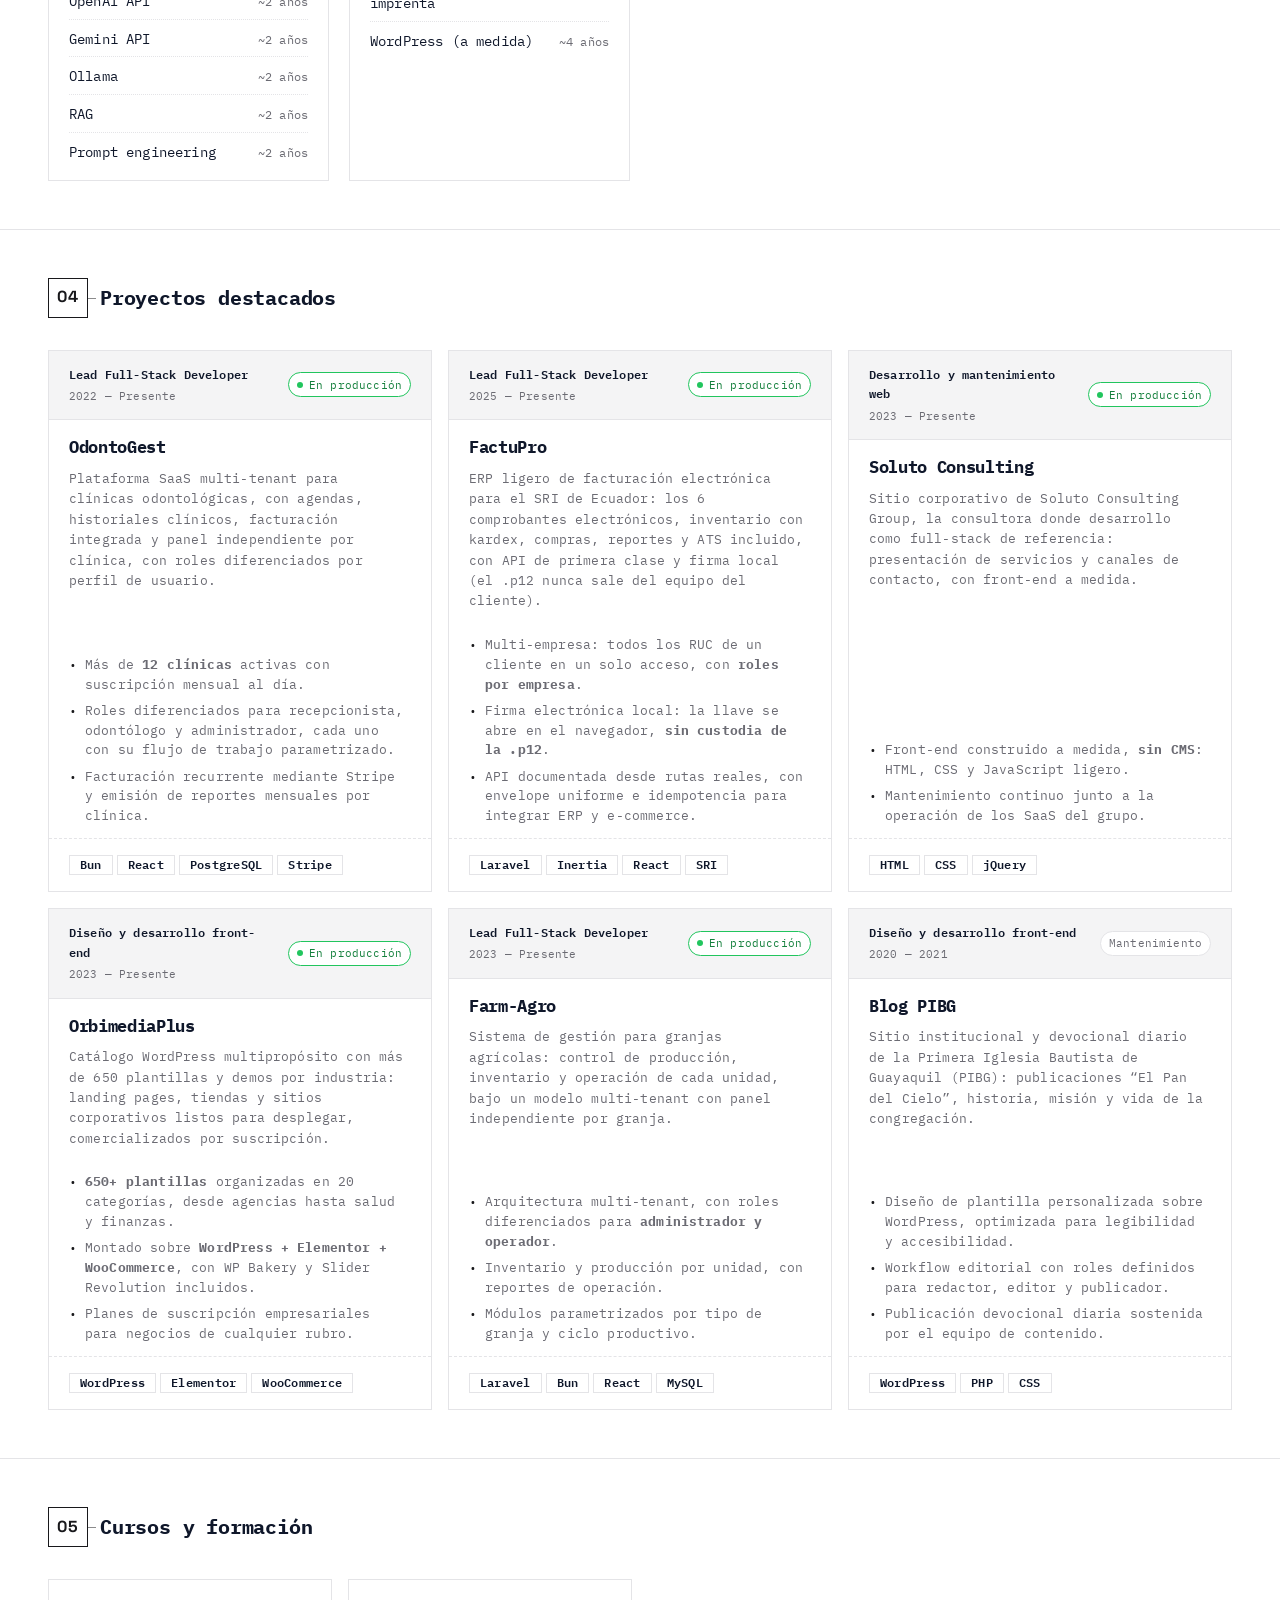
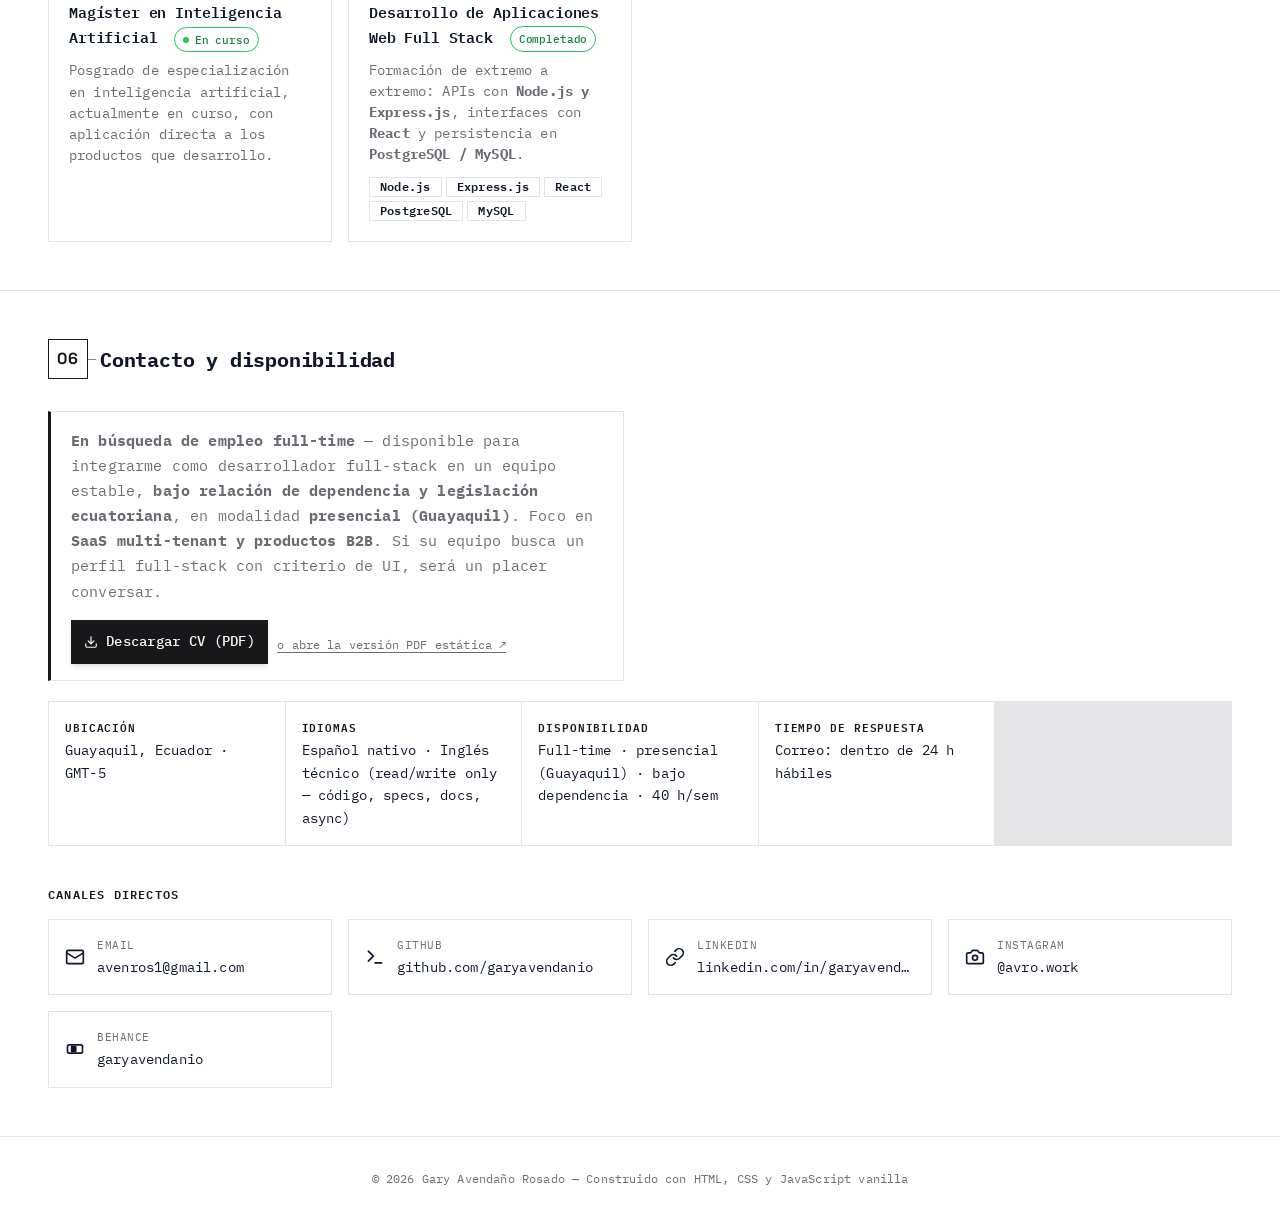
==== commit 43919c11: "feat(skills): TypeScript, PHP, Go y Rust pasan a "100% IA" Sustituye los años/introductorio de esos " ====
--- a/index.html
+++ b/index.html
@@ -449,13 +449,13 @@
                 <h3>Lenguajes</h3>
                 <p class="cv-skill-cat-note">HTML, CSS y JavaScript: escritura directa. Los demás lenguajes de la lista los desarrollo únicamente a través de agentes de IA (Claude Code · Codex CLI · Antigravity · Qwen Code): ellos escriben el código, yo lo dirijo, reviso y valido.</p>
                 <ul class="cv-skills-list">
-                    <li><span class="cv-skill-name">TypeScript</span><span class="cv-skill-years">~5 años · con IA</span></li>
+                    <li><span class="cv-skill-name">TypeScript</span><span class="cv-skill-years">100% IA</span></li>
                     <li><span class="cv-skill-name">JavaScript</span><span class="cv-skill-years">~6 años</span></li>
                     <li><span class="cv-skill-name">Python</span><span class="cv-skill-years">~5 años · con IA</span></li>
-                    <li><span class="cv-skill-name">PHP</span><span class="cv-skill-years">~3 años · con IA</span></li>
+                    <li><span class="cv-skill-name">PHP</span><span class="cv-skill-years">100% IA</span></li>
                     <li><span class="cv-skill-name">Laravel</span><span class="cv-skill-years">~3 años · con IA</span></li>
-                    <li><span class="cv-skill-name">Go</span><span class="cv-skill-years cv-skill-years-novice">introductorio · con IA</span></li>
-                    <li><span class="cv-skill-name">Rust</span><span class="cv-skill-years cv-skill-years-novice">introductorio · con IA</span></li>
+                    <li><span class="cv-skill-name">Go</span><span class="cv-skill-years">100% IA</span></li>
+                    <li><span class="cv-skill-name">Rust</span><span class="cv-skill-years">100% IA</span></li>
                 </ul>
             </div>
 
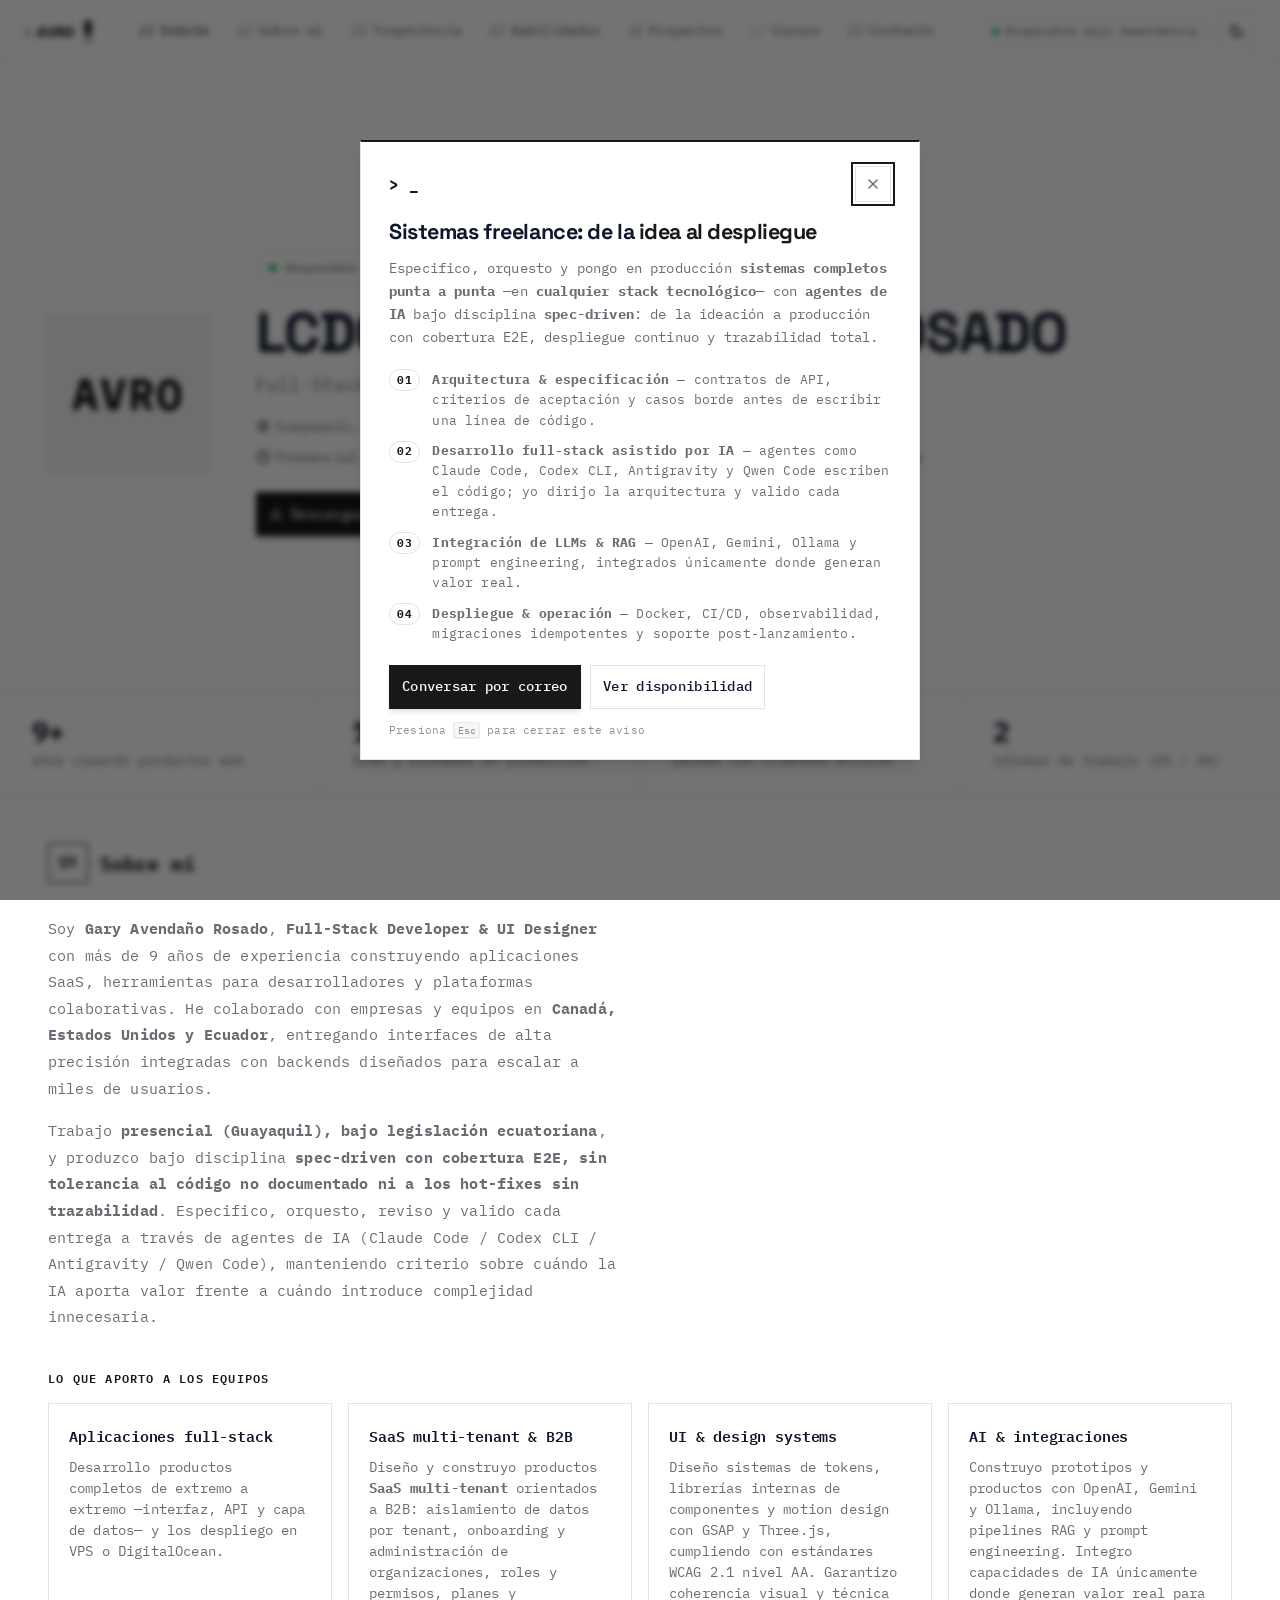
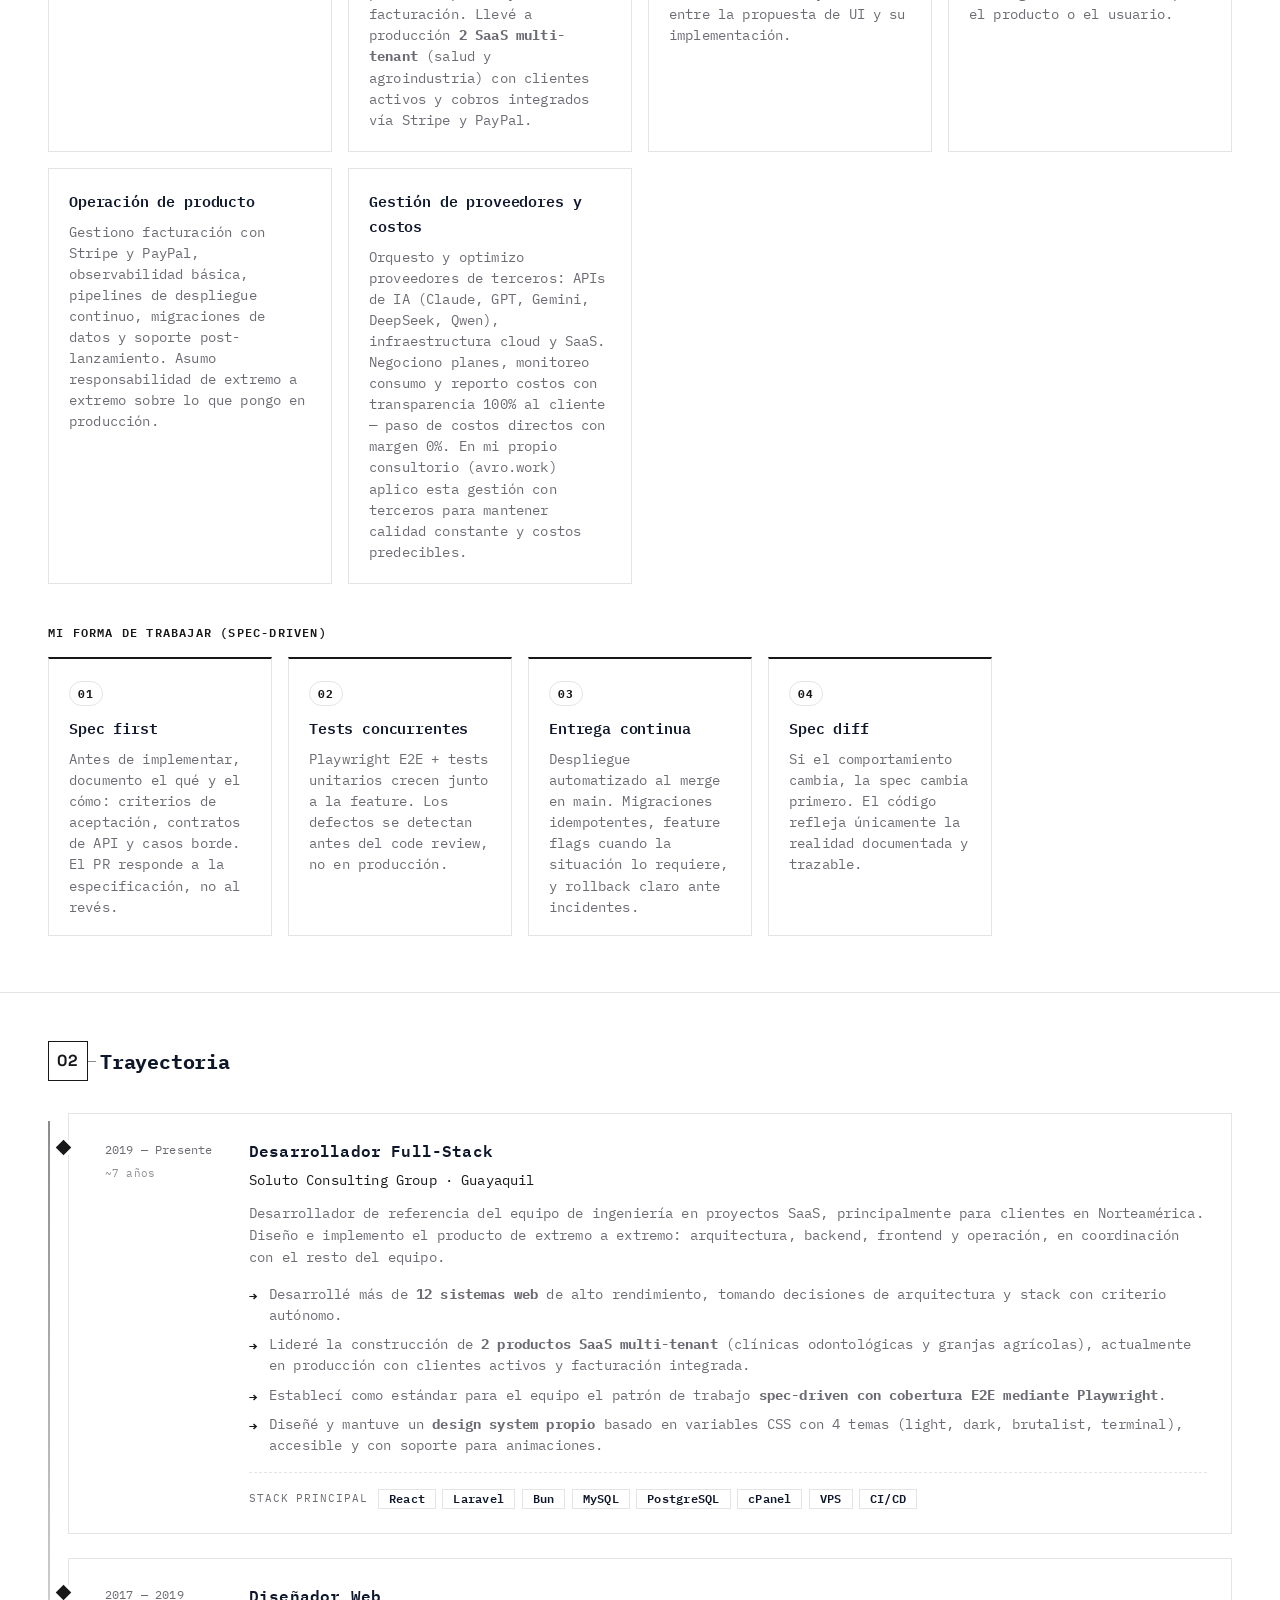
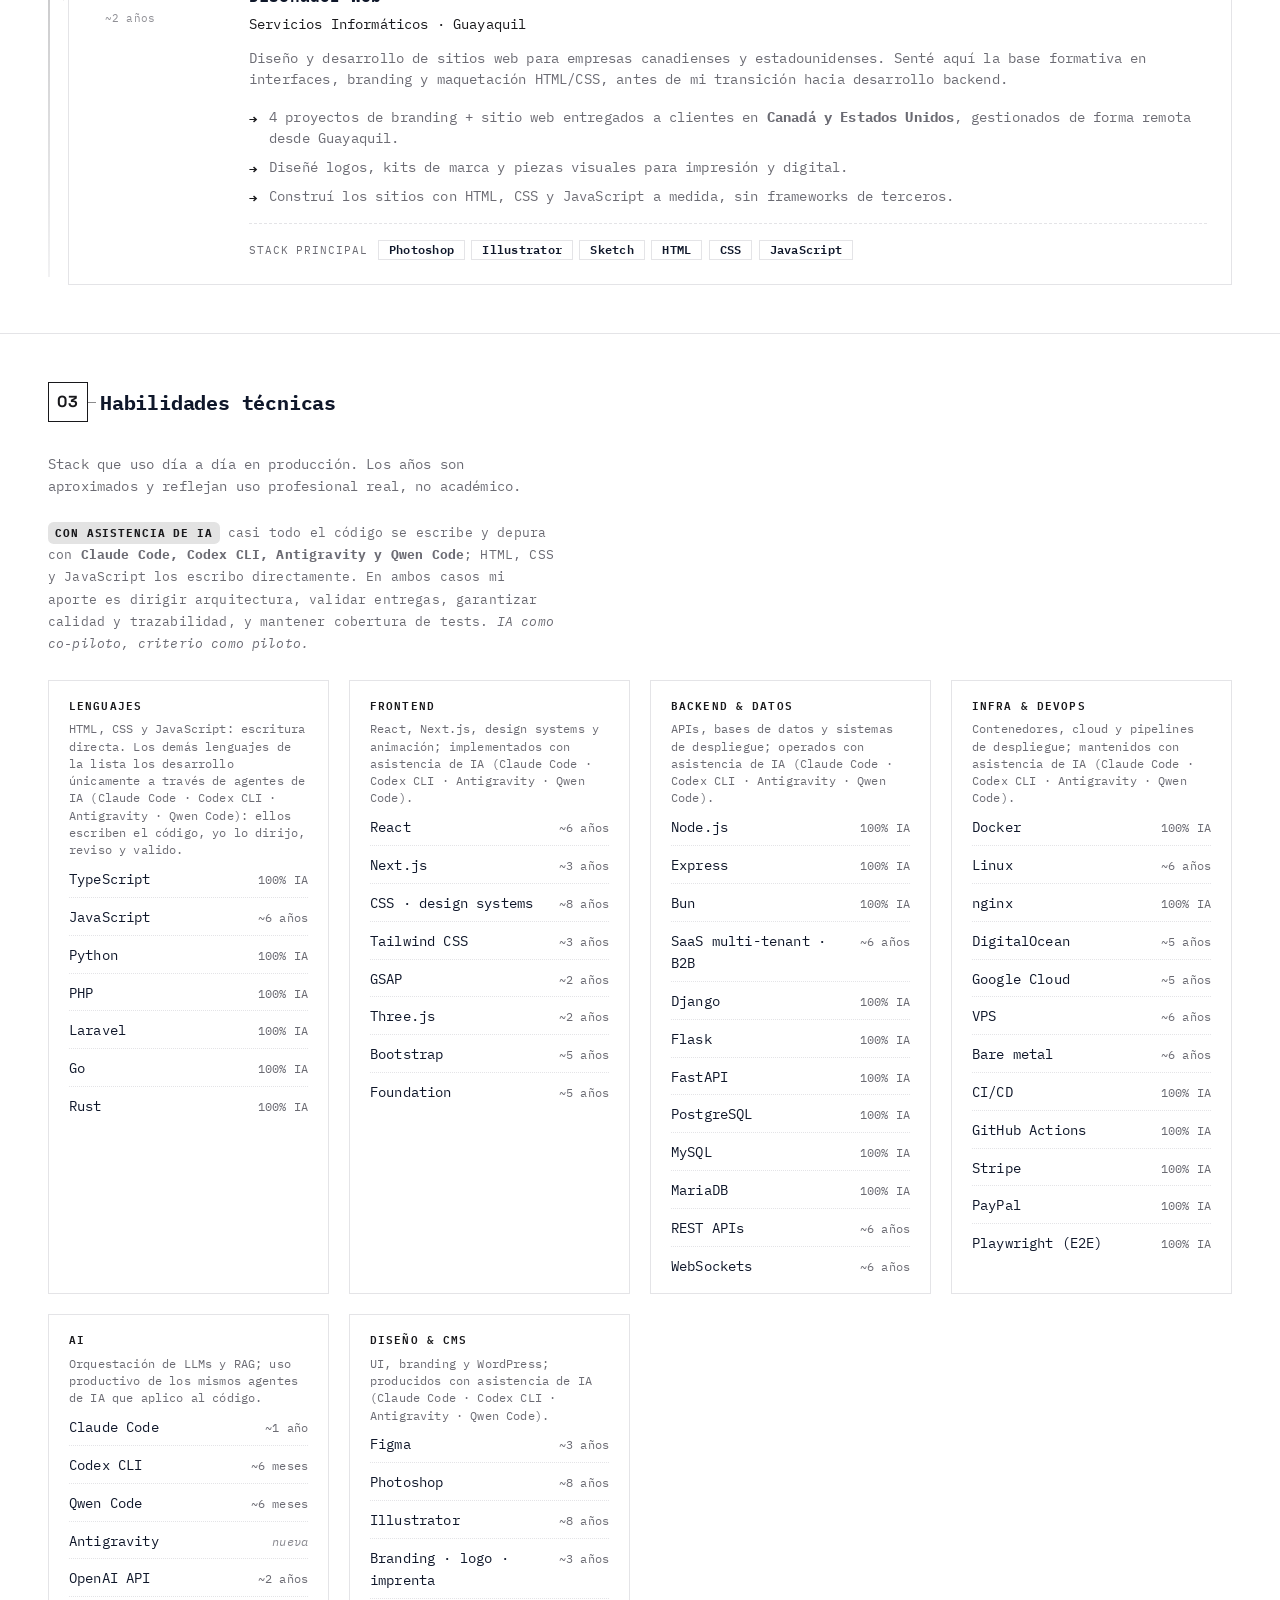
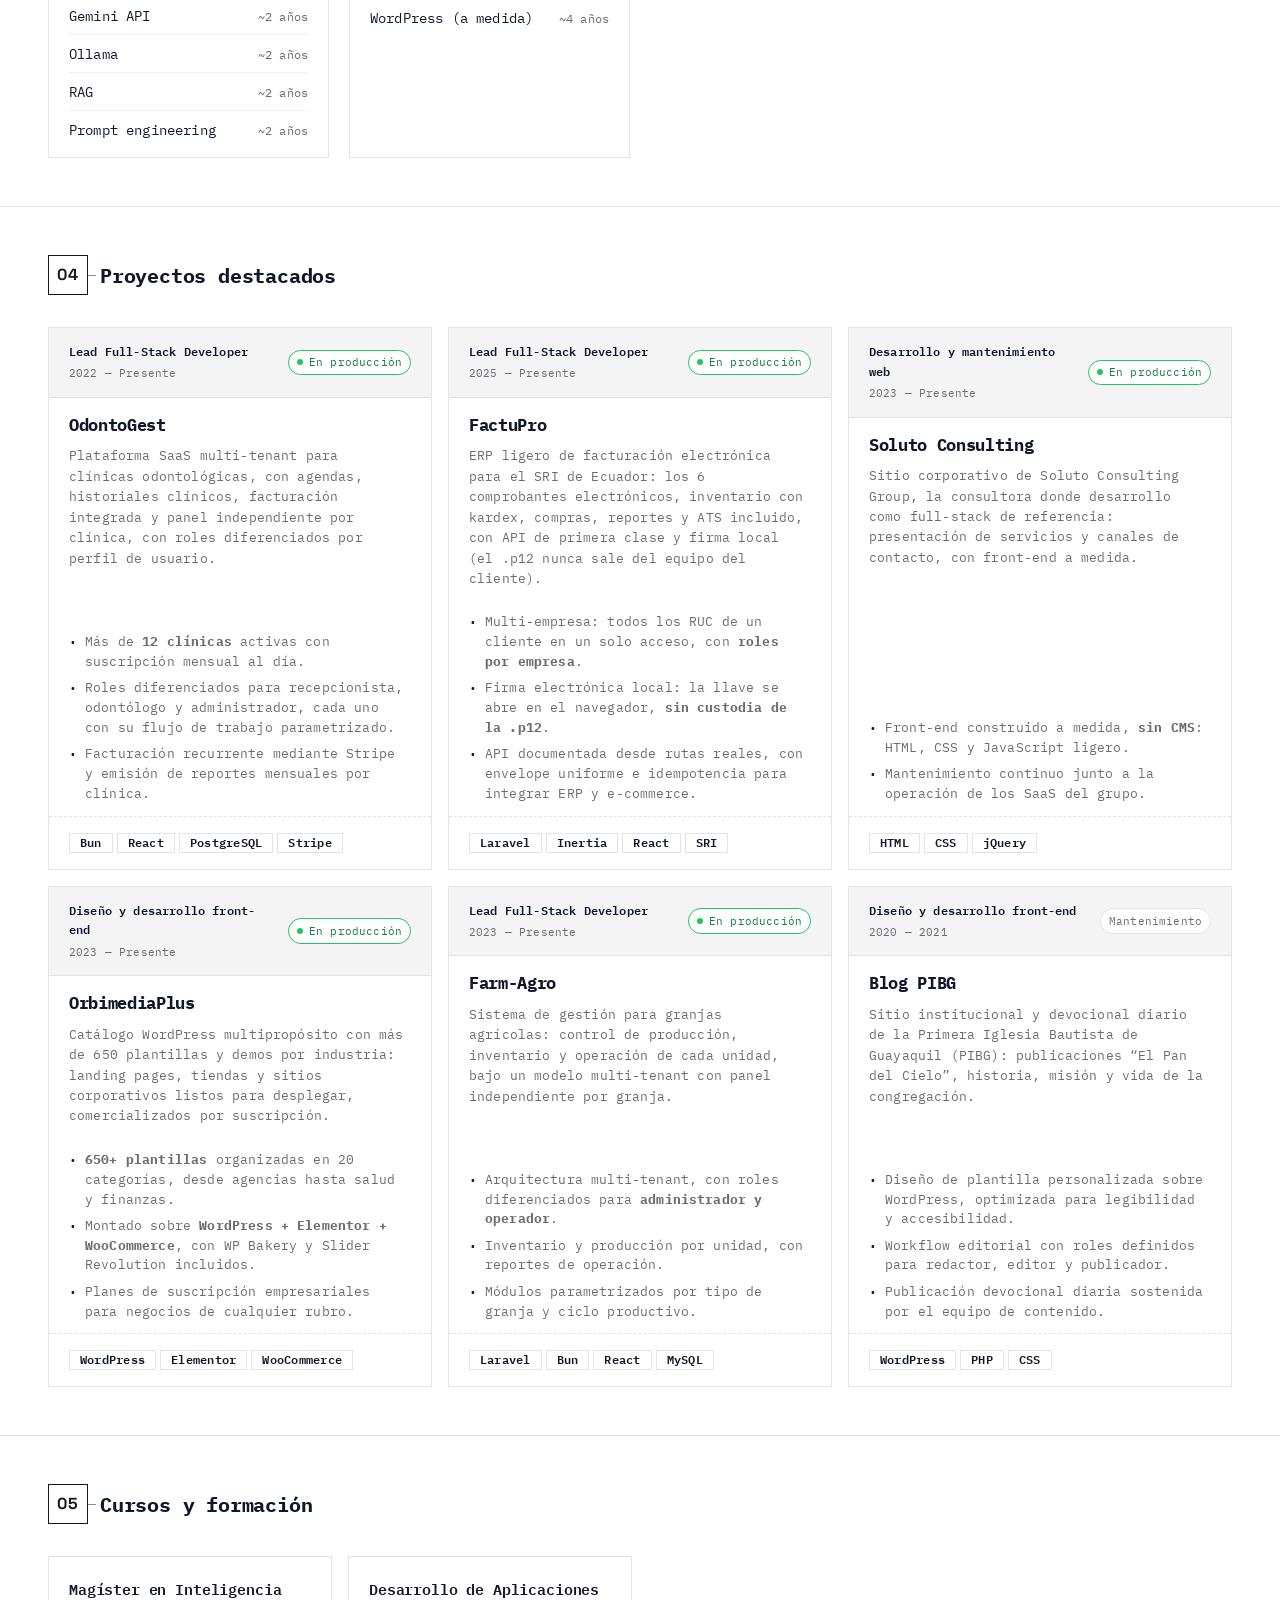
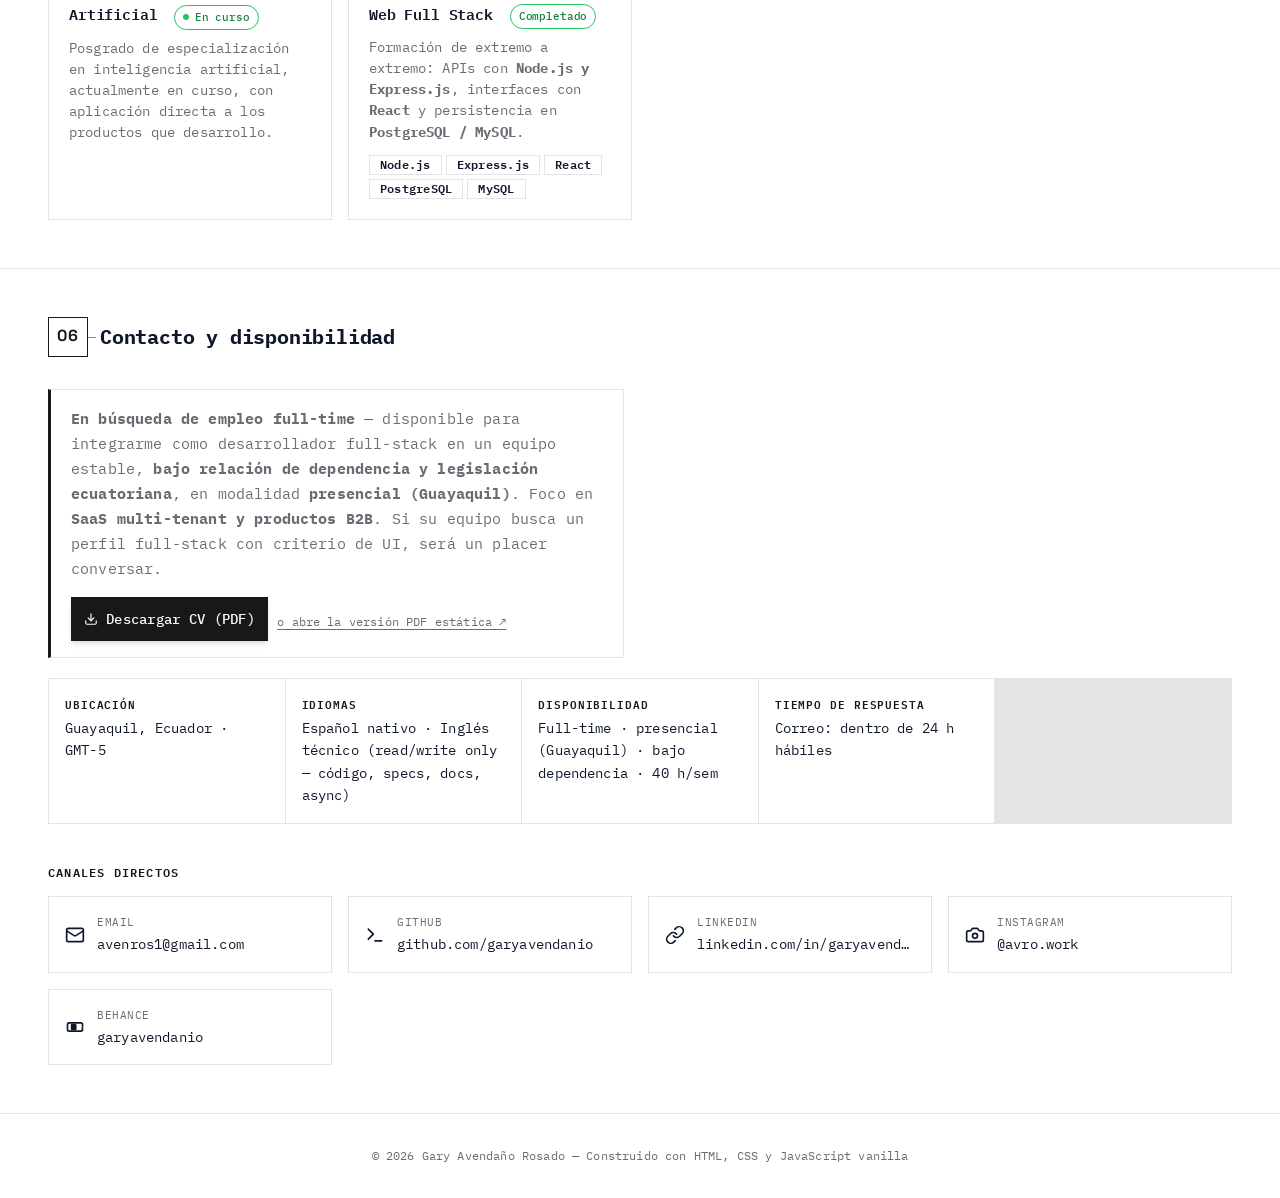
==== commit 72b12eba: "feat(skills): los skills marcados "con IA" dejan los años y pasan a "100% IA" Python, Laravel, Node." ====
--- a/index.html
+++ b/index.html
@@ -451,9 +451,9 @@
                 <ul class="cv-skills-list">
                     <li><span class="cv-skill-name">TypeScript</span><span class="cv-skill-years">100% IA</span></li>
                     <li><span class="cv-skill-name">JavaScript</span><span class="cv-skill-years">~6 años</span></li>
-                    <li><span class="cv-skill-name">Python</span><span class="cv-skill-years">~5 años · con IA</span></li>
+                    <li><span class="cv-skill-name">Python</span><span class="cv-skill-years">100% IA</span></li>
                     <li><span class="cv-skill-name">PHP</span><span class="cv-skill-years">100% IA</span></li>
-                    <li><span class="cv-skill-name">Laravel</span><span class="cv-skill-years">~3 años · con IA</span></li>
+                    <li><span class="cv-skill-name">Laravel</span><span class="cv-skill-years">100% IA</span></li>
                     <li><span class="cv-skill-name">Go</span><span class="cv-skill-years">100% IA</span></li>
                     <li><span class="cv-skill-name">Rust</span><span class="cv-skill-years">100% IA</span></li>
                 </ul>
@@ -478,16 +478,16 @@
                 <h3>Backend &amp; datos</h3>
                 <p class="cv-skill-cat-note">APIs, bases de datos y sistemas de despliegue; operados con asistencia de IA (Claude Code · Codex CLI · Antigravity · Qwen Code).</p>
                 <ul class="cv-skills-list">
-                    <li><span class="cv-skill-name">Node.js</span><span class="cv-skill-years">~6 años · con IA</span></li>
-                    <li><span class="cv-skill-name">Express</span><span class="cv-skill-years">~6 años · con IA</span></li>
-                    <li><span class="cv-skill-name">Bun</span><span class="cv-skill-years">~2 años · con IA</span></li>
+                    <li><span class="cv-skill-name">Node.js</span><span class="cv-skill-years">100% IA</span></li>
+                    <li><span class="cv-skill-name">Express</span><span class="cv-skill-years">100% IA</span></li>
+                    <li><span class="cv-skill-name">Bun</span><span class="cv-skill-years">100% IA</span></li>
                     <li><span class="cv-skill-name">SaaS multi-tenant · B2B</span><span class="cv-skill-years">~6 años</span></li>
-                    <li><span class="cv-skill-name">Django</span><span class="cv-skill-years">~4 años · con IA</span></li>
-                    <li><span class="cv-skill-name">Flask</span><span class="cv-skill-years">~4 años · con IA</span></li>
-                    <li><span class="cv-skill-name">FastAPI</span><span class="cv-skill-years">~4 años · con IA</span></li>
-                    <li><span class="cv-skill-name">PostgreSQL</span><span class="cv-skill-years">~5 años · con IA</span></li>
-                    <li><span class="cv-skill-name">MySQL</span><span class="cv-skill-years">~6 años · con IA</span></li>
-                    <li><span class="cv-skill-name">MariaDB</span><span class="cv-skill-years">~6 años · con IA</span></li>
+                    <li><span class="cv-skill-name">Django</span><span class="cv-skill-years">100% IA</span></li>
+                    <li><span class="cv-skill-name">Flask</span><span class="cv-skill-years">100% IA</span></li>
+                    <li><span class="cv-skill-name">FastAPI</span><span class="cv-skill-years">100% IA</span></li>
+                    <li><span class="cv-skill-name">PostgreSQL</span><span class="cv-skill-years">100% IA</span></li>
+                    <li><span class="cv-skill-name">MySQL</span><span class="cv-skill-years">100% IA</span></li>
+                    <li><span class="cv-skill-name">MariaDB</span><span class="cv-skill-years">100% IA</span></li>
                     <li><span class="cv-skill-name">REST APIs</span><span class="cv-skill-years">~6 años</span></li>
                     <li><span class="cv-skill-name">WebSockets</span><span class="cv-skill-years">~6 años</span></li>
                 </ul>
@@ -497,18 +497,18 @@
                 <h3>Infra &amp; DevOps</h3>
                 <p class="cv-skill-cat-note">Contenedores, cloud y pipelines de despliegue; mantenidos con asistencia de IA (Claude Code · Codex CLI · Antigravity · Qwen Code).</p>
                 <ul class="cv-skills-list">
-                    <li><span class="cv-skill-name">Docker</span><span class="cv-skill-years">~6 años · con IA</span></li>
+                    <li><span class="cv-skill-name">Docker</span><span class="cv-skill-years">100% IA</span></li>
                     <li><span class="cv-skill-name">Linux</span><span class="cv-skill-years">~6 años</span></li>
-                    <li><span class="cv-skill-name">nginx</span><span class="cv-skill-years">~6 años · con IA</span></li>
+                    <li><span class="cv-skill-name">nginx</span><span class="cv-skill-years">100% IA</span></li>
                     <li><span class="cv-skill-name">DigitalOcean</span><span class="cv-skill-years">~5 años</span></li>
                     <li><span class="cv-skill-name">Google Cloud</span><span class="cv-skill-years">~5 años</span></li>
                     <li><span class="cv-skill-name">VPS</span><span class="cv-skill-years">~6 años</span></li>
                     <li><span class="cv-skill-name">Bare metal</span><span class="cv-skill-years">~6 años</span></li>
-                    <li><span class="cv-skill-name">CI/CD</span><span class="cv-skill-years">~5 años · con IA</span></li>
-                    <li><span class="cv-skill-name">GitHub Actions</span><span class="cv-skill-years">~5 años · con IA</span></li>
-                    <li><span class="cv-skill-name">Stripe</span><span class="cv-skill-years">~4 años · con IA</span></li>
-                    <li><span class="cv-skill-name">PayPal</span><span class="cv-skill-years">~4 años · con IA</span></li>
-                    <li><span class="cv-skill-name">Playwright (E2E)</span><span class="cv-skill-years">~2 años · con IA</span></li>
+                    <li><span class="cv-skill-name">CI/CD</span><span class="cv-skill-years">100% IA</span></li>
+                    <li><span class="cv-skill-name">GitHub Actions</span><span class="cv-skill-years">100% IA</span></li>
+                    <li><span class="cv-skill-name">Stripe</span><span class="cv-skill-years">100% IA</span></li>
+                    <li><span class="cv-skill-name">PayPal</span><span class="cv-skill-years">100% IA</span></li>
+                    <li><span class="cv-skill-name">Playwright (E2E)</span><span class="cv-skill-years">100% IA</span></li>
                 </ul>
             </div>
 
--- a/cv.css
+++ b/cv.css
@@ -799,7 +799,9 @@
   .cv-timeline-item{padding:1rem 1.25rem}
   .cv-achievements li{font-size:.78rem}
   .cv-capability p{font-size:.8rem}
-  .cv-hero-stats{break-inside:avoid}
+  /* fuerza visibilidad: el reveal depende de IntersectionObserver y, al imprimir
+     antes de hacer scroll, el bloque de stats saldría con opacity:0 */
+  .cv-hero-stats{break-inside:avoid;opacity:1!important;transform:none!important}
   .cv-project-card,.cv-timeline-item,.cv-capability,.cv-method{break-inside:avoid;box-shadow:none!important;border-color:#ddd!important}
   .cv-project-head{background:#f4f4f5!important}
   .cv-hero-name{font-size:1.3rem}
--- a/cv.css
+++ b/cv.css
@@ -799,7 +799,9 @@
   .cv-timeline-item{padding:1rem 1.25rem}
   .cv-achievements li{font-size:.78rem}
   .cv-capability p{font-size:.8rem}
-  .cv-hero-stats{break-inside:avoid}
+  /* fuerza visibilidad: el reveal depende de IntersectionObserver y, al imprimir
+     antes de hacer scroll, el bloque de stats saldría con opacity:0 */
+  .cv-hero-stats{break-inside:avoid;opacity:1!important;transform:none!important}
   .cv-project-card,.cv-timeline-item,.cv-capability,.cv-method{break-inside:avoid;box-shadow:none!important;border-color:#ddd!important}
   .cv-project-head{background:#f4f4f5!important}
   .cv-hero-name{font-size:1.3rem}
